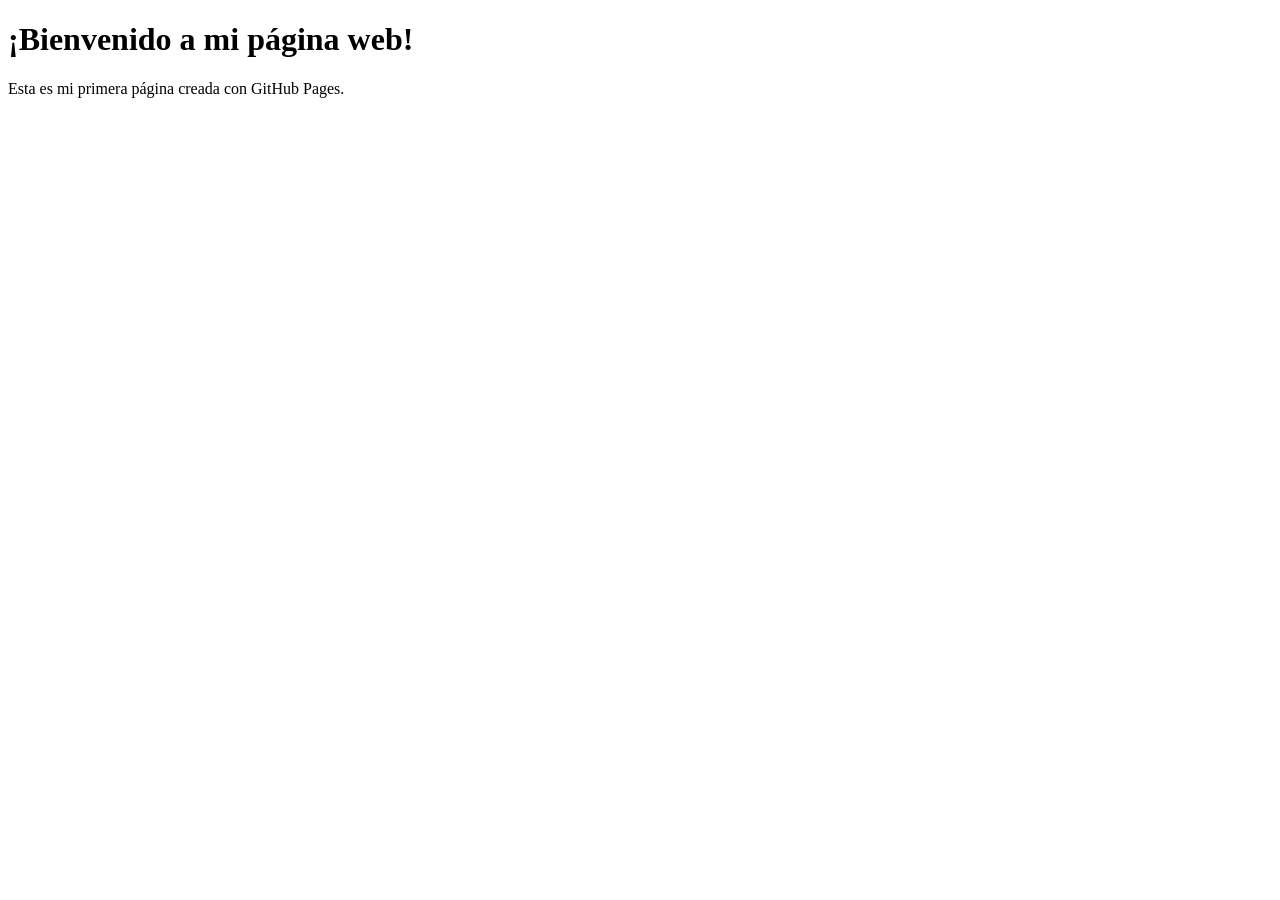
==== index.html @ 668a07fa "Create index.html" ====
<!DOCTYPE html>
<html lang="es">
<head>
    <meta charset="UTF-8">
    <meta name="viewport" content="width=device-width, initial-scale=1.0">
    <title>Mi página web</title>
</head>
<body>
    <h1>¡Bienvenido a mi página web!</h1>
    <p>Esta es mi primera página creada con GitHub Pages.</p>
</body>
</html>
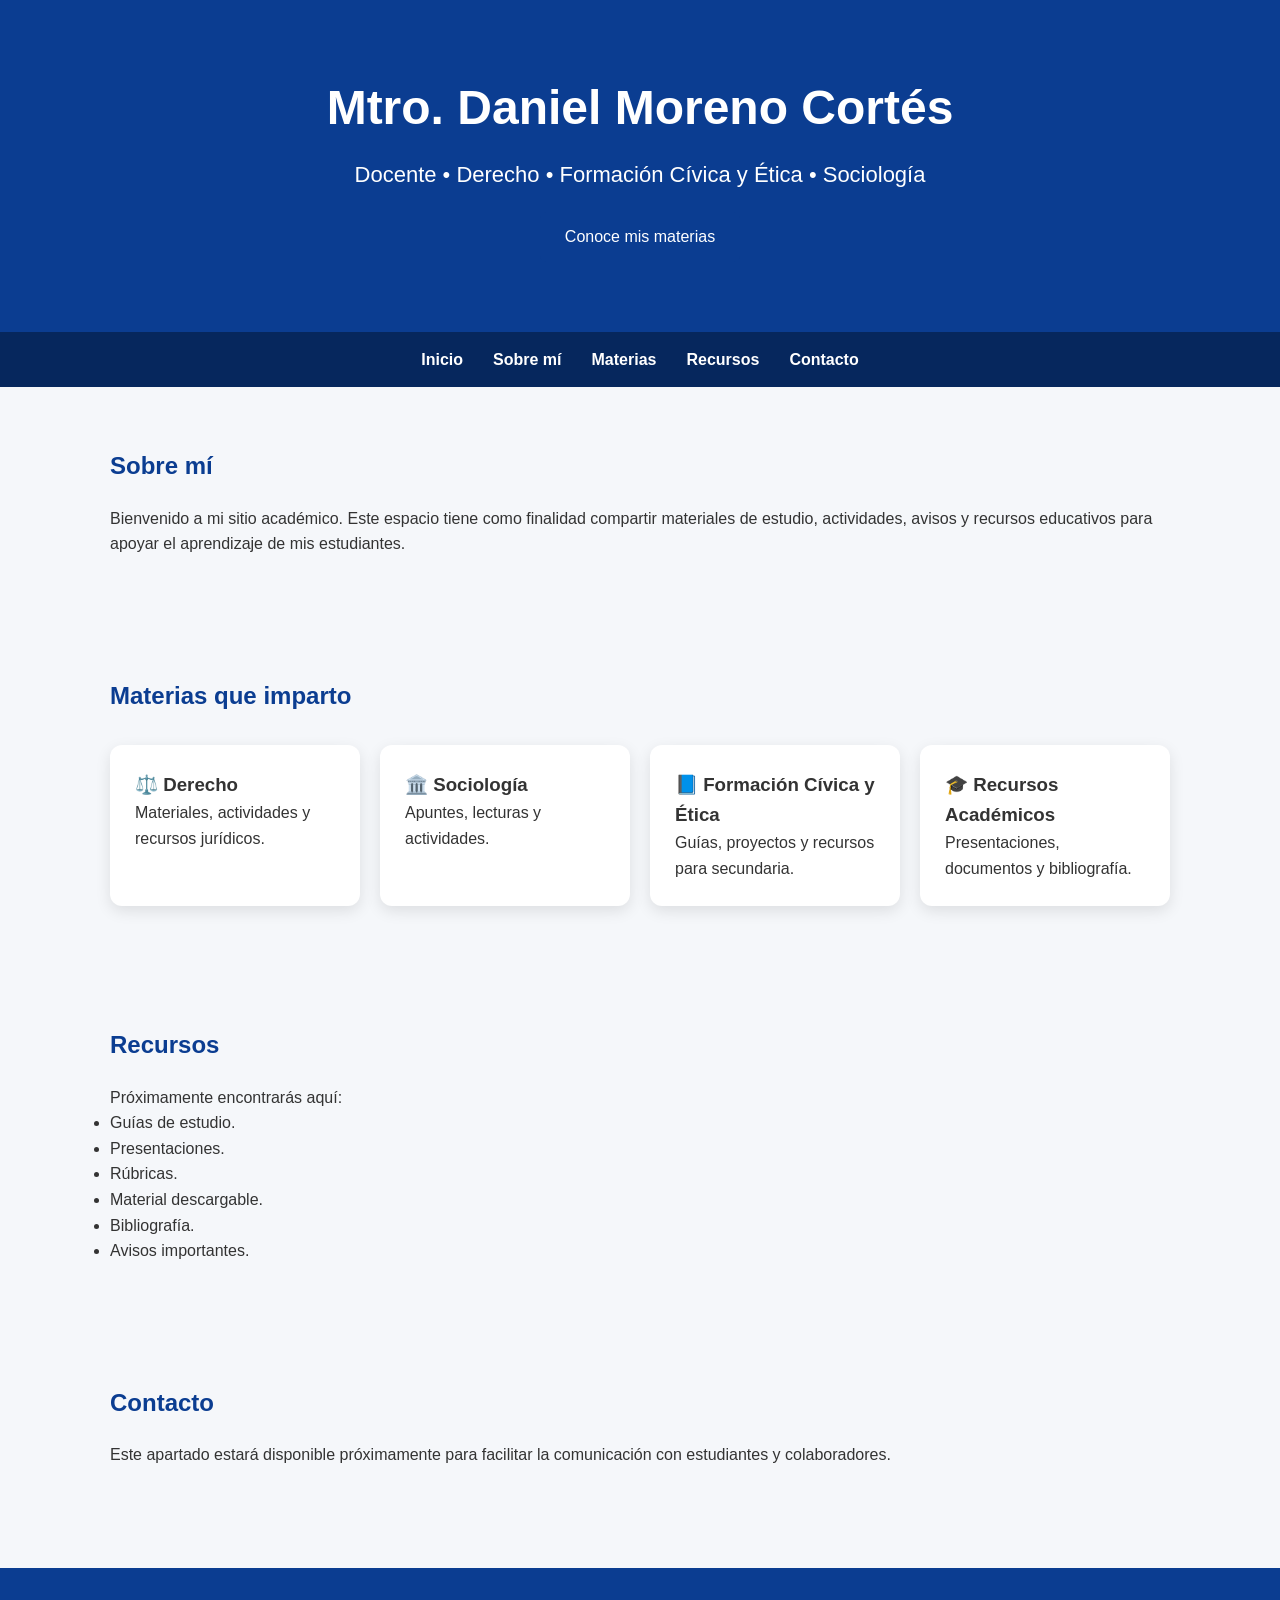
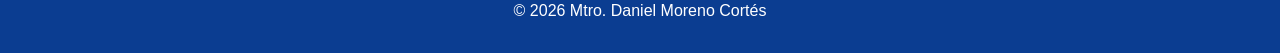
==== commit 9ad8f9f8: "Update index.html" ====
--- a/index.html
+++ b/index.html
@@ -1,12 +1,252 @@
 <!DOCTYPE html>
 <html lang="es">
 <head>
-    <meta charset="UTF-8">
-    <meta name="viewport" content="width=device-width, initial-scale=1.0">
-    <title>Mi página web</title>
+<meta charset="UTF-8">
+<meta name="viewport" content="width=device-width, initial-scale=1.0">
+
+<title>Mtro. Daniel Moreno Cortés</title>
+
+<style>
+
+*{
+margin:0;
+padding:0;
+box-sizing:border-box;
+font-family:Arial,Helvetica,sans-serif;
+}
+
+body{
+background:#f5f7fa;
+color:#333;
+line-height:1.6;
+}
+
+header{
+background:#0b3d91;
+color:white;
+padding:70px 20px;
+text-align:center;
+}
+
+header h1{
+font-size:48px;
+}
+
+header p{
+font-size:22px;
+margin-top:10px;
+}
+
+nav{
+background:#06275d;
+padding:15px;
+position:sticky;
+top:0;
+}
+
+nav ul{
+display:flex;
+justify-content:center;
+list-style:none;
+gap:30px;
+flex-wrap:wrap;
+}
+
+nav a{
+color:white;
+text-decoration:none;
+font-weight:bold;
+}
+
+nav a:hover{
+color:#ffd54f;
+}
+
+section{
+max-width:1100px;
+margin:auto;
+padding:60px 20px;
+}
+
+h2{
+color:#0b3d91;
+margin-bottom:20px;
+}
+
+.tarjetas{
+display:grid;
+grid-template-columns:repeat(auto-fit,minmax(250px,1fr));
+gap:20px;
+margin-top:30px;
+}
+
+.tarjeta{
+background:white;
+padding:25px;
+border-radius:12px;
+box-shadow:0 5px 15px rgba(0,0,0,.1);
+transition:.3s;
+}
+
+.tarjeta:hover{
+transform:translateY(-8px);
+}
+
+footer{
+background:#0b3d91;
+color:white;
+text-align:center;
+padding:30px;
+margin-top:40px;
+}
+
+.boton{
+display:inline-block;
+margin-top:20px;
+background:#0b3d91;
+color:white;
+padding:12px 25px;
+border-radius:6px;
+text-decoration:none;
+}
+
+.boton:hover{
+background:#06275d;
+}
+
+</style>
+
 </head>
+
 <body>
-    <h1>¡Bienvenido a mi página web!</h1>
-    <p>Esta es mi primera página creada con GitHub Pages.</p>
+
+<header>
+
+<h1>Mtro. Daniel Moreno Cortés</h1>
+
+<p>Docente • Derecho • Formación Cívica y Ética • Sociología</p>
+
+<a class="boton" href="#materias">
+Conoce mis materias
+</a>
+
+</header>
+
+<nav>
+
+<ul>
+
+<li><a href="#">Inicio</a></li>
+
+<li><a href="#sobre">Sobre mí</a></li>
+
+<li><a href="#materias">Materias</a></li>
+
+<li><a href="#recursos">Recursos</a></li>
+
+<li><a href="#contacto">Contacto</a></li>
+
+</ul>
+
+</nav>
+
+<section id="sobre">
+
+<h2>Sobre mí</h2>
+
+<p>
+
+Bienvenido a mi sitio académico.
+
+Este espacio tiene como finalidad compartir materiales de estudio, actividades,
+avisos y recursos educativos para apoyar el aprendizaje de mis estudiantes.
+
+</p>
+
+</section>
+
+<section id="materias">
+
+<h2>Materias que imparto</h2>
+
+<div class="tarjetas">
+
+<div class="tarjeta">
+<h3>⚖️ Derecho</h3>
+<p>Materiales, actividades y recursos jurídicos.</p>
+</div>
+
+<div class="tarjeta">
+<h3>🏛️ Sociología</h3>
+<p>Apuntes, lecturas y actividades.</p>
+</div>
+
+<div class="tarjeta">
+<h3>📘 Formación Cívica y Ética</h3>
+<p>Guías, proyectos y recursos para secundaria.</p>
+</div>
+
+<div class="tarjeta">
+<h3>🎓 Recursos Académicos</h3>
+<p>Presentaciones, documentos y bibliografía.</p>
+</div>
+
+</div>
+
+</section>
+
+<section id="recursos">
+
+<h2>Recursos</h2>
+
+<p>
+
+Próximamente encontrarás aquí:
+
+</p>
+
+<ul>
+
+<li>Guías de estudio.</li>
+
+<li>Presentaciones.</li>
+
+<li>Rúbricas.</li>
+
+<li>Material descargable.</li>
+
+<li>Bibliografía.</li>
+
+<li>Avisos importantes.</li>
+
+</ul>
+
+</section>
+
+<section id="contacto">
+
+<h2>Contacto</h2>
+
+<p>
+
+Este apartado estará disponible próximamente para facilitar la comunicación
+con estudiantes y colaboradores.
+
+</p>
+
+</section>
+
+<footer>
+
+<p>
+
+© 2026
+
+Mtro. Daniel Moreno Cortés
+
+</p>
+
+</footer>
+
 </body>
 </html>
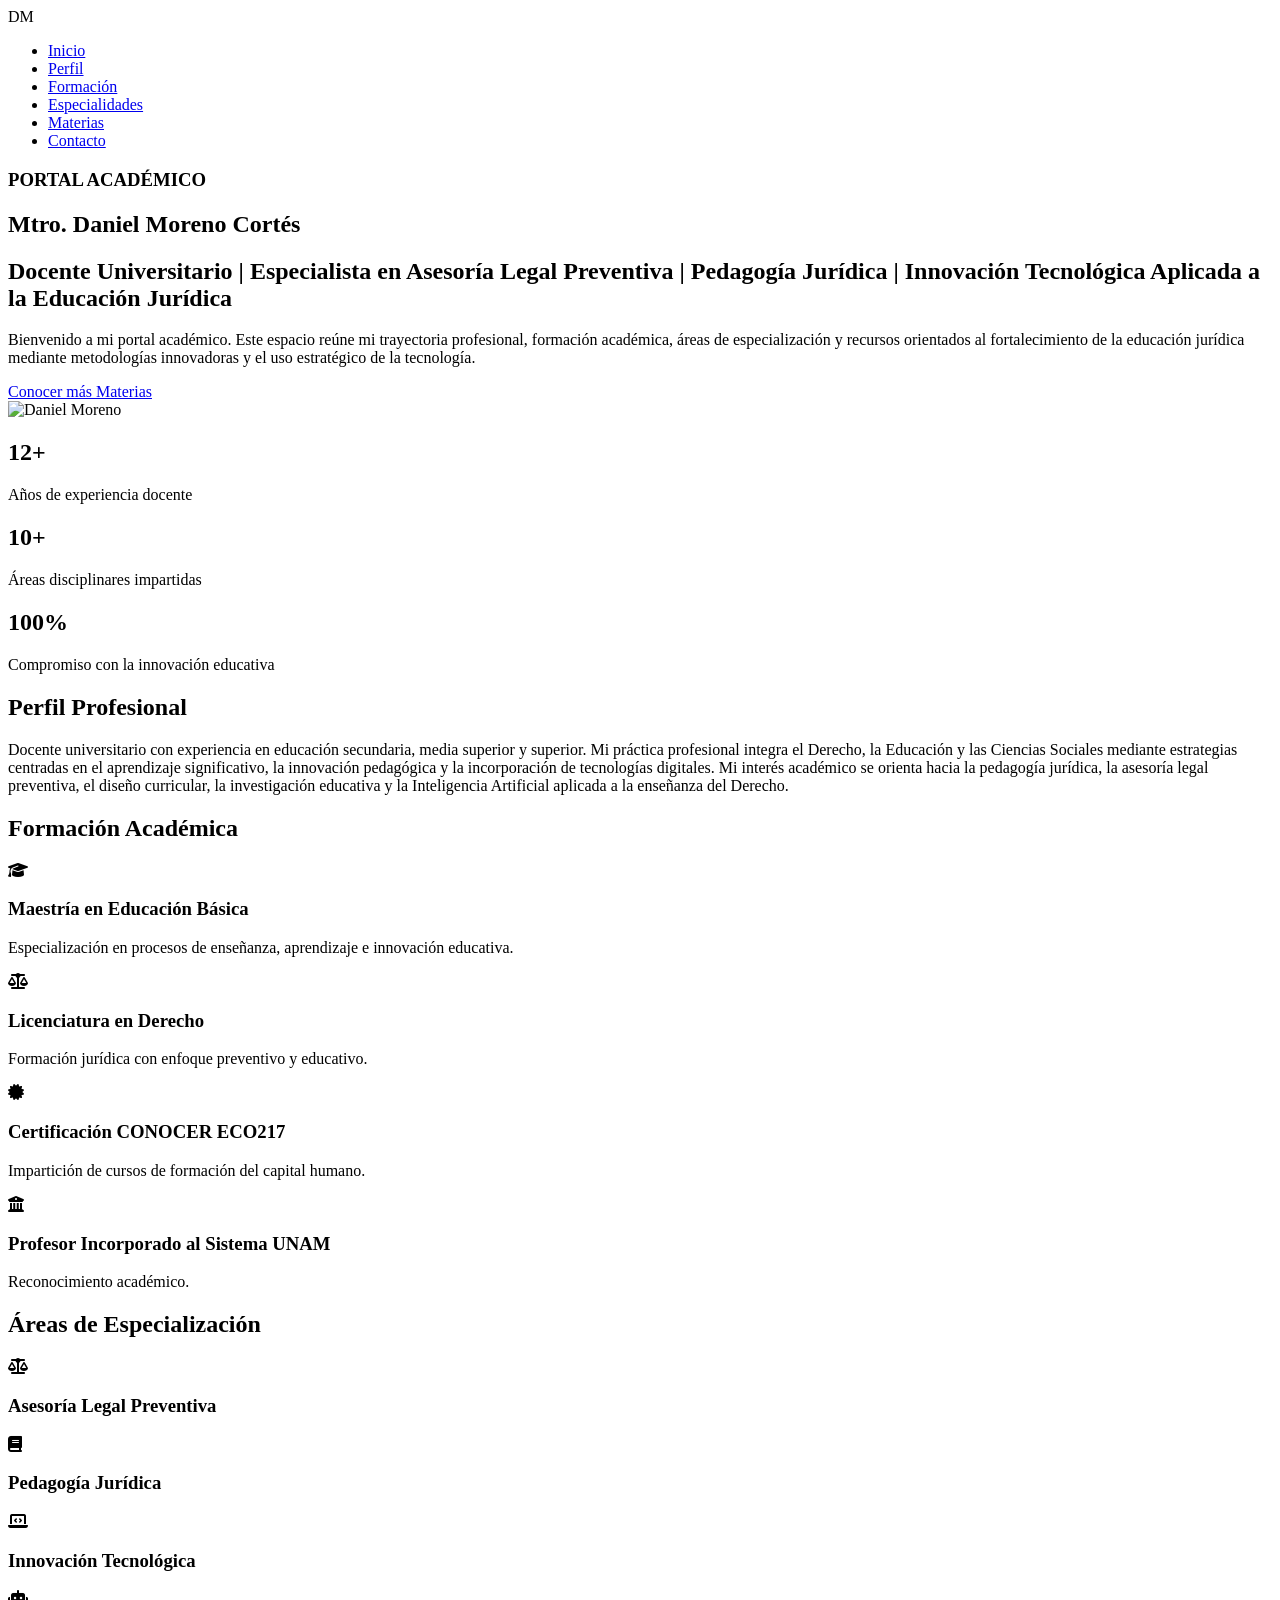
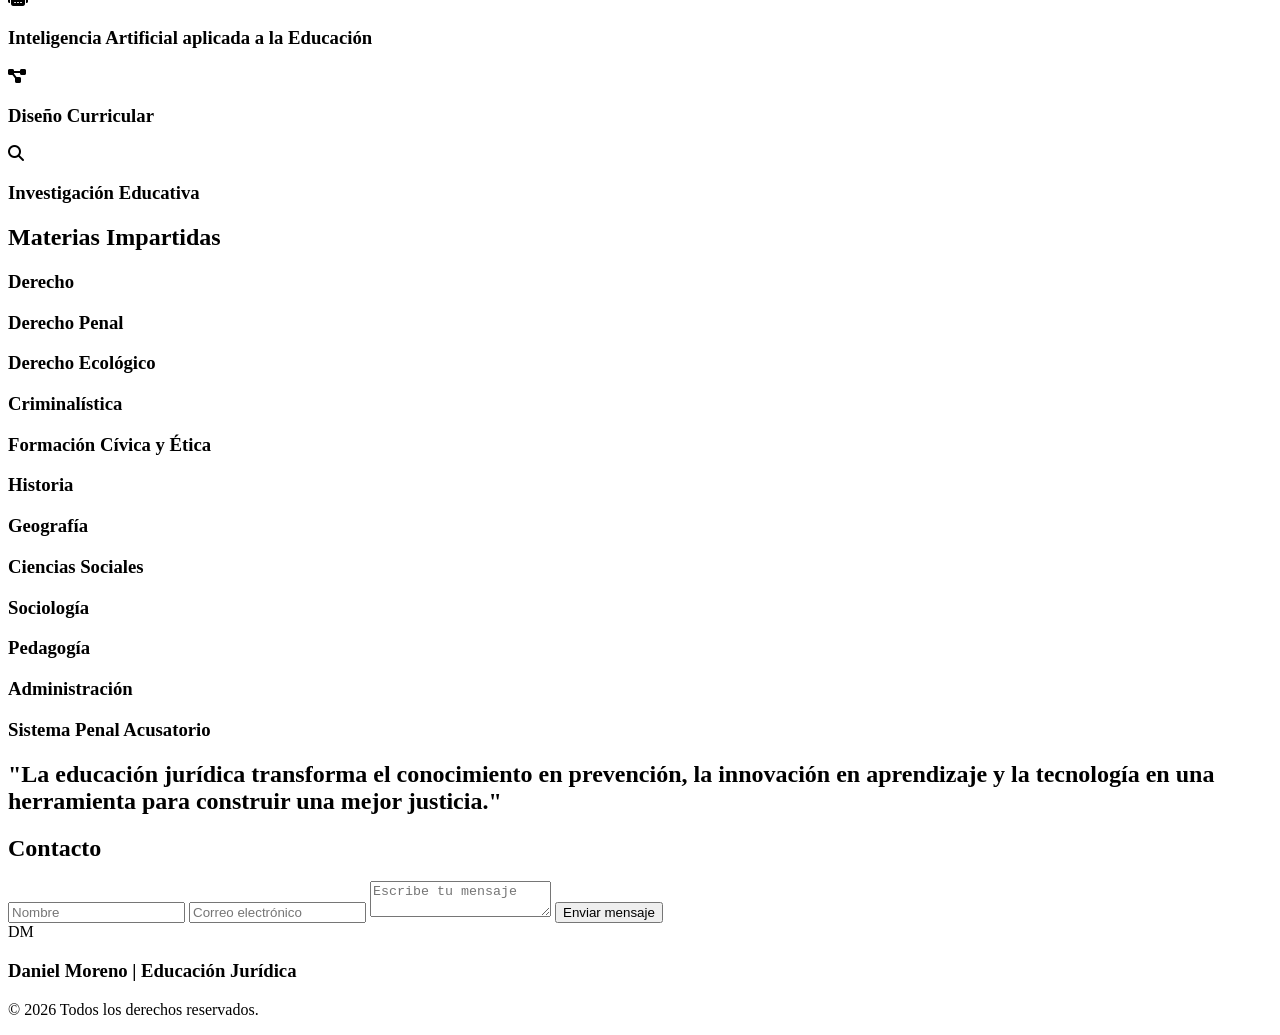
==== commit 67205940: "Update index.html" ====
--- a/index.html
+++ b/index.html
@@ -4,117 +4,17 @@
 <meta charset="UTF-8">
 <meta name="viewport" content="width=device-width, initial-scale=1.0">
 
-<title>Mtro. Daniel Moreno Cortés</title>
-
-<style>
-
-*{
-margin:0;
-padding:0;
-box-sizing:border-box;
-font-family:Arial,Helvetica,sans-serif;
-}
-
-body{
-background:#f5f7fa;
-color:#333;
-line-height:1.6;
-}
-
-header{
-background:#0b3d91;
-color:white;
-padding:70px 20px;
-text-align:center;
-}
-
-header h1{
-font-size:48px;
-}
-
-header p{
-font-size:22px;
-margin-top:10px;
-}
-
-nav{
-background:#06275d;
-padding:15px;
-position:sticky;
-top:0;
-}
-
-nav ul{
-display:flex;
-justify-content:center;
-list-style:none;
-gap:30px;
-flex-wrap:wrap;
-}
-
-nav a{
-color:white;
-text-decoration:none;
-font-weight:bold;
-}
-
-nav a:hover{
-color:#ffd54f;
-}
-
-section{
-max-width:1100px;
-margin:auto;
-padding:60px 20px;
-}
-
-h2{
-color:#0b3d91;
-margin-bottom:20px;
-}
-
-.tarjetas{
-display:grid;
-grid-template-columns:repeat(auto-fit,minmax(250px,1fr));
-gap:20px;
-margin-top:30px;
-}
-
-.tarjeta{
-background:white;
-padding:25px;
-border-radius:12px;
-box-shadow:0 5px 15px rgba(0,0,0,.1);
-transition:.3s;
-}
-
-.tarjeta:hover{
-transform:translateY(-8px);
-}
-
-footer{
-background:#0b3d91;
-color:white;
-text-align:center;
-padding:30px;
-margin-top:40px;
-}
-
-.boton{
-display:inline-block;
-margin-top:20px;
-background:#0b3d91;
-color:white;
-padding:12px 25px;
-border-radius:6px;
-text-decoration:none;
-}
-
-.boton:hover{
-background:#06275d;
-}
-
-</style>
+<title>Mtro. Daniel Moreno Cortés | Educación Jurídica</title>
+
+<link rel="preconnect" href="https://fonts.googleapis.com">
+<link rel="preconnect" href="https://fonts.gstatic.com" crossorigin>
+
+<link href="https://fonts.googleapis.com/css2?family=Cinzel:wght@500;700&family=Poppins:wght@300;400;500;600;700&display=swap" rel="stylesheet">
+
+<link rel="stylesheet"
+href="https://cdnjs.cloudflare.com/ajax/libs/font-awesome/6.5.2/css/all.min.css"/>
+
+<link rel="stylesheet" href="css/style.css">
 
 </head>
 
@@ -122,131 +22,427 @@
 
 <header>
 
+<nav class="navbar">
+
+<div class="logo">
+
+<span>DM</span>
+
+</div>
+
+<ul>
+
+<li><a href="#inicio">Inicio</a></li>
+
+<li><a href="#perfil">Perfil</a></li>
+
+<li><a href="#formacion">Formación</a></li>
+
+<li><a href="#especialidades">Especialidades</a></li>
+
+<li><a href="#materias">Materias</a></li>
+
+<li><a href="#contacto">Contacto</a></li>
+
+</ul>
+
+</nav>
+
+<section class="hero" id="inicio">
+
+<div class="hero-texto">
+
+<h3>PORTAL ACADÉMICO</h3>
+
 <h1>Mtro. Daniel Moreno Cortés</h1>
 
-<p>Docente • Derecho • Formación Cívica y Ética • Sociología</p>
-
-<a class="boton" href="#materias">
-Conoce mis materias
+<h2>
+
+Docente Universitario
+
+<span>|</span>
+
+Especialista en Asesoría Legal Preventiva
+
+<span>|</span>
+
+Pedagogía Jurídica
+
+<span>|</span>
+
+Innovación Tecnológica Aplicada a la Educación Jurídica
+
+</h2>
+
+<p>
+
+Bienvenido a mi portal académico.
+
+Este espacio reúne mi trayectoria profesional, formación académica,
+áreas de especialización y recursos orientados al fortalecimiento de la
+educación jurídica mediante metodologías innovadoras y el uso estratégico
+de la tecnología.
+
+</p>
+
+<div class="botones">
+
+<a href="#perfil" class="btn1">
+
+Conocer más
+
 </a>
 
+<a href="#materias" class="btn2">
+
+Materias
+
+</a>
+
+</div>
+
+</div>
+
+<div class="hero-foto">
+
+<img src="img/daniel.jpg" alt="Daniel Moreno">
+
+</div>
+
+</section>
+
 </header>
 
-<nav>
-
-<ul>
-
-<li><a href="#">Inicio</a></li>
-
-<li><a href="#sobre">Sobre mí</a></li>
-
-<li><a href="#materias">Materias</a></li>
-
-<li><a href="#recursos">Recursos</a></li>
-
-<li><a href="#contacto">Contacto</a></li>
-
-</ul>
-
-</nav>
-
-<section id="sobre">
-
-<h2>Sobre mí</h2>
-
-<p>
-
-Bienvenido a mi sitio académico.
-
-Este espacio tiene como finalidad compartir materiales de estudio, actividades,
-avisos y recursos educativos para apoyar el aprendizaje de mis estudiantes.
-
-</p>
+<section class="estadisticas">
+
+<div>
+
+<h2>12+</h2>
+
+<p>Años de experiencia docente</p>
+
+</div>
+
+<div>
+
+<h2>10+</h2>
+
+<p>Áreas disciplinares impartidas</p>
+
+</div>
+
+<div>
+
+<h2>100%</h2>
+
+<p>Compromiso con la innovación educativa</p>
+
+</div>
+
+</section>
+
+<section class="perfil" id="perfil">
+
+<h2>
+
+Perfil Profesional
+
+</h2>
+
+<p>
+
+Docente universitario con experiencia en educación secundaria,
+media superior y superior.
+
+Mi práctica profesional integra el Derecho, la Educación y las Ciencias
+Sociales mediante estrategias centradas en el aprendizaje significativo,
+la innovación pedagógica y la incorporación de tecnologías digitales.
+
+Mi interés académico se orienta hacia la pedagogía jurídica, la asesoría
+legal preventiva, el diseño curricular, la investigación educativa y la
+Inteligencia Artificial aplicada a la enseñanza del Derecho.
+
+</p>
+
+</section>
+
+<section id="formacion">
+
+<h2>
+
+Formación Académica
+
+</h2>
+
+<div class="cards">
+
+<div class="card">
+
+<i class="fa-solid fa-graduation-cap"></i>
+
+<h3>
+
+Maestría en Educación Básica
+
+</h3>
+
+<p>
+
+Especialización en procesos de enseñanza,
+aprendizaje e innovación educativa.
+
+</p>
+
+</div>
+
+<div class="card">
+
+<i class="fa-solid fa-scale-balanced"></i>
+
+<h3>
+
+Licenciatura en Derecho
+
+</h3>
+
+<p>
+
+Formación jurídica con enfoque
+preventivo y educativo.
+
+</p>
+
+</div>
+
+<div class="card">
+
+<i class="fa-solid fa-certificate"></i>
+
+<h3>
+
+Certificación CONOCER ECO217
+
+</h3>
+
+<p>
+
+Impartición de cursos
+de formación del capital humano.
+
+</p>
+
+</div>
+
+<div class="card">
+
+<i class="fa-solid fa-building-columns"></i>
+
+<h3>
+
+Profesor Incorporado al Sistema UNAM
+
+</h3>
+
+<p>
+
+Reconocimiento académico.
+
+</p>
+
+</div>
+
+</div>
+
+</section>
+
+<section id="especialidades">
+
+<h2>
+
+Áreas de Especialización
+
+</h2>
+
+<div class="cards">
+
+<div class="card">
+
+<i class="fa-solid fa-scale-balanced"></i>
+
+<h3>
+
+Asesoría Legal Preventiva
+
+</h3>
+
+</div>
+
+<div class="card">
+
+<i class="fa-solid fa-book"></i>
+
+<h3>
+
+Pedagogía Jurídica
+
+</h3>
+
+</div>
+
+<div class="card">
+
+<i class="fa-solid fa-laptop-code"></i>
+
+<h3>
+
+Innovación Tecnológica
+
+</h3>
+
+</div>
+
+<div class="card">
+
+<i class="fa-solid fa-robot"></i>
+
+<h3>
+
+Inteligencia Artificial aplicada a la Educación
+
+</h3>
+
+</div>
+
+<div class="card">
+
+<i class="fa-solid fa-diagram-project"></i>
+
+<h3>
+
+Diseño Curricular
+
+</h3>
+
+</div>
+
+<div class="card">
+
+<i class="fa-solid fa-magnifying-glass"></i>
+
+<h3>
+
+Investigación Educativa
+
+</h3>
+
+</div>
+
+</div>
 
 </section>
 
 <section id="materias">
 
-<h2>Materias que imparto</h2>
-
-<div class="tarjetas">
-
-<div class="tarjeta">
-<h3>⚖️ Derecho</h3>
-<p>Materiales, actividades y recursos jurídicos.</p>
-</div>
-
-<div class="tarjeta">
-<h3>🏛️ Sociología</h3>
-<p>Apuntes, lecturas y actividades.</p>
-</div>
-
-<div class="tarjeta">
-<h3>📘 Formación Cívica y Ética</h3>
-<p>Guías, proyectos y recursos para secundaria.</p>
-</div>
-
-<div class="tarjeta">
-<h3>🎓 Recursos Académicos</h3>
-<p>Presentaciones, documentos y bibliografía.</p>
-</div>
-
-</div>
-
-</section>
-
-<section id="recursos">
-
-<h2>Recursos</h2>
-
-<p>
-
-Próximamente encontrarás aquí:
-
-</p>
-
-<ul>
-
-<li>Guías de estudio.</li>
-
-<li>Presentaciones.</li>
-
-<li>Rúbricas.</li>
-
-<li>Material descargable.</li>
-
-<li>Bibliografía.</li>
-
-<li>Avisos importantes.</li>
-
-</ul>
+<h2>
+
+Materias Impartidas
+
+</h2>
+
+<div class="cards">
+
+<div class="card"><h3>Derecho</h3></div>
+
+<div class="card"><h3>Derecho Penal</h3></div>
+
+<div class="card"><h3>Derecho Ecológico</h3></div>
+
+<div class="card"><h3>Criminalística</h3></div>
+
+<div class="card"><h3>Formación Cívica y Ética</h3></div>
+
+<div class="card"><h3>Historia</h3></div>
+
+<div class="card"><h3>Geografía</h3></div>
+
+<div class="card"><h3>Ciencias Sociales</h3></div>
+
+<div class="card"><h3>Sociología</h3></div>
+
+<div class="card"><h3>Pedagogía</h3></div>
+
+<div class="card"><h3>Administración</h3></div>
+
+<div class="card"><h3>Sistema Penal Acusatorio</h3></div>
+
+</div>
+
+</section>
+
+<section class="frase">
+
+<h2>
+
+"La educación jurídica transforma el conocimiento en prevención, la innovación en aprendizaje y la tecnología en una herramienta para construir una mejor justicia."
+
+</h2>
 
 </section>
 
 <section id="contacto">
 
-<h2>Contacto</h2>
-
-<p>
-
-Este apartado estará disponible próximamente para facilitar la comunicación
-con estudiantes y colaboradores.
-
-</p>
+<h2>
+
+Contacto
+
+</h2>
+
+<form>
+
+<input
+type="text"
+placeholder="Nombre">
+
+<input
+type="email"
+placeholder="Correo electrónico">
+
+<textarea
+placeholder="Escribe tu mensaje"></textarea>
+
+<button>
+
+Enviar mensaje
+
+</button>
+
+</form>
 
 </section>
 
 <footer>
 
-<p>
-
-© 2026
-
-Mtro. Daniel Moreno Cortés
+<div class="footer-logo">
+
+DM
+
+</div>
+
+<h3>
+
+Daniel Moreno | Educación Jurídica
+
+</h3>
+
+<p>
+
+© 2026 Todos los derechos reservados.
 
 </p>
 
 </footer>
+
+<script src="js/script.js"></script>
 
 </body>
 </html>
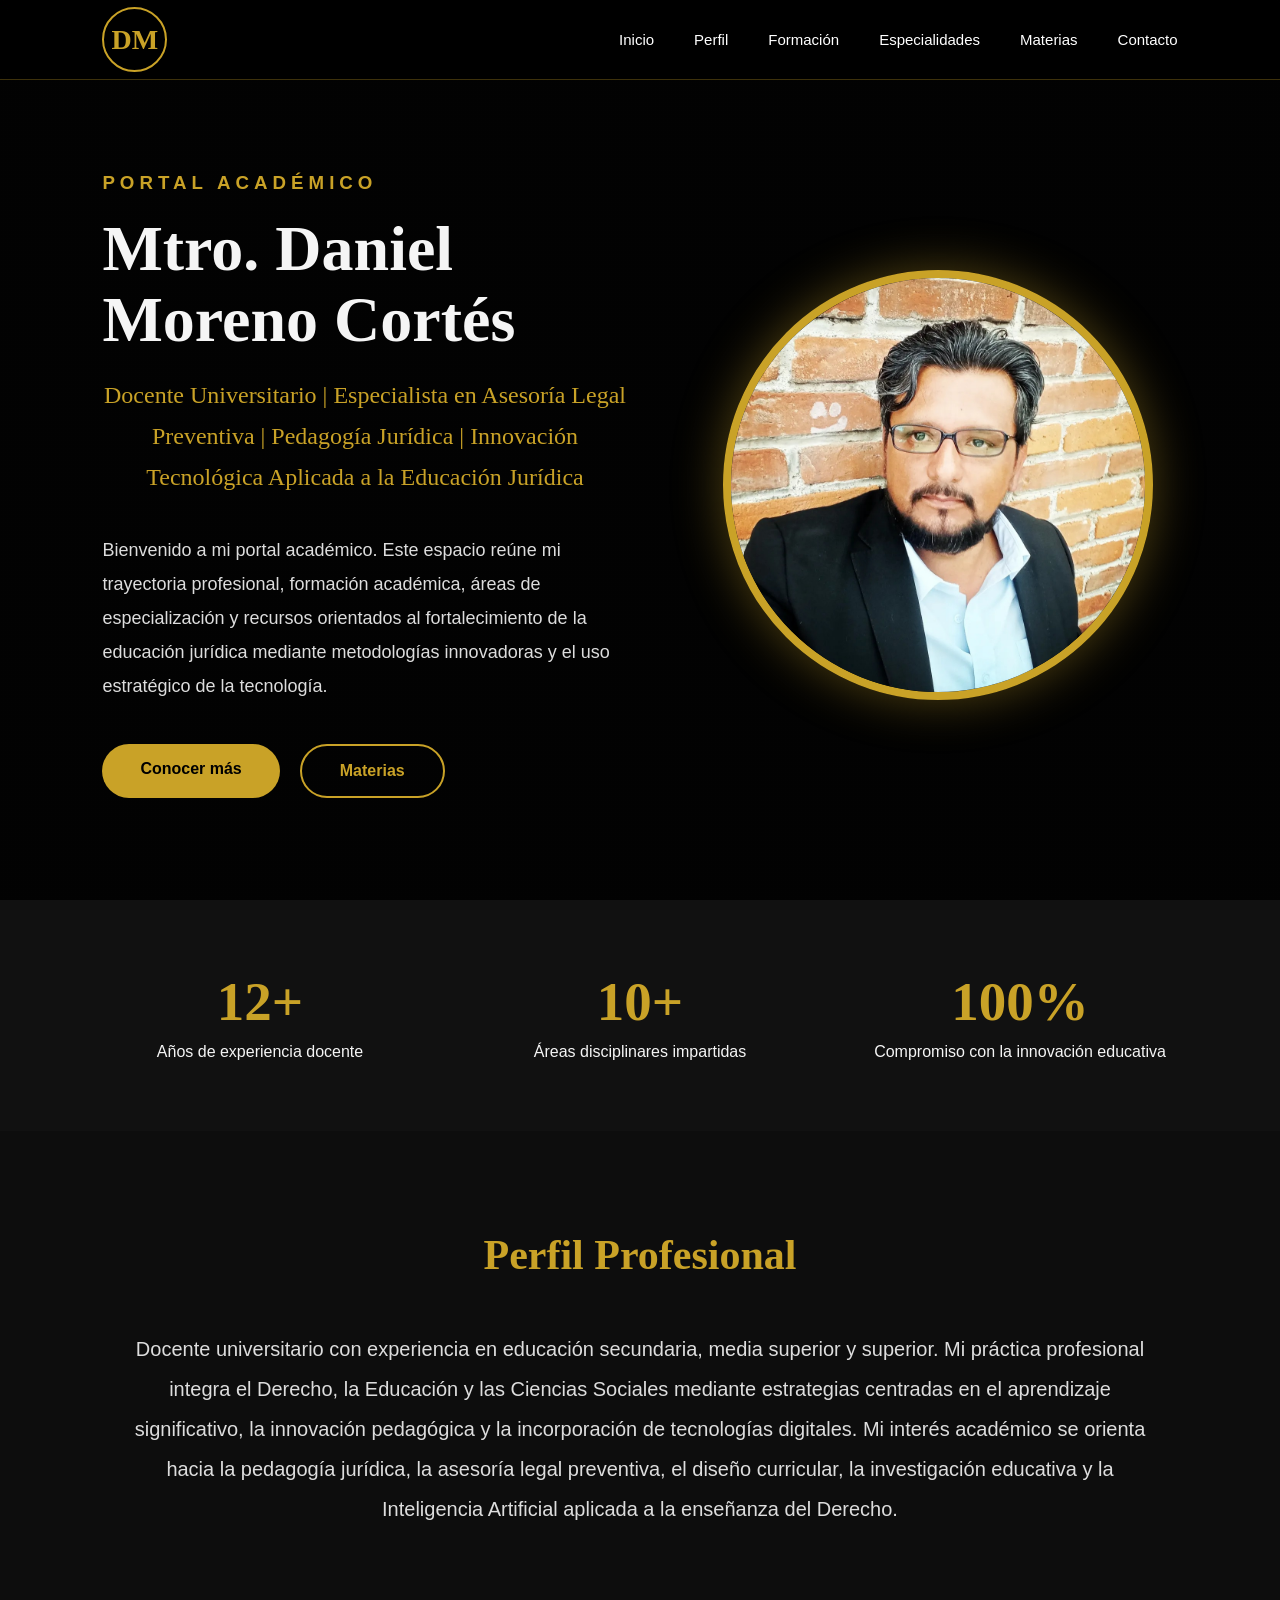
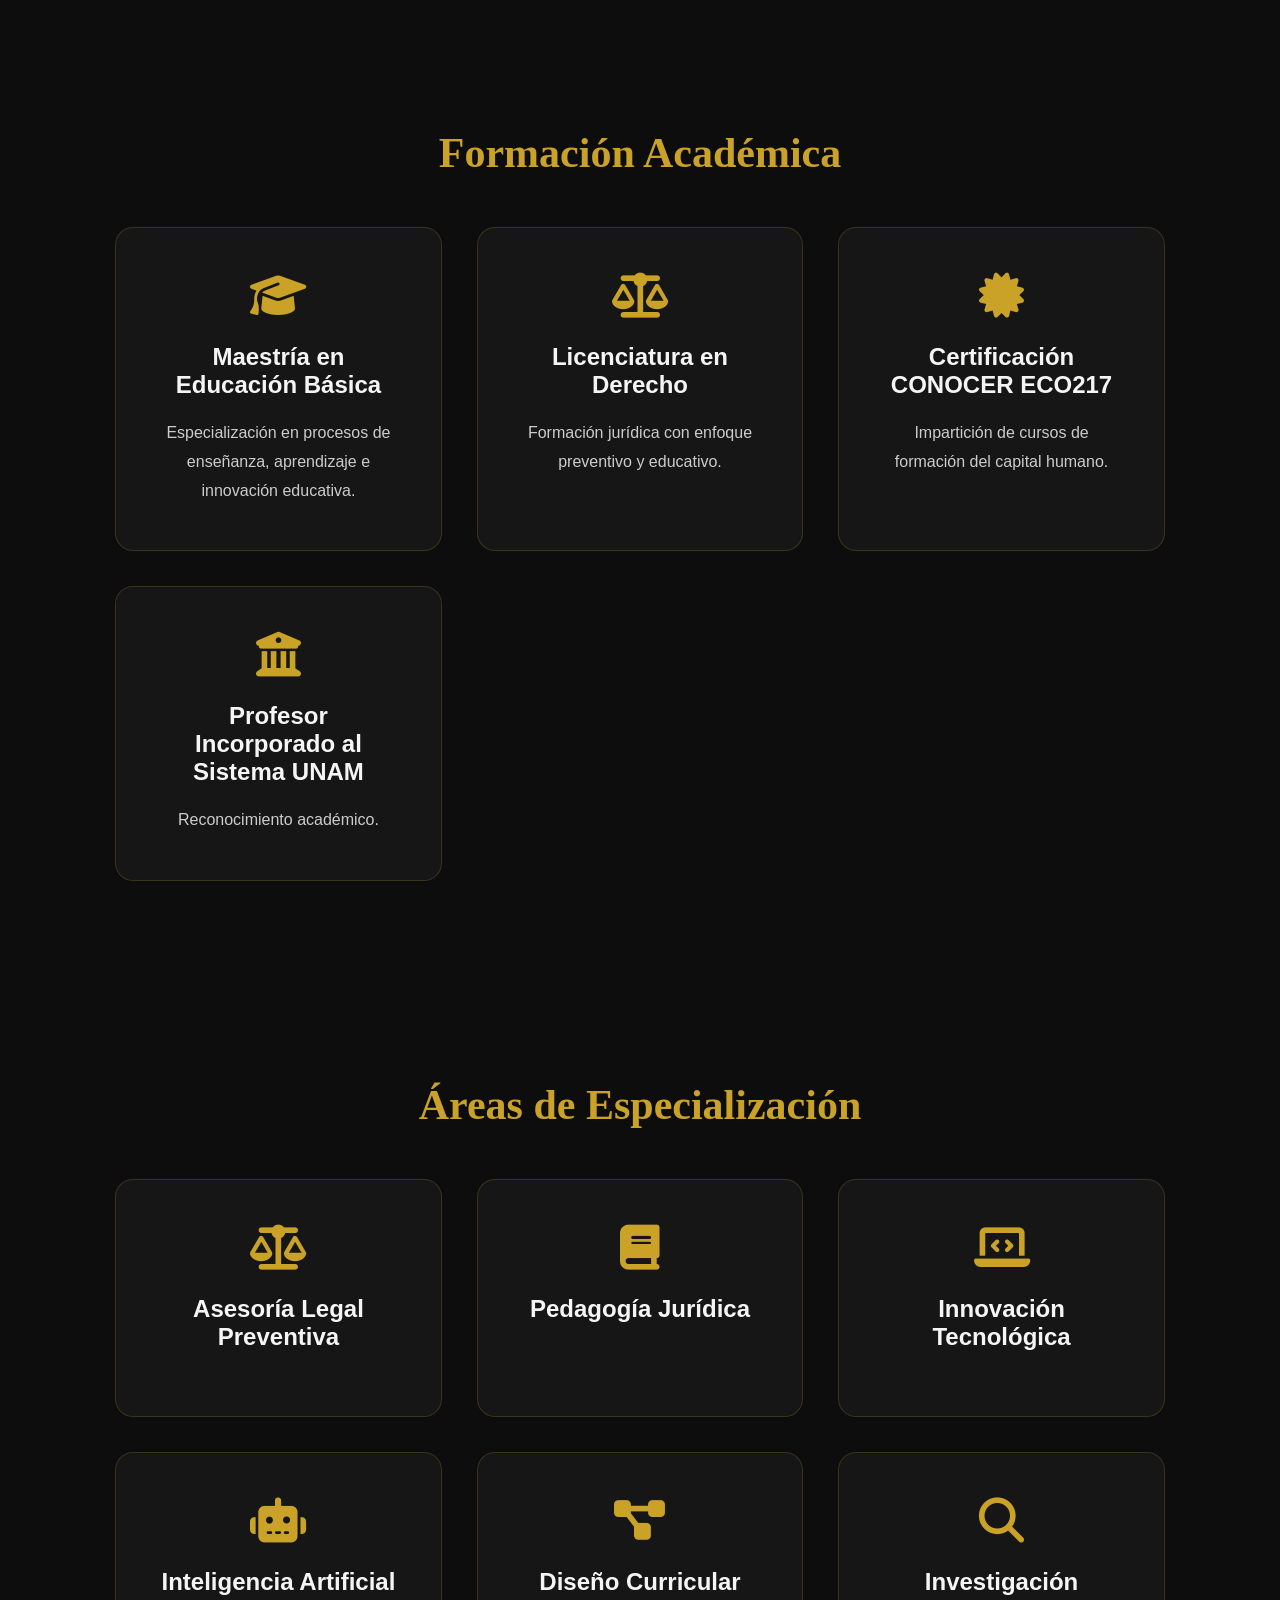
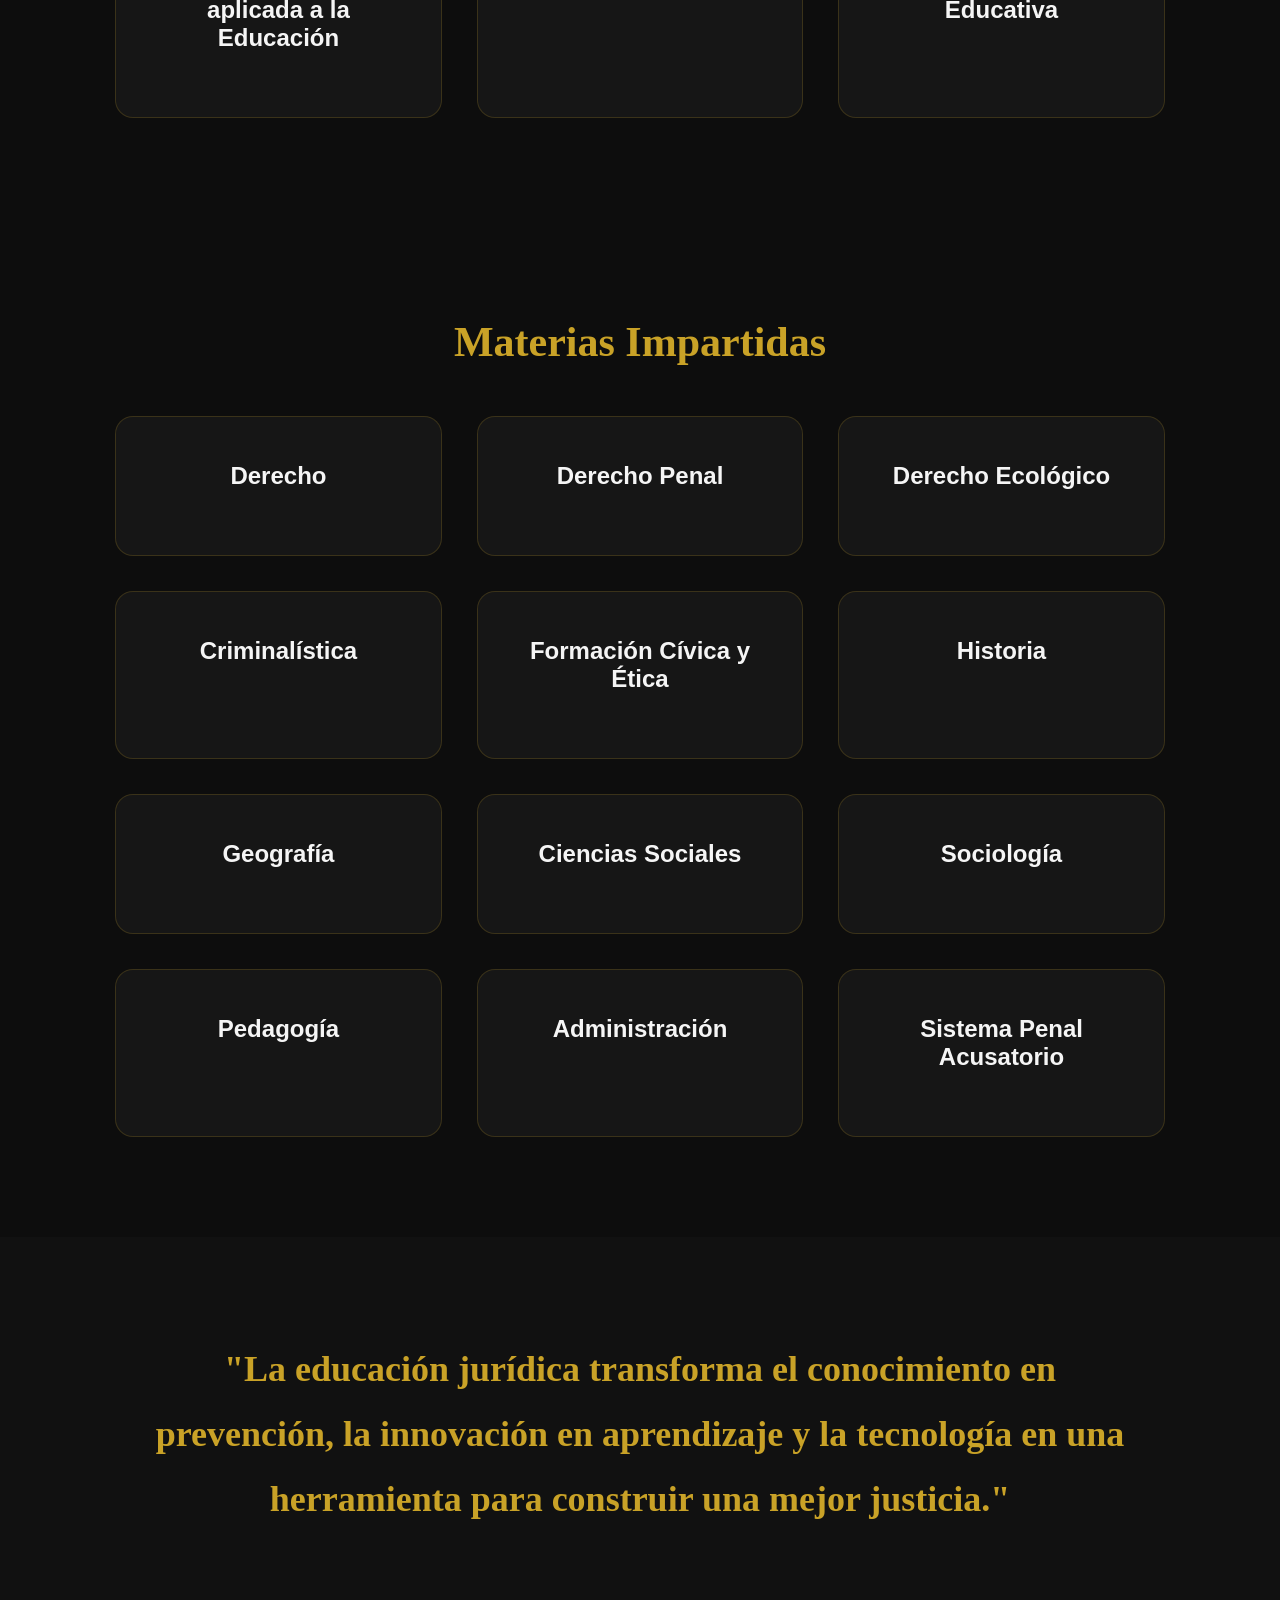
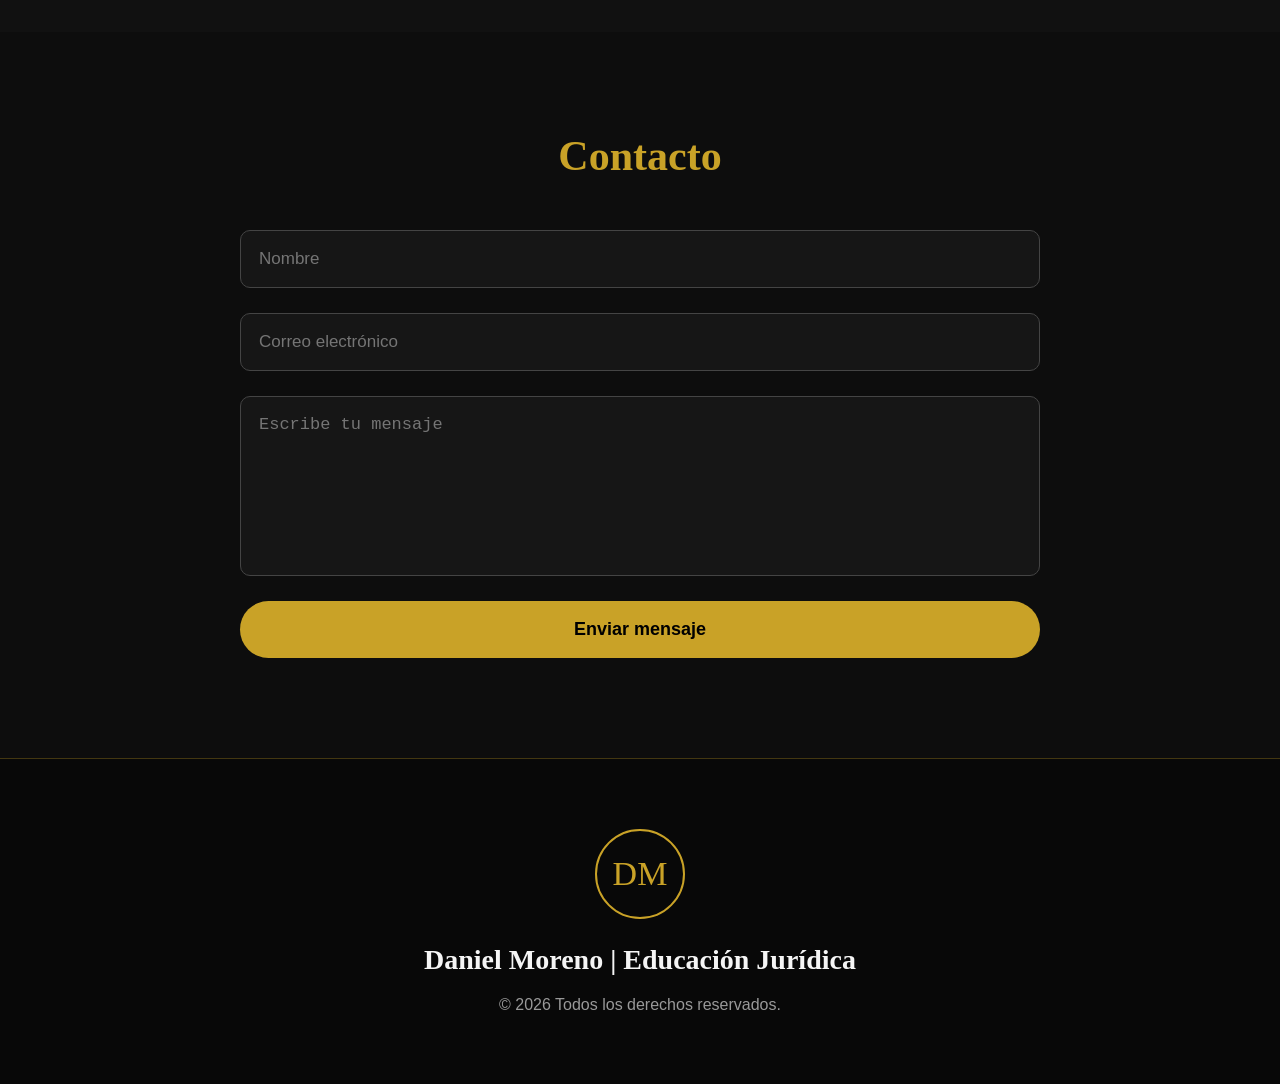
==== commit 275c7caa: "Update index.html" ====
--- a/index.html
+++ b/index.html
@@ -105,7 +105,8 @@
 
 <div class="hero-foto">
 
-<img src="img/daniel.jpg" alt="Daniel Moreno">
+<!-- ESTA ES LA ÚNICA LÍNEA QUE CAMBIÓ -->
+<img src="daniel.jpg" alt="Daniel Moreno">
 
 </div>
 
--- a/css/style.css
+++ b/css/style.css
@@ -0,0 +1,545 @@
+*{
+margin:0;
+padding:0;
+box-sizing:border-box;
+}
+
+html{
+scroll-behavior:smooth;
+}
+
+body{
+font-family:'Poppins',sans-serif;
+background:#0d0d0d;
+color:#f5f5f5;
+overflow-x:hidden;
+}
+
+a{
+text-decoration:none;
+}
+
+ul{
+list-style:none;
+}
+
+img{
+max-width:100%;
+display:block;
+}
+
+.navbar{
+position:fixed;
+top:0;
+left:0;
+width:100%;
+height:80px;
+display:flex;
+justify-content:space-between;
+align-items:center;
+padding:0 8%;
+background:rgba(0,0,0,.55);
+backdrop-filter:blur(10px);
+z-index:9999;
+border-bottom:1px solid rgba(201,162,39,.3);
+}
+
+.logo{
+width:65px;
+height:65px;
+border:2px solid #c9a227;
+border-radius:50%;
+display:flex;
+justify-content:center;
+align-items:center;
+font-size:28px;
+font-family:'Cinzel',serif;
+font-weight:bold;
+color:#c9a227;
+}
+
+.navbar ul{
+display:flex;
+gap:40px;
+}
+
+.navbar ul li a{
+color:white;
+font-size:15px;
+font-weight:500;
+transition:.35s;
+}
+
+.navbar ul li a:hover{
+color:#c9a227;
+}
+
+.hero{
+
+min-height:100vh;
+
+display:grid;
+
+grid-template-columns:1fr 480px;
+
+align-items:center;
+
+padding:150px 8% 80px;
+
+background:
+
+linear-gradient(rgba(0,0,0,.83),rgba(0,0,0,.83)),
+
+url("https://images.unsplash.com/photo-1521587760476-6c12a4b040da?auto=format&fit=crop&w=1600&q=80");
+
+background-size:cover;
+
+background-position:center;
+
+gap:70px;
+
+}
+
+.hero h3{
+
+letter-spacing:5px;
+
+color:#c9a227;
+
+margin-bottom:20px;
+
+}
+
+.hero h1{
+
+font-size:64px;
+
+font-family:'Cinzel',serif;
+
+margin-bottom:20px;
+
+line-height:1.1;
+
+}
+
+.hero h2{
+
+font-size:24px;
+
+font-weight:300;
+
+line-height:1.7;
+
+margin-bottom:35px;
+
+}
+
+.hero p{
+
+font-size:18px;
+
+color:#dddddd;
+
+line-height:1.9;
+
+margin-bottom:40px;
+
+max-width:750px;
+
+}
+
+.botones{
+
+display:flex;
+
+gap:20px;
+
+}
+
+.btn1,
+
+.btn2{
+
+padding:16px 38px;
+
+border-radius:40px;
+
+font-weight:bold;
+
+transition:.35s;
+
+}
+
+.btn1{
+
+background:#c9a227;
+
+color:#000;
+
+}
+
+.btn1:hover{
+
+transform:translateY(-5px);
+
+}
+
+.btn2{
+
+border:2px solid #c9a227;
+
+color:#c9a227;
+
+}
+
+.btn2:hover{
+
+background:#c9a227;
+
+color:black;
+
+}
+
+.hero-foto{
+
+display:flex;
+
+justify-content:center;
+
+}
+
+.hero-foto img{
+
+width:430px;
+
+height:430px;
+
+border-radius:50%;
+
+object-fit:cover;
+
+border:8px solid #c9a227;
+
+box-shadow:
+
+0 0 50px rgba(201,162,39,.4);
+
+}
+
+.estadisticas{
+
+display:grid;
+
+grid-template-columns:repeat(3,1fr);
+
+background:#111;
+
+padding:70px;
+
+text-align:center;
+
+}
+
+.estadisticas h2{
+
+font-size:55px;
+
+color:#c9a227;
+
+margin-bottom:10px;
+
+}
+
+section{
+
+padding:100px 9%;
+
+}
+
+section h2{
+
+font-size:42px;
+
+margin-bottom:50px;
+
+font-family:'Cinzel',serif;
+
+color:#c9a227;
+
+text-align:center;
+
+}
+
+.perfil p{
+
+max-width:1100px;
+
+margin:auto;
+
+font-size:20px;
+
+line-height:2;
+
+text-align:center;
+
+color:#dddddd;
+
+}
+
+.cards{
+
+display:grid;
+
+grid-template-columns:repeat(auto-fit,minmax(300px,1fr));
+
+gap:35px;
+
+}
+
+.card{
+
+background:#161616;
+
+padding:45px;
+
+border-radius:18px;
+
+border:1px solid rgba(201,162,39,.2);
+
+transition:.4s;
+
+text-align:center;
+
+}
+
+.card:hover{
+
+transform:translateY(-12px);
+
+border-color:#c9a227;
+
+box-shadow:0 0 30px rgba(201,162,39,.2);
+
+}
+
+.card i{
+
+font-size:45px;
+
+color:#c9a227;
+
+margin-bottom:25px;
+
+}
+
+.card h3{
+
+margin-bottom:20px;
+
+font-size:24px;
+
+}
+
+.card p{
+
+color:#cccccc;
+
+line-height:1.8;
+
+}
+
+.frase{
+
+background:#111;
+
+text-align:center;
+
+}
+
+.frase h2{
+
+max-width:1000px;
+
+margin:auto;
+
+font-size:36px;
+
+line-height:1.8;
+
+}
+
+form{
+
+max-width:800px;
+
+margin:auto;
+
+display:flex;
+
+flex-direction:column;
+
+gap:25px;
+
+}
+
+input,
+
+textarea{
+
+background:#161616;
+
+border:1px solid #444;
+
+padding:18px;
+
+color:white;
+
+font-size:17px;
+
+border-radius:10px;
+
+}
+
+textarea{
+
+height:180px;
+
+resize:none;
+
+}
+
+button{
+
+background:#c9a227;
+
+border:none;
+
+padding:18px;
+
+font-size:18px;
+
+font-weight:bold;
+
+border-radius:40px;
+
+cursor:pointer;
+
+transition:.35s;
+
+}
+
+button:hover{
+
+transform:translateY(-4px);
+
+}
+
+footer{
+
+padding:70px;
+
+text-align:center;
+
+background:#080808;
+
+border-top:1px solid rgba(201,162,39,.3);
+
+}
+
+.footer-logo{
+
+width:90px;
+
+height:90px;
+
+border-radius:50%;
+
+border:2px solid #c9a227;
+
+margin:auto;
+
+display:flex;
+
+justify-content:center;
+
+align-items:center;
+
+font-family:'Cinzel',serif;
+
+font-size:34px;
+
+margin-bottom:25px;
+
+color:#c9a227;
+
+}
+
+footer h3{
+
+margin-bottom:20px;
+
+font-size:28px;
+
+font-family:'Cinzel',serif;
+
+}
+
+footer p{
+
+color:#999;
+
+}
+
+@media(max-width:1000px){
+
+.hero{
+
+grid-template-columns:1fr;
+
+text-align:center;
+
+}
+
+.hero-foto{
+
+order:-1;
+
+margin-bottom:50px;
+
+}
+
+.hero h1{
+
+font-size:48px;
+
+}
+
+.hero-foto img{
+
+width:300px;
+
+height:300px;
+
+}
+
+.estadisticas{
+
+grid-template-columns:1fr;
+
+gap:50px;
+
+}
+
+.navbar{
+
+padding:0 25px;
+
+}
+
+.navbar ul{
+
+display:none;
+
+}
+
+}
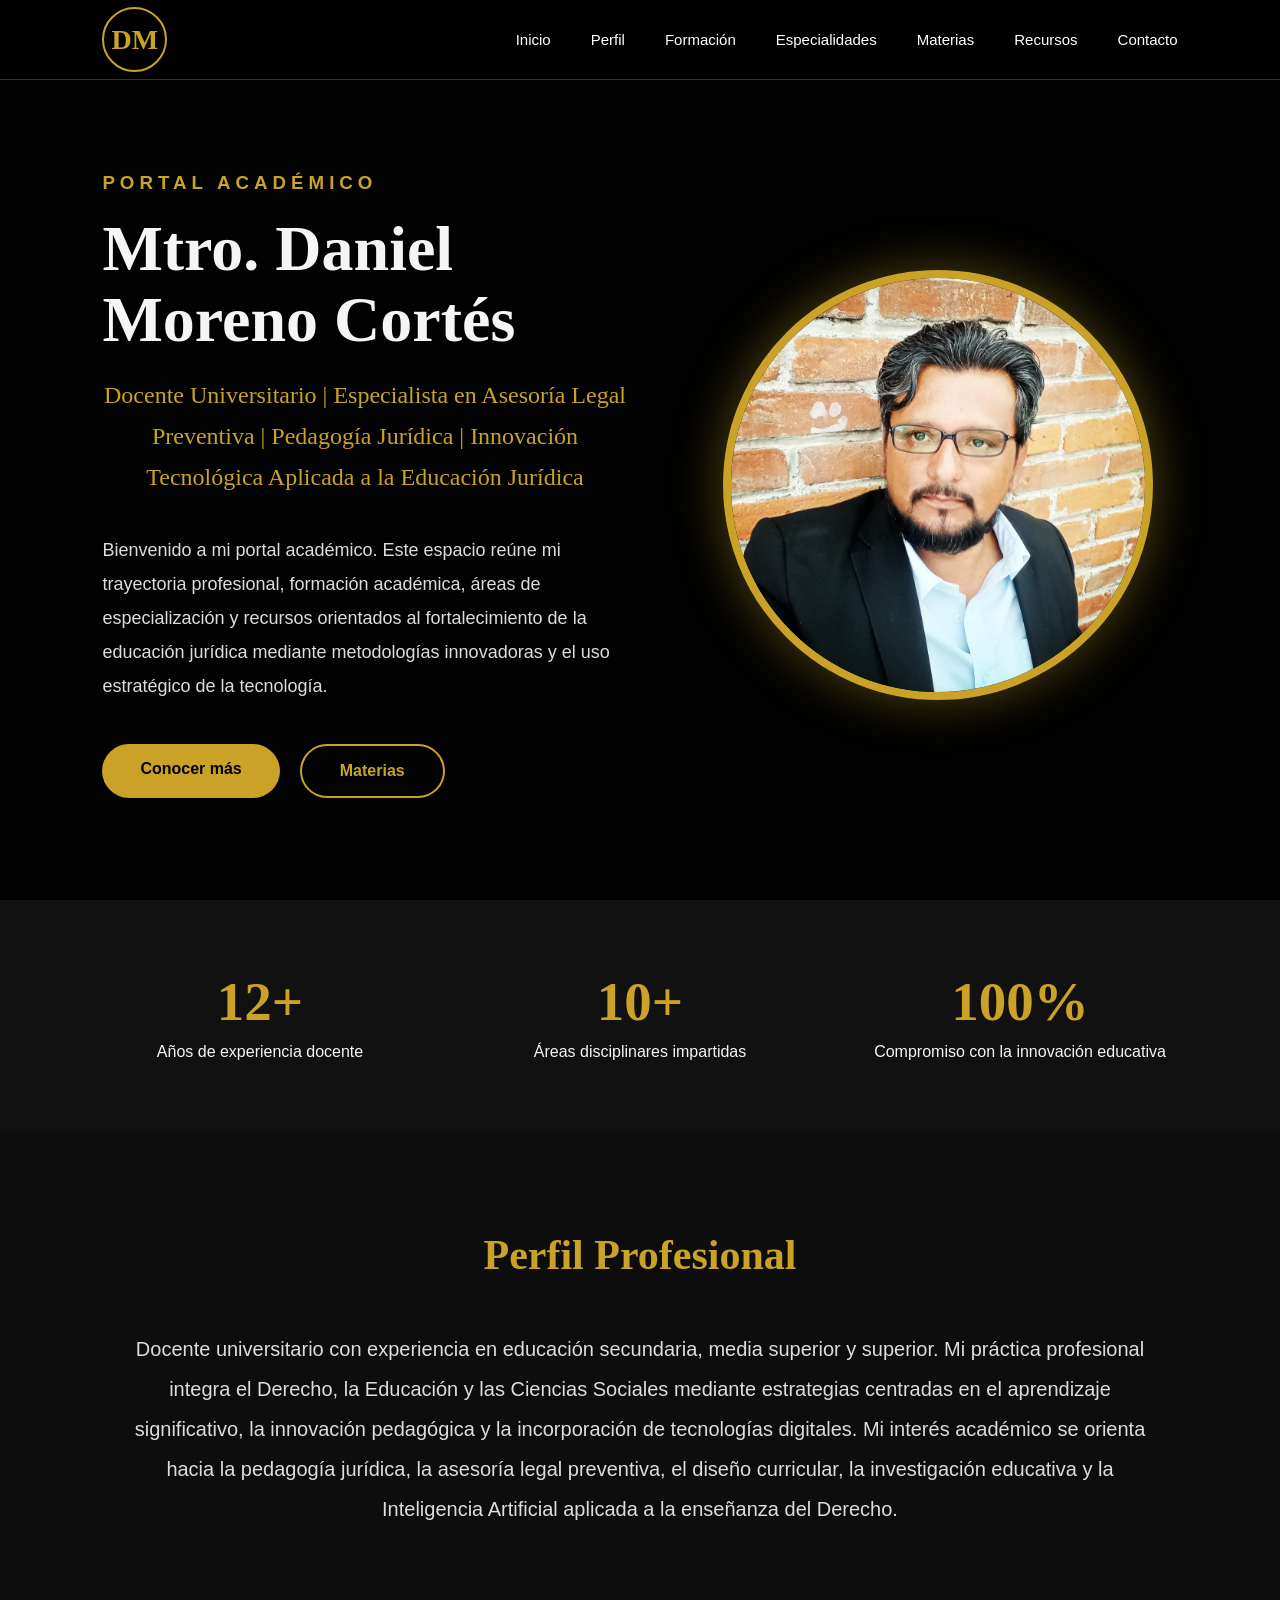
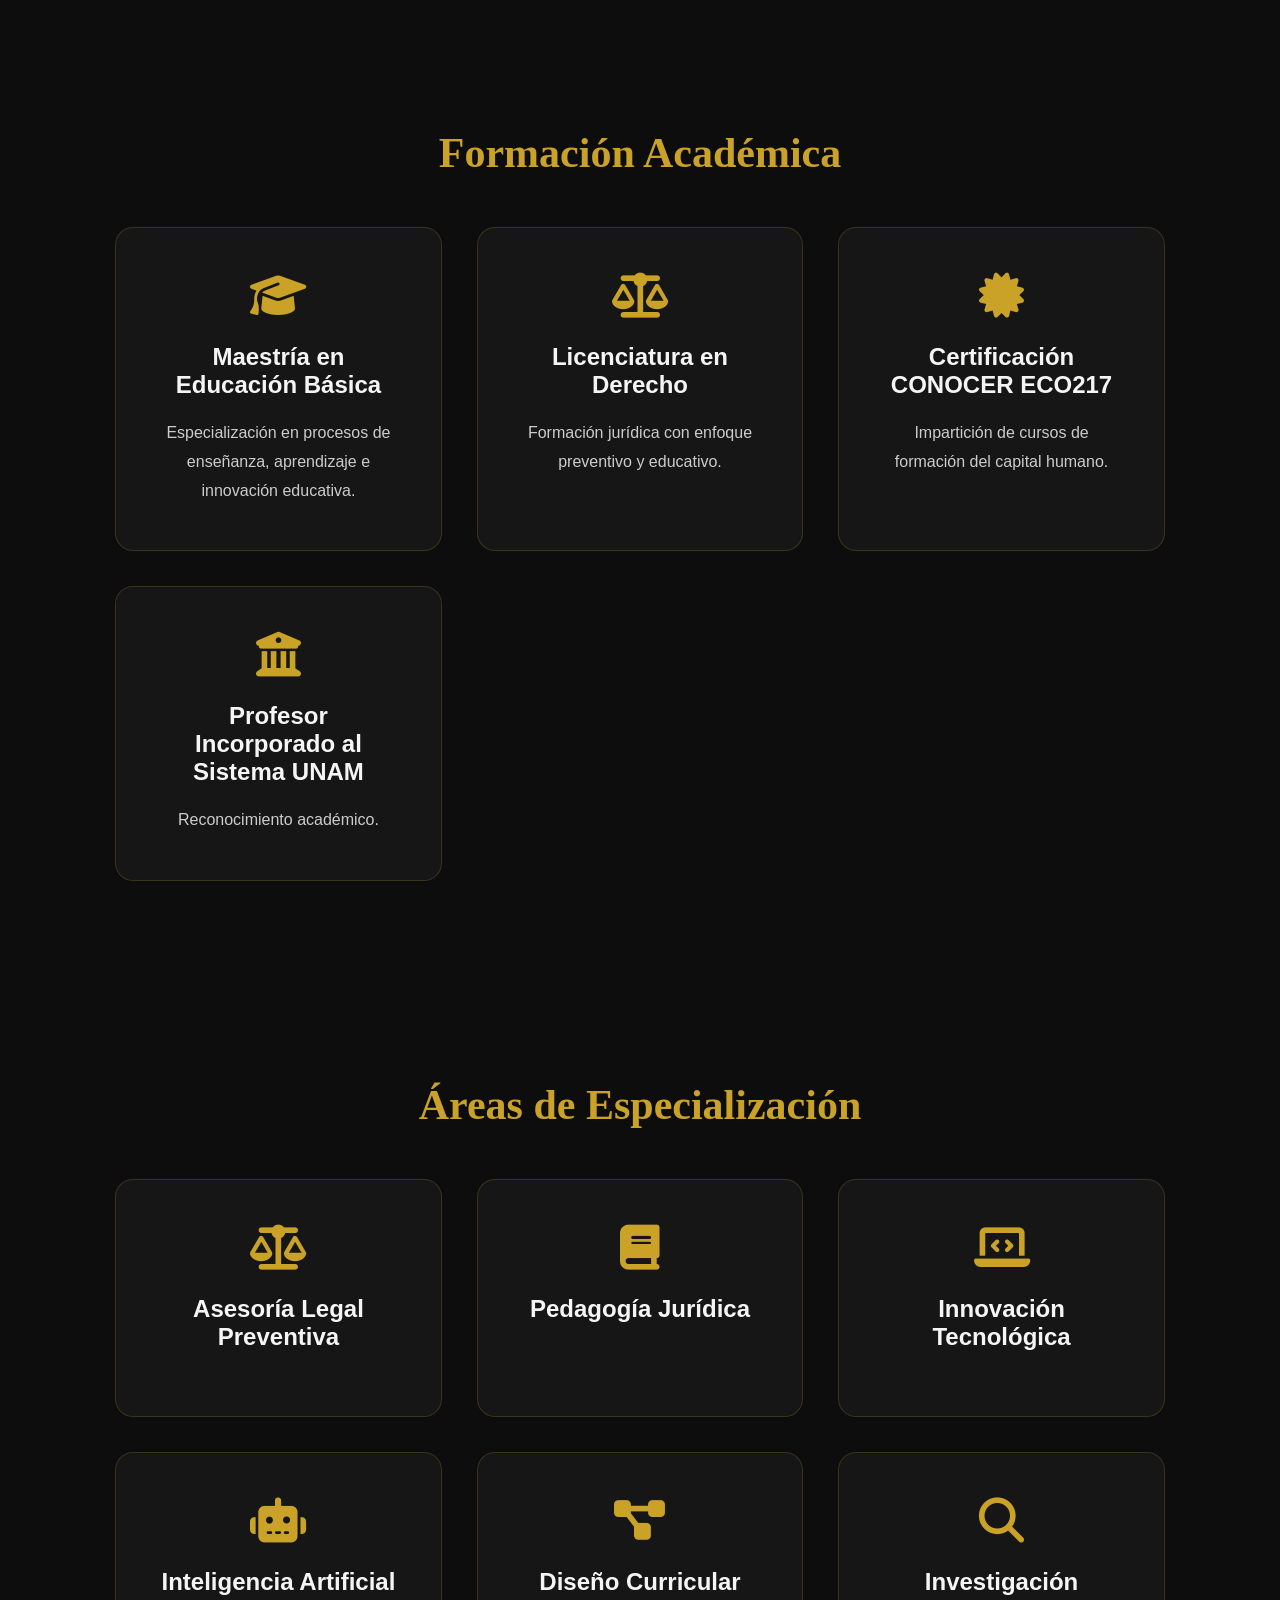
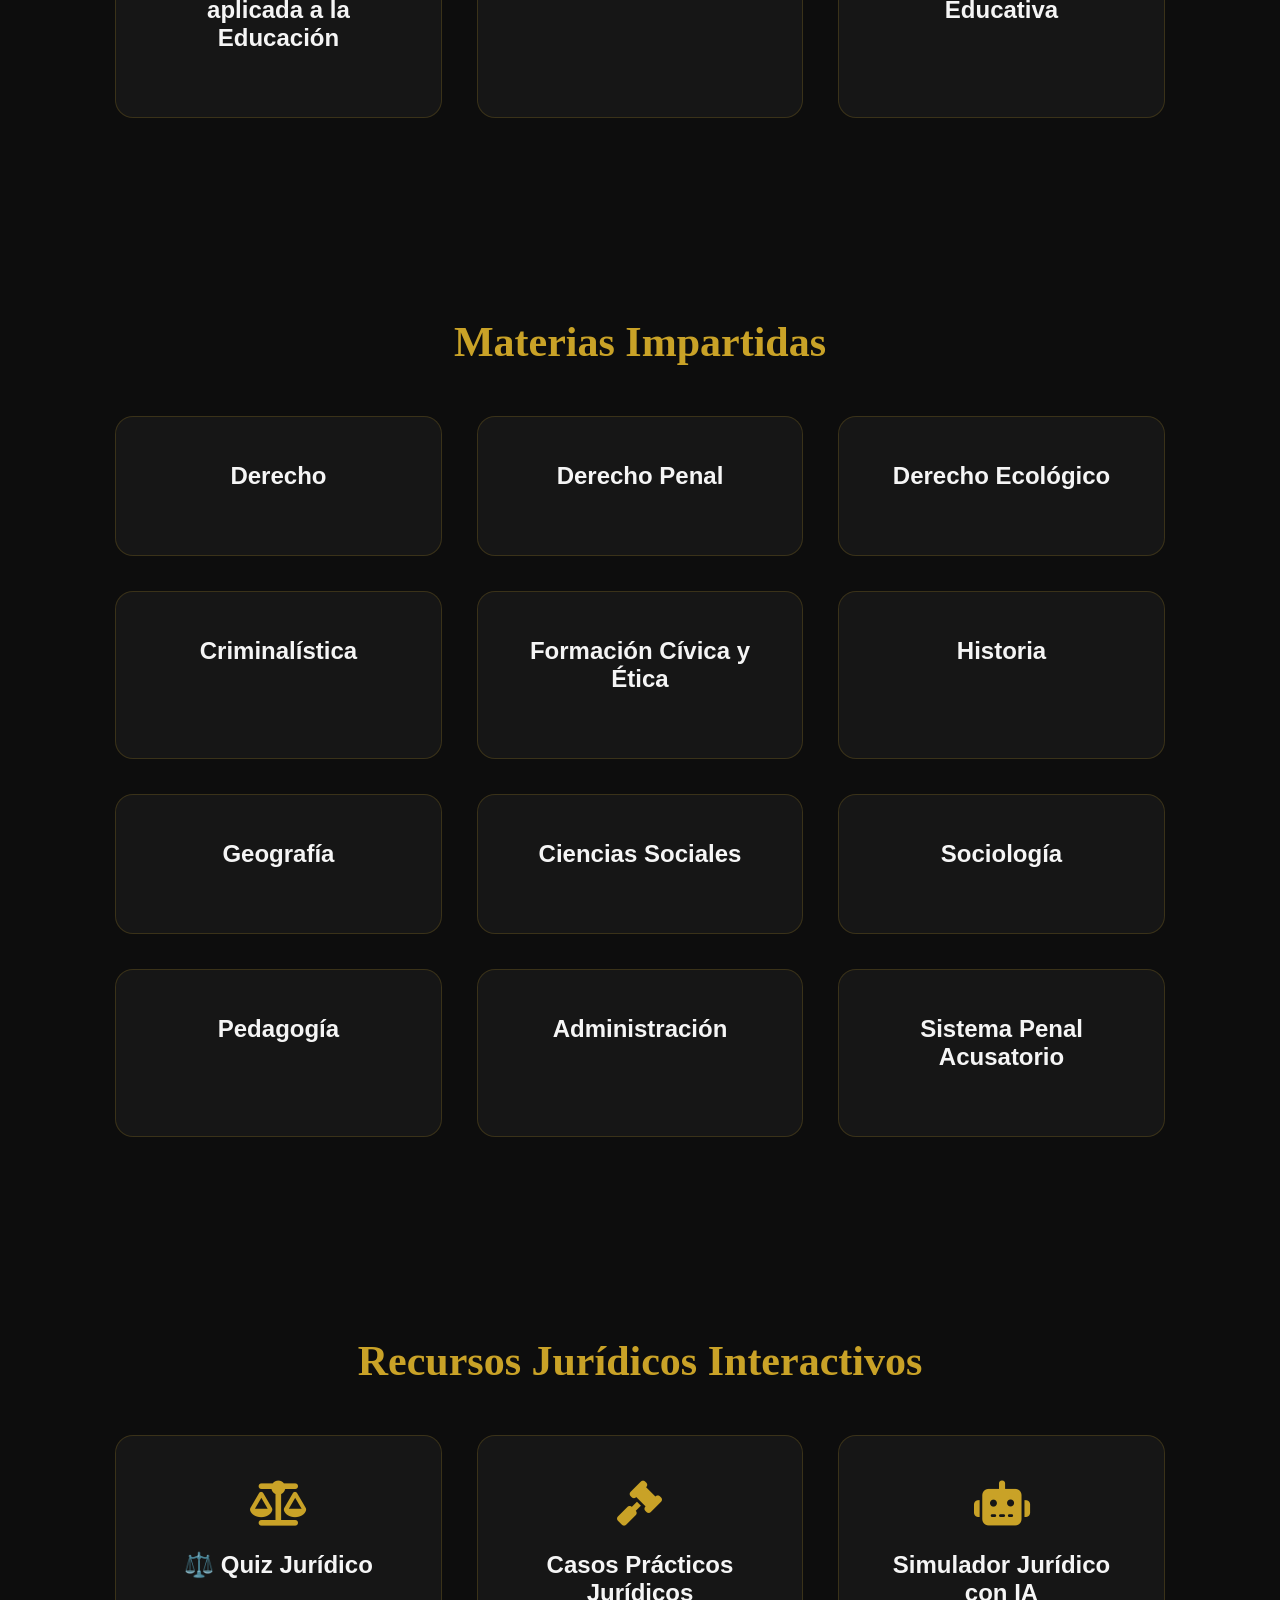
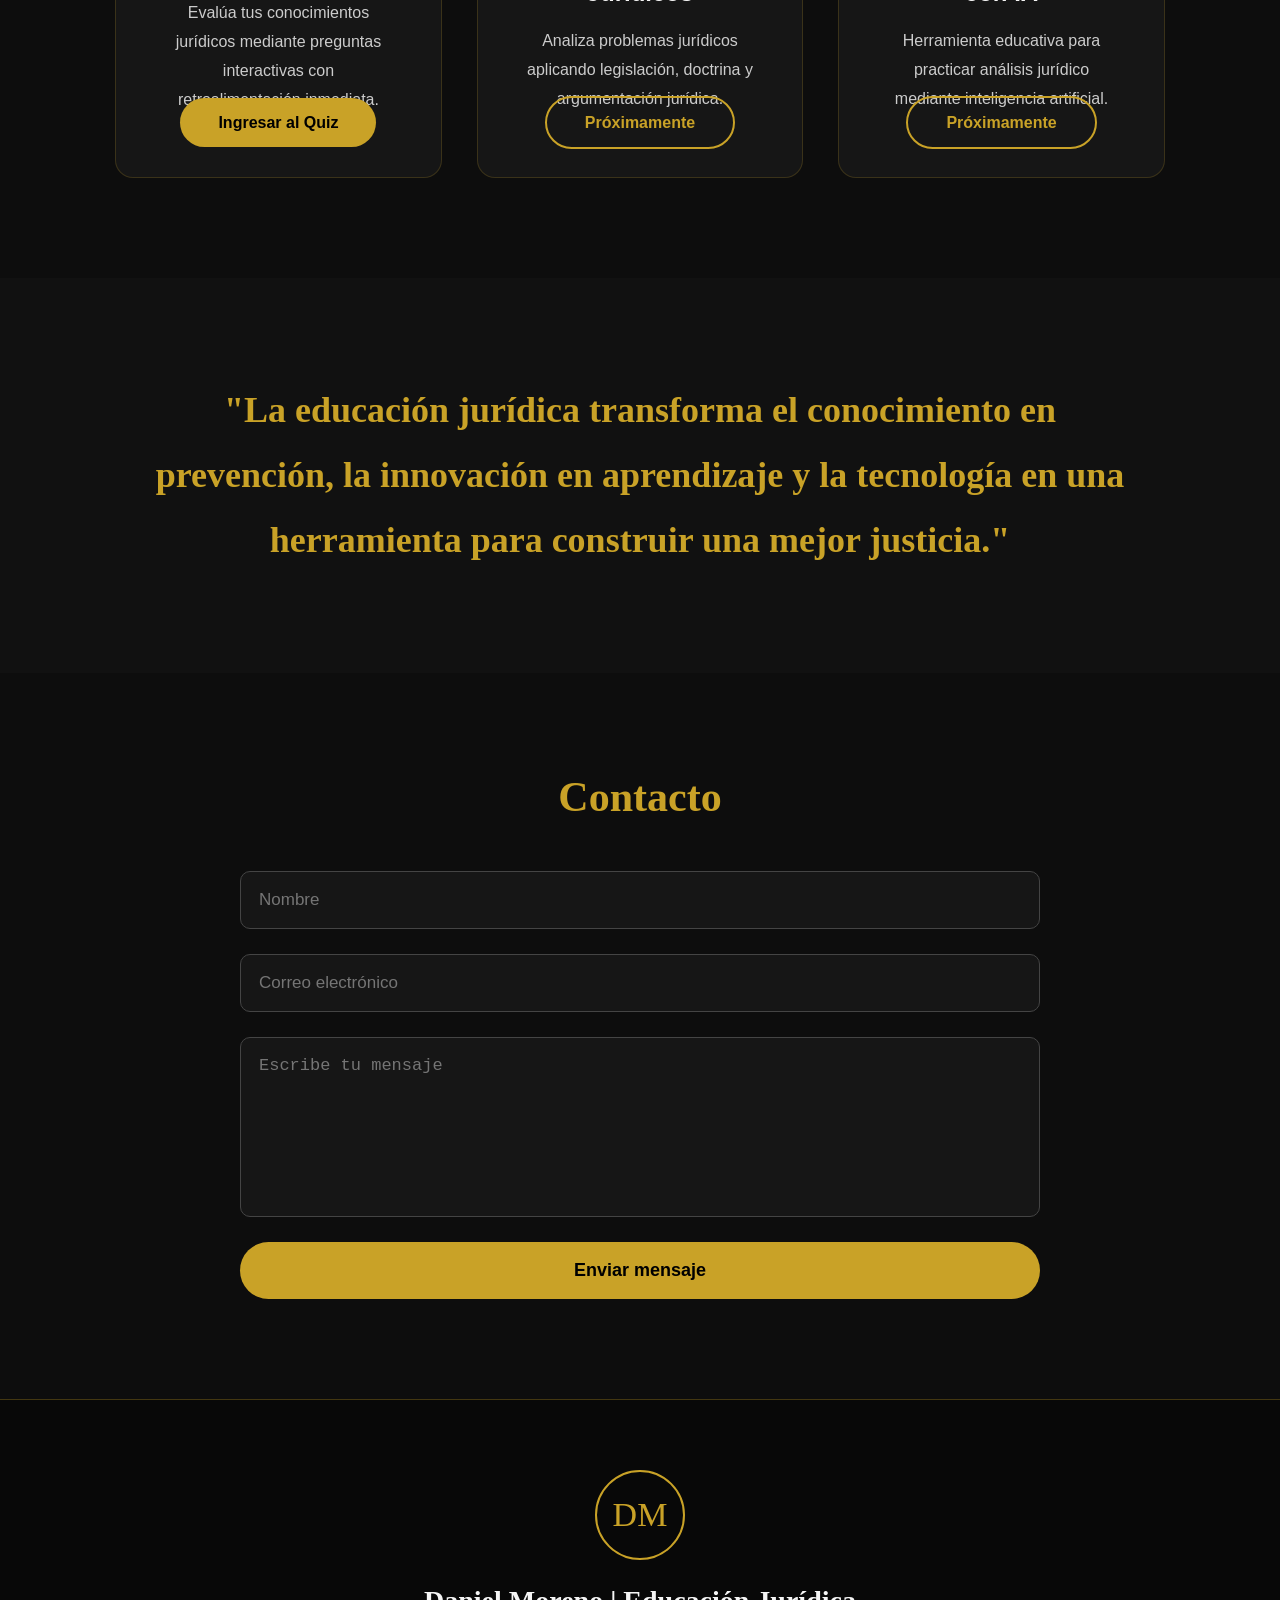
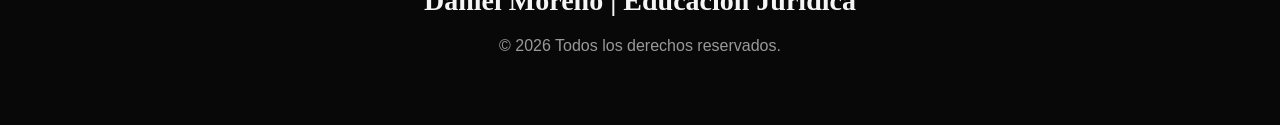
==== commit 1e569512: "Update index.html Sitio web oficial de educación jurídica del Mtro. Daniel Moreno Cortés. Recursos i" ====
--- a/index.html
+++ b/index.html
@@ -42,6 +42,8 @@
 
 <li><a href="#materias">Materias</a></li>
 
+<li><a href="#recursos">Recursos</a></li>
+
 <li><a href="#contacto">Contacto</a></li>
 
 </ul>
@@ -380,6 +382,56 @@
 
 </section>
 
+<section id="recursos">
+
+<h2>
+
+Recursos Jurídicos Interactivos
+
+</h2>
+
+<div class="cards">
+
+<div class="card">
+
+<i class="fa-solid fa-scale-balanced"></i>
+
+<h3>⚖️ Quiz Jurídico</h3>
+
+<p>Evalúa tus conocimientos jurídicos mediante preguntas interactivas con retroalimentación inmediata.</p>
+
+<a href="quiz.html" class="btn1">Ingresar al Quiz</a>
+
+</div>
+
+<div class="card">
+
+<i class="fa-solid fa-gavel"></i>
+
+<h3>Casos Prácticos Jurídicos</h3>
+
+<p>Analiza problemas jurídicos aplicando legislación, doctrina y argumentación jurídica.</p>
+
+<a href="#" class="btn2">Próximamente</a>
+
+</div>
+
+<div class="card">
+
+<i class="fa-solid fa-robot"></i>
+
+<h3>Simulador Jurídico con IA</h3>
+
+<p>Herramienta educativa para practicar análisis jurídico mediante inteligencia artificial.</p>
+
+<a href="#" class="btn2">Próximamente</a>
+
+</div>
+
+</div>
+
+</section>
+
 <section class="frase">
 
 <h2>
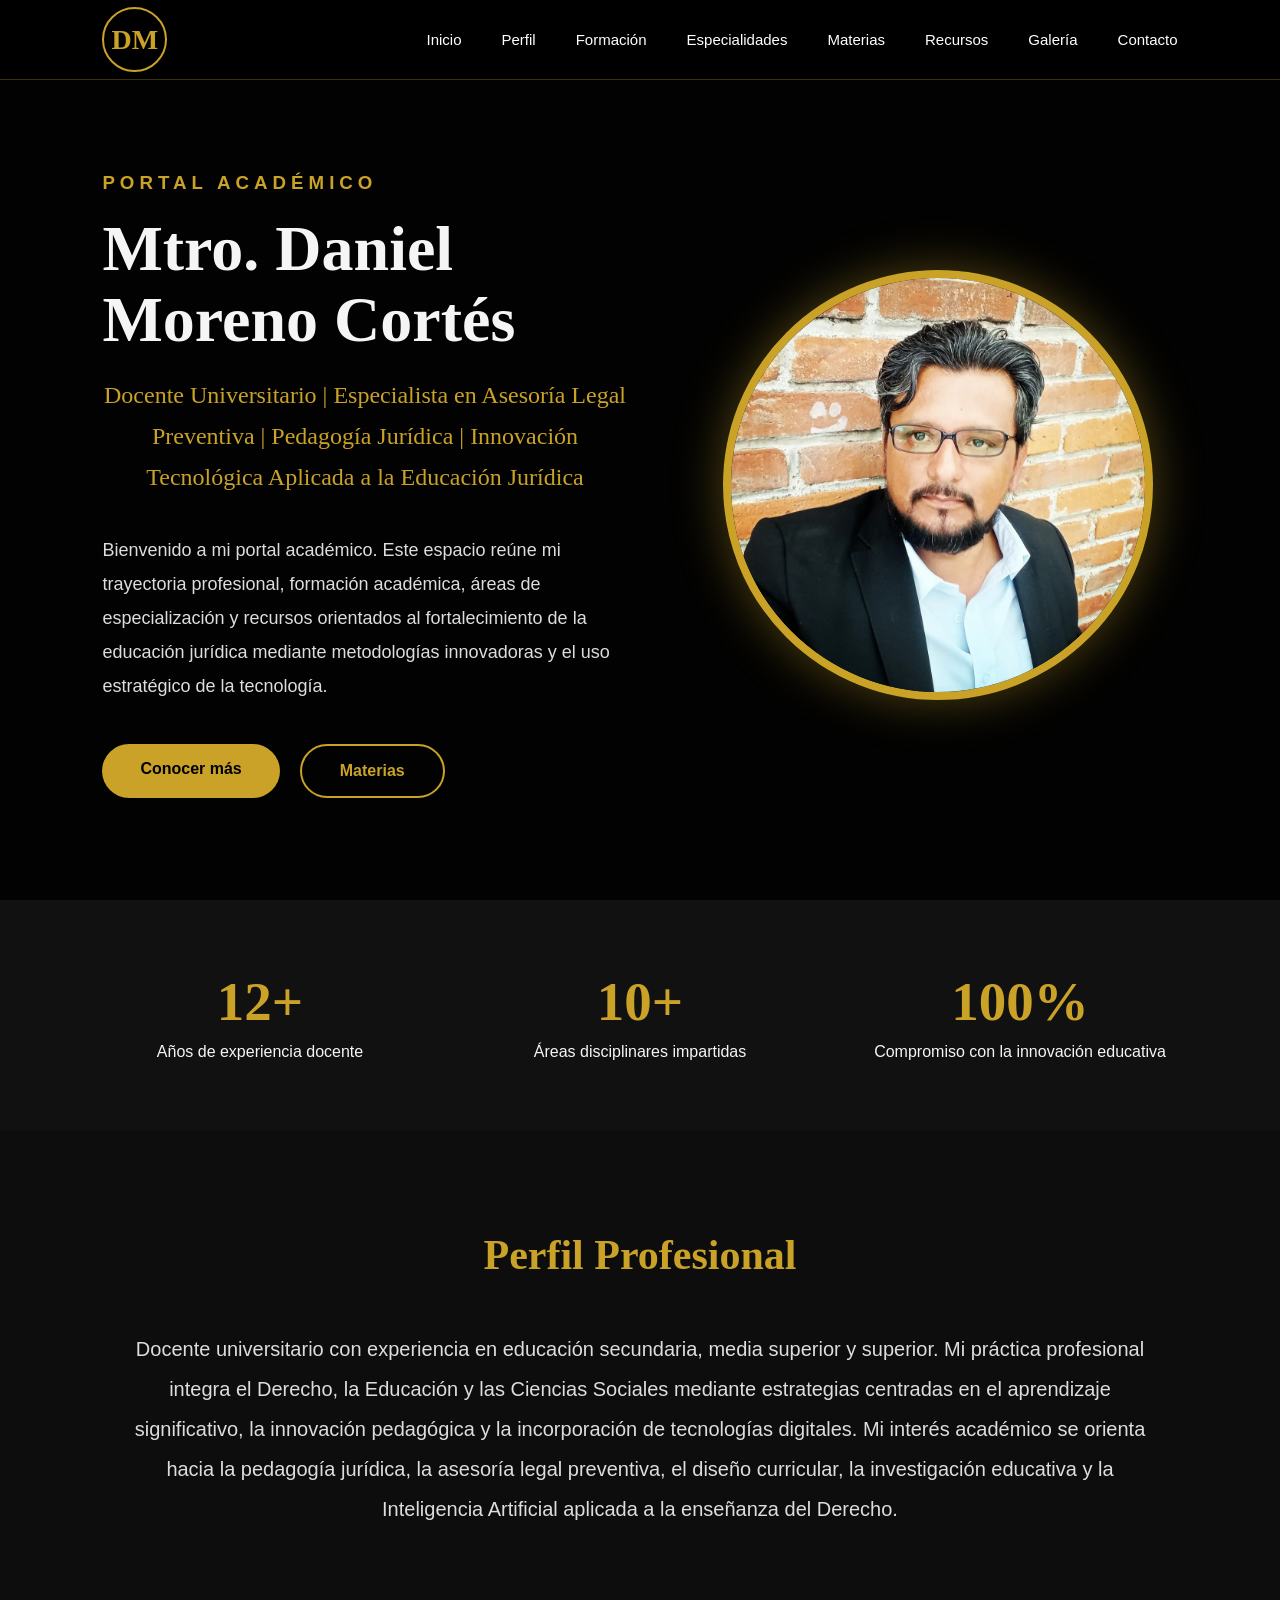
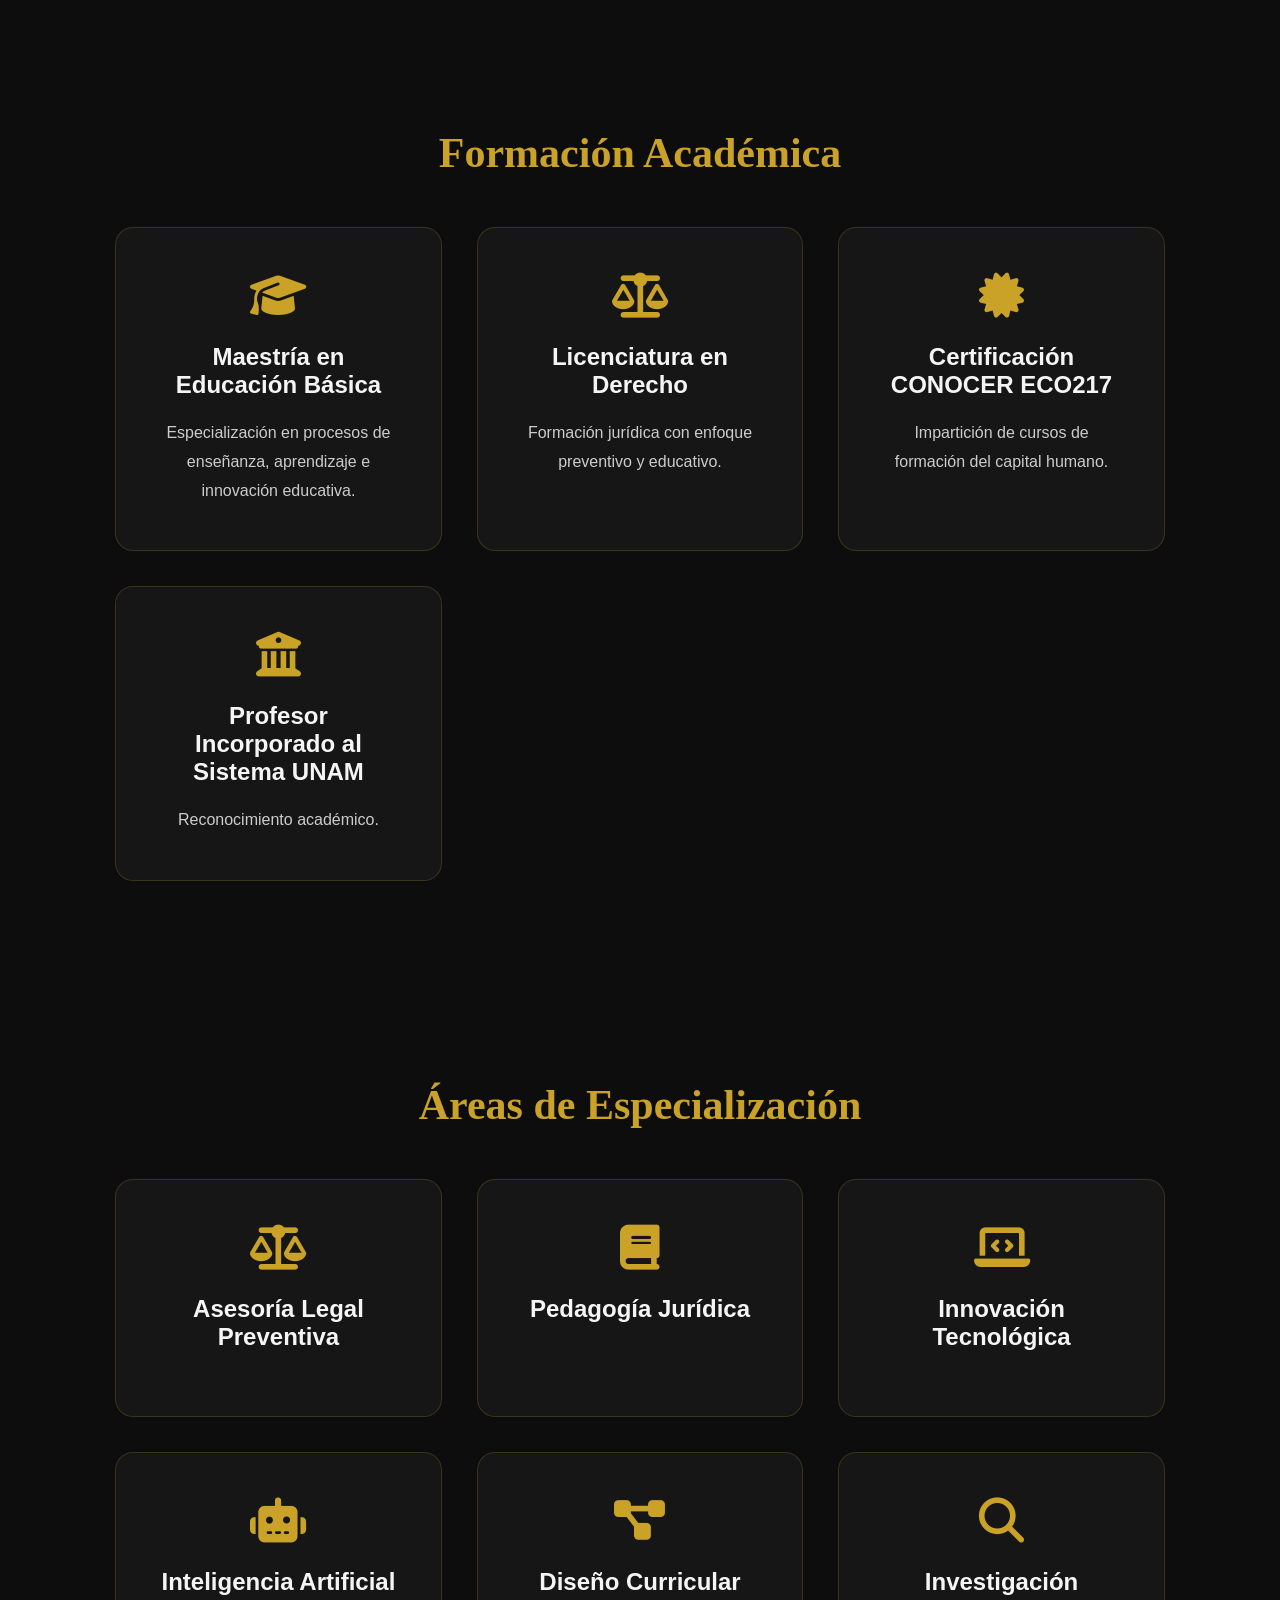
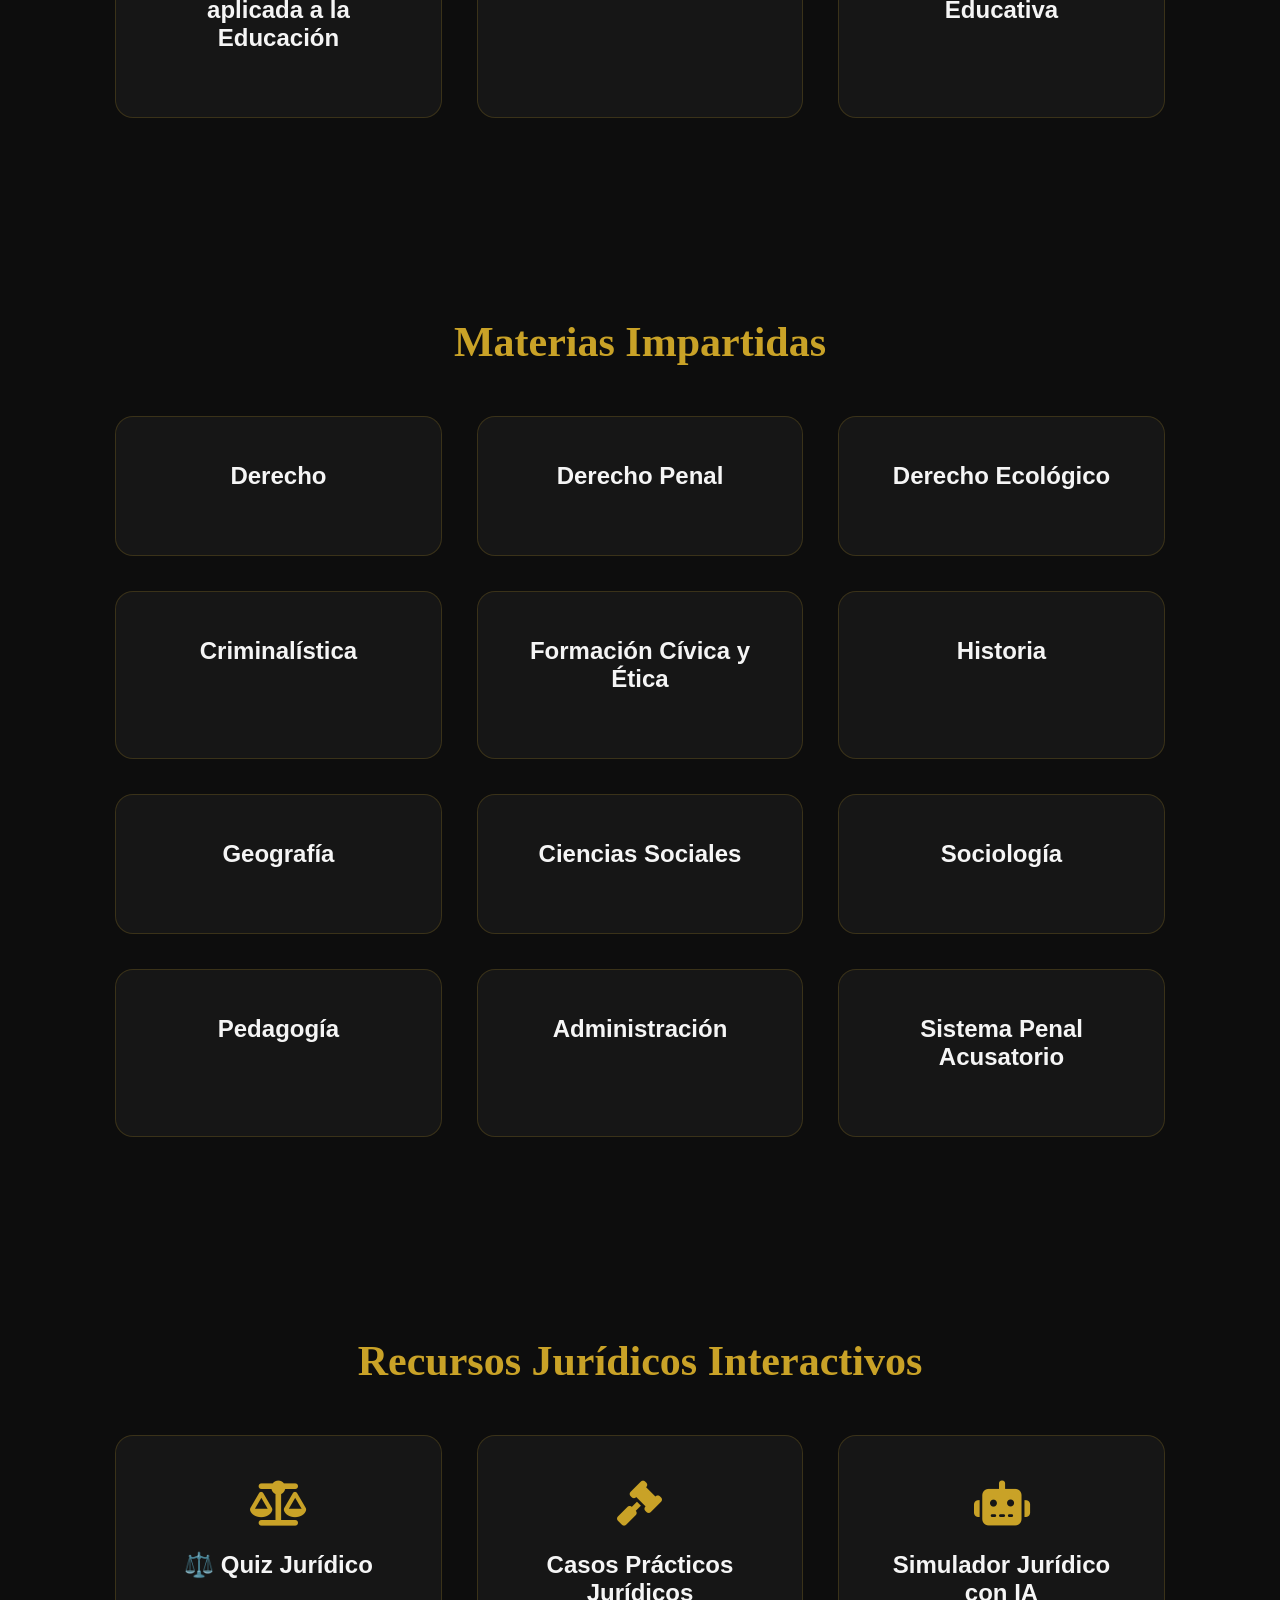
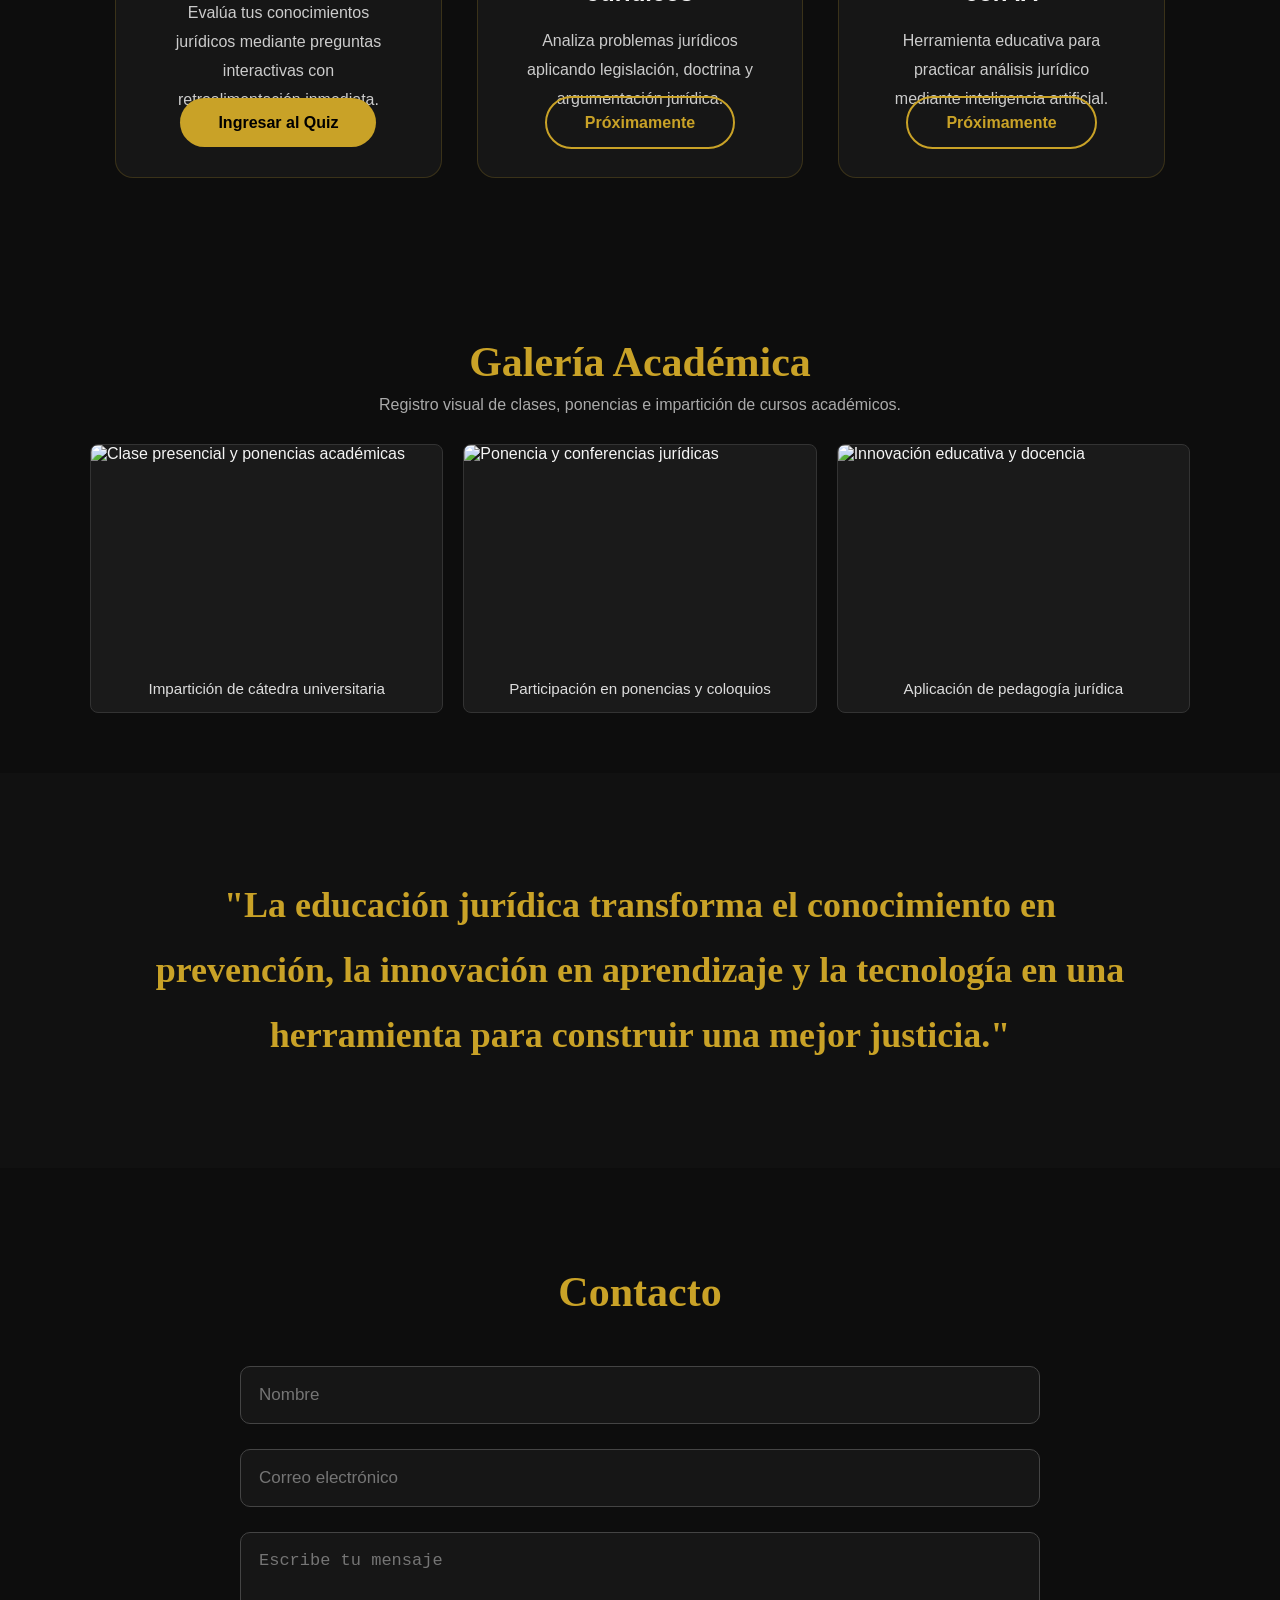
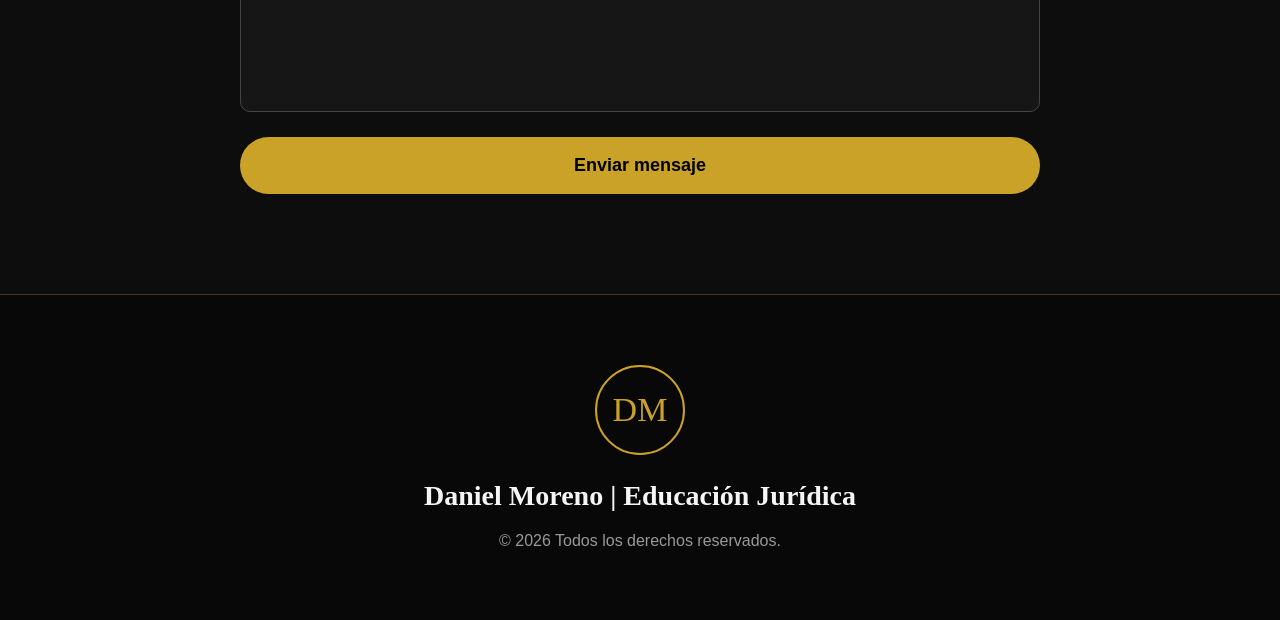
==== commit 0d4b3d09: "Update index.html" ====
--- a/index.html
+++ b/index.html
@@ -16,6 +16,54 @@
 
 <link rel="stylesheet" href="css/style.css">
 
+<style>
+/* Estilos integrados para la Galería Académica */
+#galeria {
+  padding: 60px 20px;
+}
+
+#galeria h2 {
+  text-align: center;
+  margin-bottom: 10px;
+}
+
+.galeria-grid {
+  display: grid;
+  grid-template-columns: repeat(auto-fit, minmax(280px, 1fr));
+  gap: 20px;
+  max-width: 1100px;
+  margin: 0 auto;
+}
+
+.galeria-item {
+  background: #1a1a1a;
+  border: 1px solid #333;
+  border-radius: 8px;
+  overflow: hidden;
+  transition: transform 0.3s ease, border-color 0.3s ease;
+}
+
+.galeria-item:hover {
+  transform: translateY(-5px);
+  border-color: #c5a059;
+}
+
+.galeria-item img {
+  width: 100%;
+  height: 220px;
+  object-fit: cover;
+  display: block;
+}
+
+.galeria-item p {
+  padding: 15px;
+  text-align: center;
+  font-size: 0.95rem;
+  color: #ddd;
+  margin: 0;
+}
+</style>
+
 </head>
 
 <body>
@@ -43,6 +91,8 @@
 <li><a href="#materias">Materias</a></li>
 
 <li><a href="#recursos">Recursos</a></li>
+
+<li><a href="#galeria">Galería</a></li>
 
 <li><a href="#contacto">Contacto</a></li>
 
@@ -432,6 +482,41 @@
 
 </section>
 
+<section id="galeria">
+
+<h2>
+
+Galería Académica
+
+</h2>
+
+<p style="text-align: center; color: #aaa; margin-bottom: 30px;">
+
+Registro visual de clases, ponencias e impartición de cursos académicos.
+
+</p>
+
+<div class="galeria-grid">
+
+<div class="galeria-item">
+<img src="img1.jpg" alt="Clase presencial y ponencias académicas">
+<p>Impartición de cátedra universitaria</p>
+</div>
+
+<div class="galeria-item">
+<img src="img2.jpg" alt="Ponencia y conferencias jurídicas">
+<p>Participación en ponencias y coloquios</p>
+</div>
+
+<div class="galeria-item">
+<img src="img3.jpg" alt="Innovación educativa y docencia">
+<p>Aplicación de pedagogía jurídica</p>
+</div>
+
+</div>
+
+</section>
+
 <section class="frase">
 
 <h2>
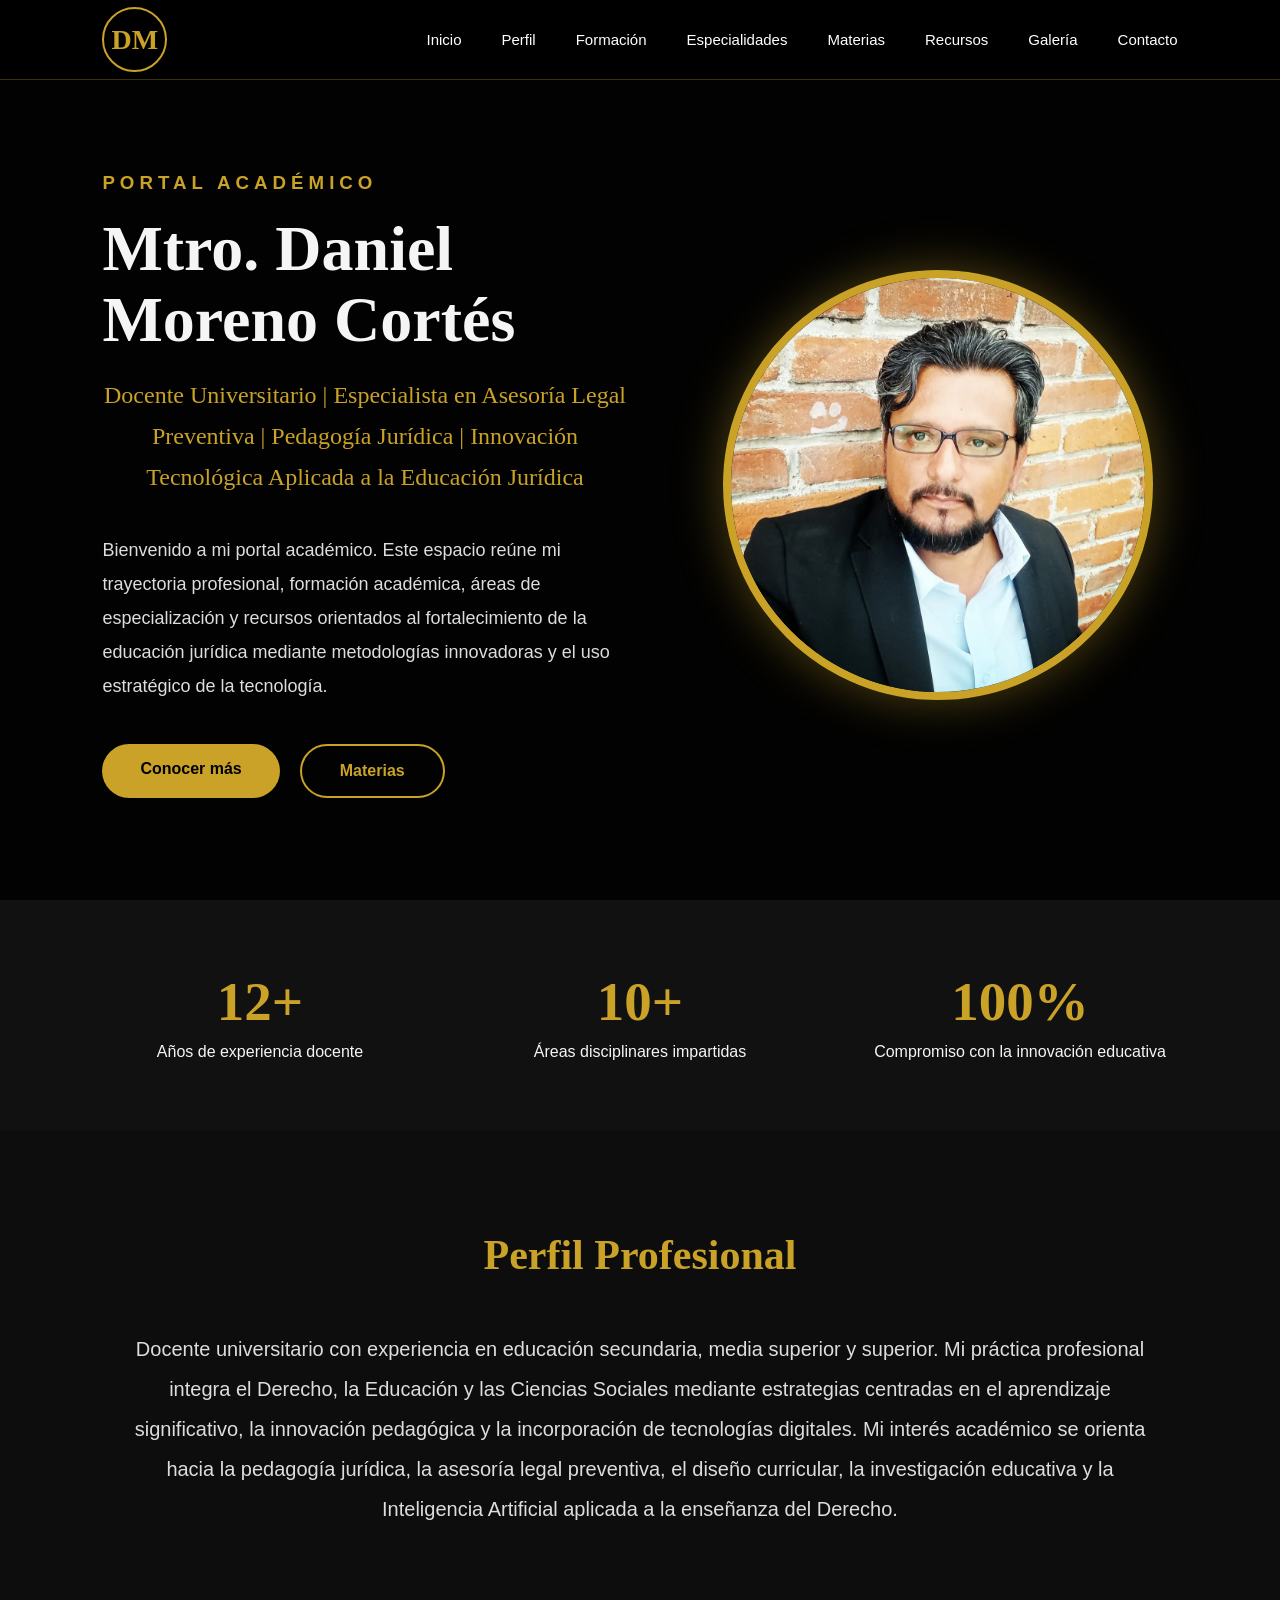
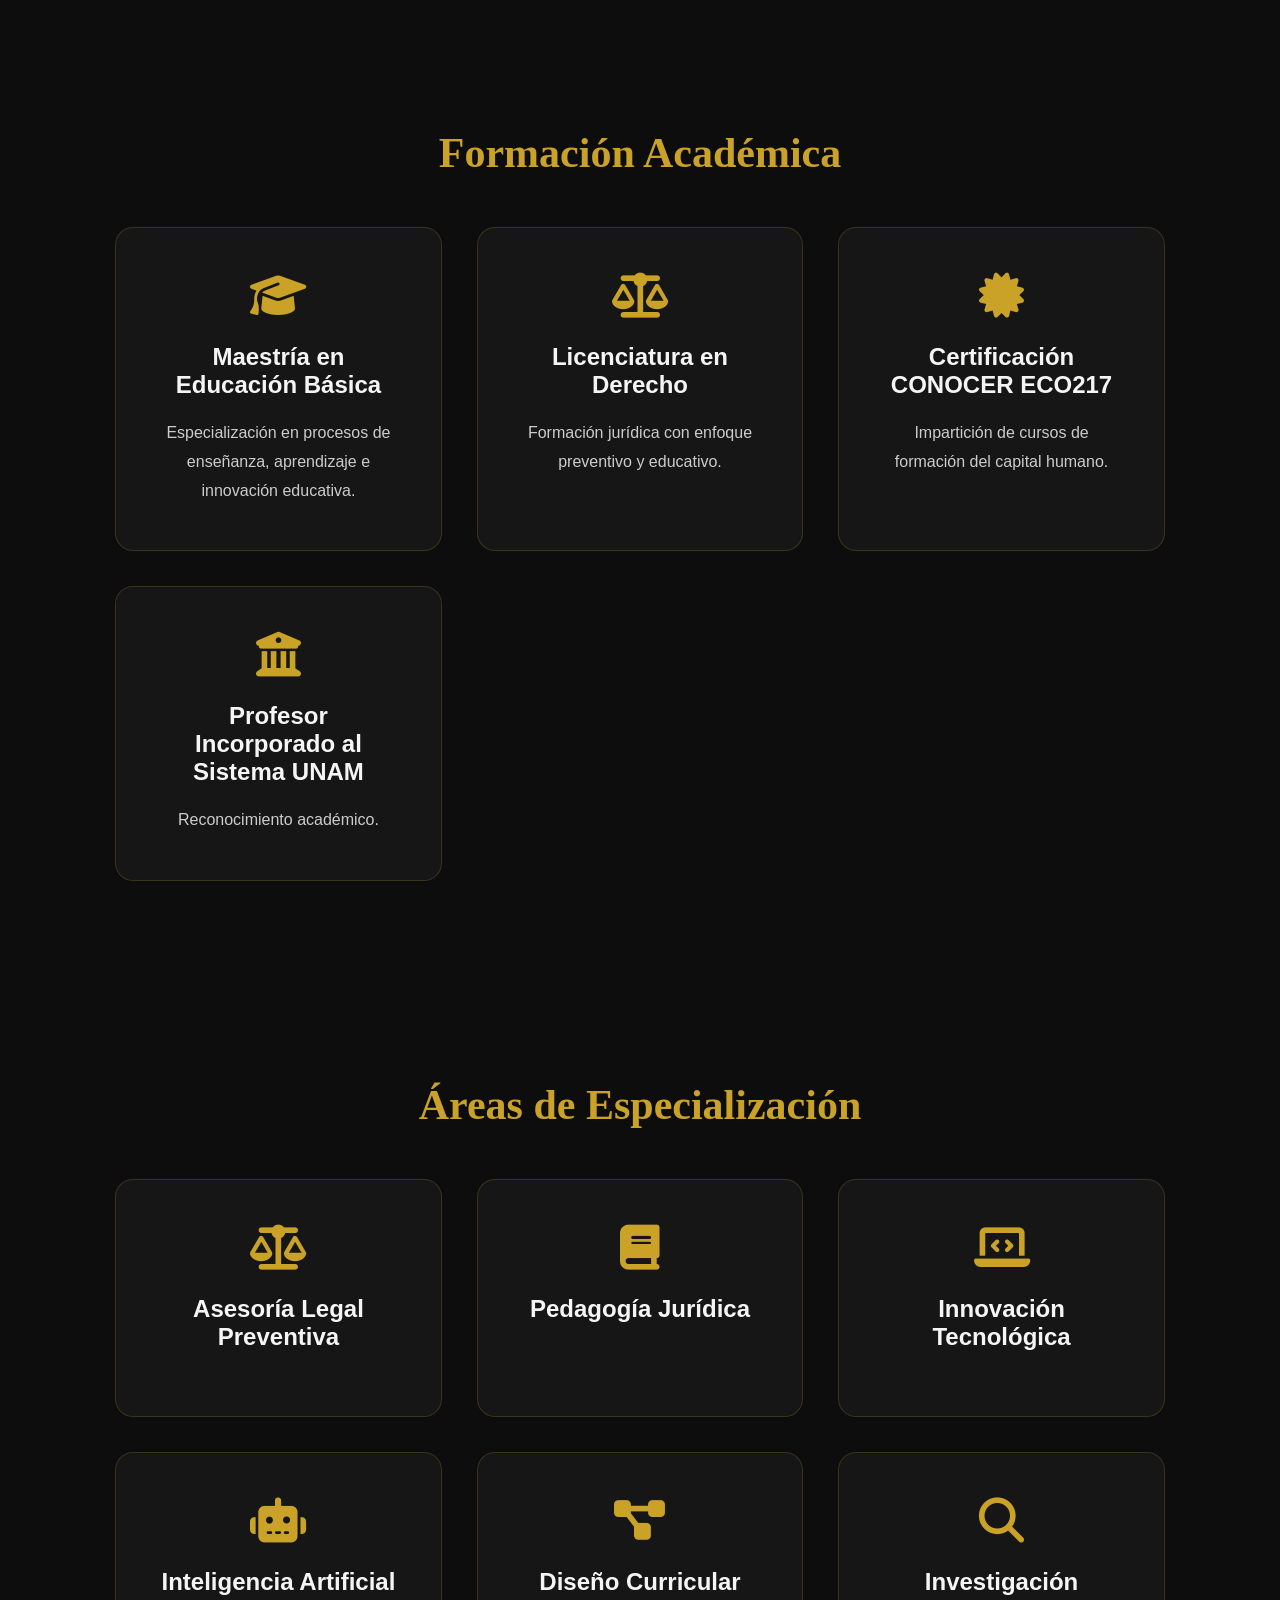
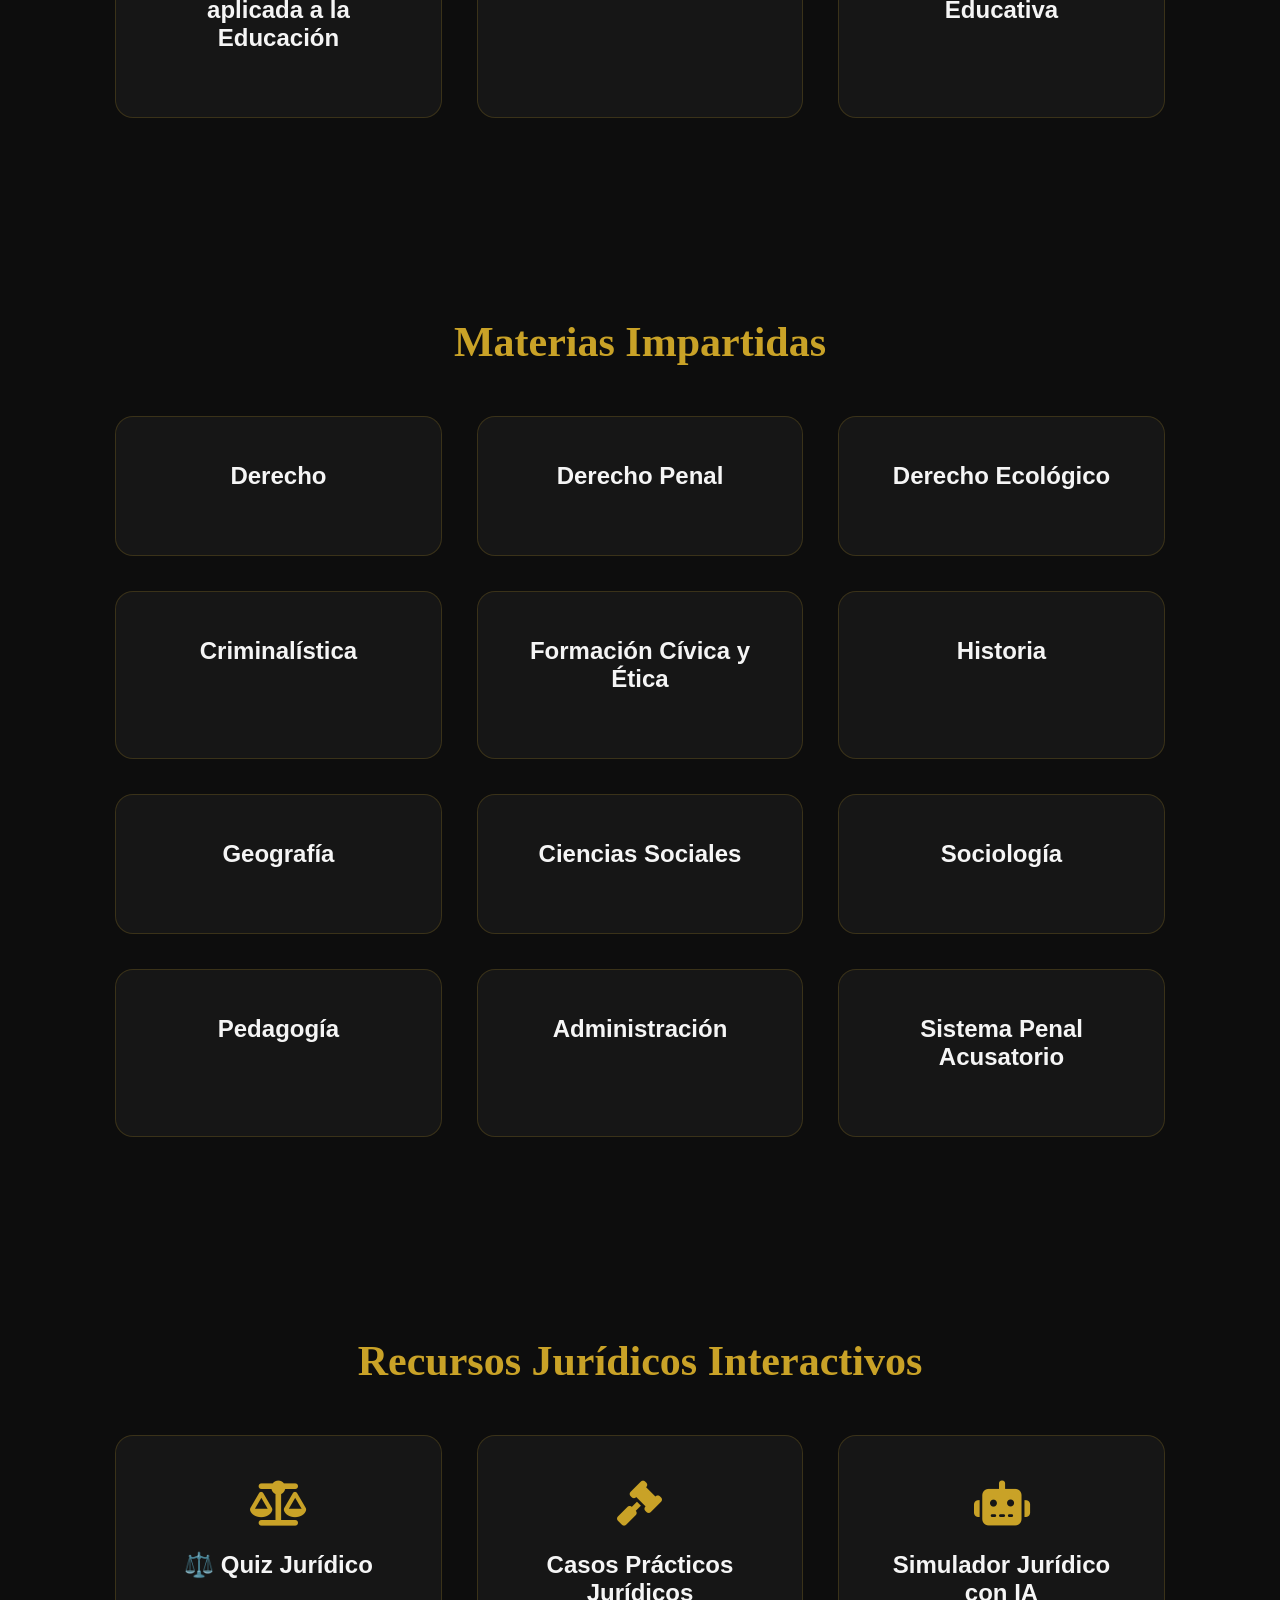
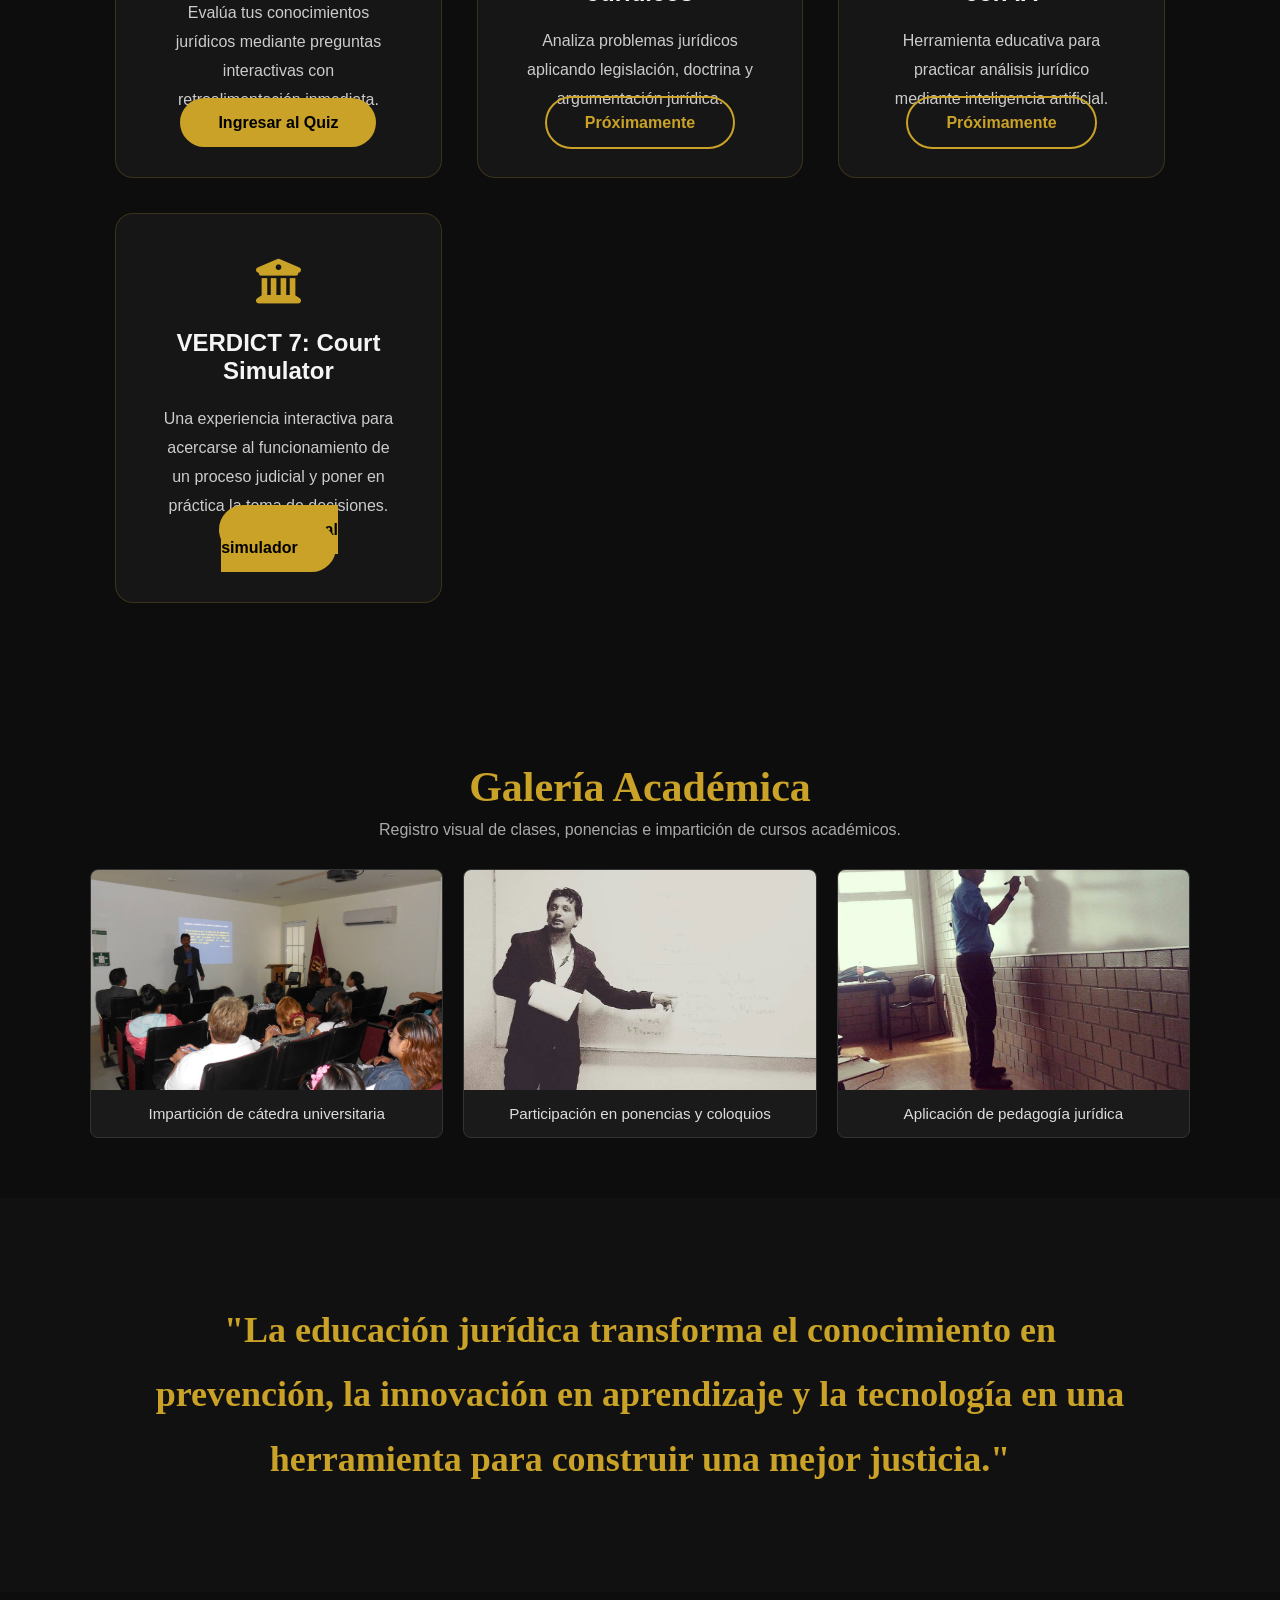
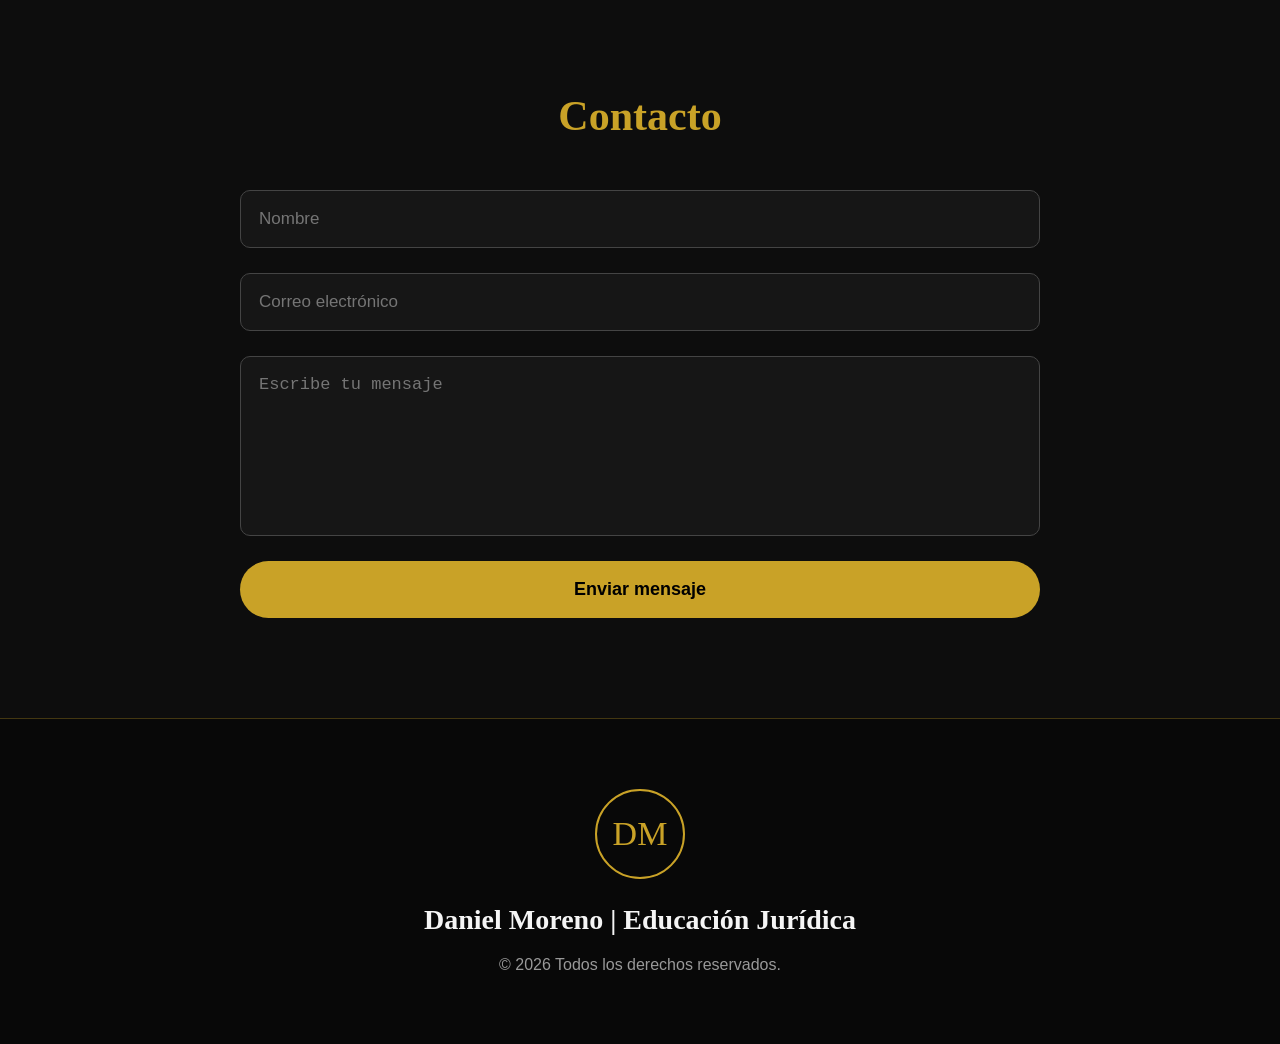
==== commit 7425091c: "Update index.html" ====
--- a/index.html
+++ b/index.html
@@ -1,6 +1,8 @@
 <!DOCTYPE html>
 <html lang="es">
+
 <head>
+
 <meta charset="UTF-8">
 <meta name="viewport" content="width=device-width, initial-scale=1.0">
 
@@ -12,56 +14,59 @@
 <link href="https://fonts.googleapis.com/css2?family=Cinzel:wght@500;700&family=Poppins:wght@300;400;500;600;700&display=swap" rel="stylesheet">
 
 <link rel="stylesheet"
-href="https://cdnjs.cloudflare.com/ajax/libs/font-awesome/6.5.2/css/all.min.css"/>
+href="https://cdnjs.cloudflare.com/ajax/libs/font-awesome/6.5.2/css/all.min.css">
 
 <link rel="stylesheet" href="css/style.css">
 
 <style>
+
 /* Estilos integrados para la Galería Académica */
+
 #galeria {
-  padding: 60px 20px;
+    padding: 60px 20px;
 }
 
 #galeria h2 {
-  text-align: center;
-  margin-bottom: 10px;
+    text-align: center;
+    margin-bottom: 10px;
 }
 
 .galeria-grid {
-  display: grid;
-  grid-template-columns: repeat(auto-fit, minmax(280px, 1fr));
-  gap: 20px;
-  max-width: 1100px;
-  margin: 0 auto;
+    display: grid;
+    grid-template-columns: repeat(auto-fit, minmax(280px, 1fr));
+    gap: 20px;
+    max-width: 1100px;
+    margin: 0 auto;
 }
 
 .galeria-item {
-  background: #1a1a1a;
-  border: 1px solid #333;
-  border-radius: 8px;
-  overflow: hidden;
-  transition: transform 0.3s ease, border-color 0.3s ease;
+    background: #1a1a1a;
+    border: 1px solid #333;
+    border-radius: 8px;
+    overflow: hidden;
+    transition: transform 0.3s ease, border-color 0.3s ease;
 }
 
 .galeria-item:hover {
-  transform: translateY(-5px);
-  border-color: #c5a059;
+    transform: translateY(-5px);
+    border-color: #c5a059;
 }
 
 .galeria-item img {
-  width: 100%;
-  height: 220px;
-  object-fit: cover;
-  display: block;
+    width: 100%;
+    height: 220px;
+    object-fit: cover;
+    display: block;
 }
 
 .galeria-item p {
-  padding: 15px;
-  text-align: center;
-  font-size: 0.95rem;
-  color: #ddd;
-  margin: 0;
+    padding: 15px;
+    text-align: center;
+    font-size: 0.95rem;
+    color: #ddd;
+    margin: 0;
 }
+
 </style>
 
 </head>
@@ -73,9 +78,7 @@
 <nav class="navbar">
 
 <div class="logo">
-
-<span>DM</span>
-
+    <span>DM</span>
 </div>
 
 <ul>
@@ -99,6 +102,7 @@
 </ul>
 
 </nav>
+
 
 <section class="hero" id="inicio">
 
@@ -140,24 +144,20 @@
 <div class="botones">
 
 <a href="#perfil" class="btn1">
-
 Conocer más
-
 </a>
 
 <a href="#materias" class="btn2">
-
 Materias
-
 </a>
 
 </div>
 
 </div>
 
+
 <div class="hero-foto">
 
-<!-- ESTA ES LA ÚNICA LÍNEA QUE CAMBIÓ -->
 <img src="daniel.jpg" alt="Daniel Moreno">
 
 </div>
@@ -166,6 +166,7 @@
 
 </header>
 
+
 <section class="estadisticas">
 
 <div>
@@ -176,6 +177,7 @@
 
 </div>
 
+
 <div>
 
 <h2>10+</h2>
@@ -184,6 +186,7 @@
 
 </div>
 
+
 <div>
 
 <h2>100%</h2>
@@ -194,12 +197,11 @@
 
 </section>
 
+
 <section class="perfil" id="perfil">
 
 <h2>
-
 Perfil Profesional
-
 </h2>
 
 <p>
@@ -219,24 +221,23 @@
 
 </section>
 
+
 <section id="formacion">
 
 <h2>
-
 Formación Académica
-
-</h2>
+</h2>
+
 
 <div class="cards">
 
+
 <div class="card">
 
 <i class="fa-solid fa-graduation-cap"></i>
 
 <h3>
-
 Maestría en Educación Básica
-
 </h3>
 
 <p>
@@ -248,14 +249,13 @@
 
 </div>
 
+
 <div class="card">
 
 <i class="fa-solid fa-scale-balanced"></i>
 
 <h3>
-
 Licenciatura en Derecho
-
 </h3>
 
 <p>
@@ -267,14 +267,13 @@
 
 </div>
 
+
 <div class="card">
 
 <i class="fa-solid fa-certificate"></i>
 
 <h3>
-
 Certificación CONOCER ECO217
-
 </h3>
 
 <p>
@@ -286,208 +285,287 @@
 
 </div>
 
+
 <div class="card">
 
 <i class="fa-solid fa-building-columns"></i>
 
 <h3>
-
 Profesor Incorporado al Sistema UNAM
-
-</h3>
-
-<p>
-
+</h3>
+
+<p>
 Reconocimiento académico.
-
-</p>
-
-</div>
-
-</div>
-
-</section>
+</p>
+
+</div>
+
+
+</div>
+
+</section>
+
 
 <section id="especialidades">
 
 <h2>
-
 Áreas de Especialización
-
-</h2>
+</h2>
+
 
 <div class="cards">
 
+
 <div class="card">
 
 <i class="fa-solid fa-scale-balanced"></i>
 
 <h3>
-
 Asesoría Legal Preventiva
-
-</h3>
-
-</div>
+</h3>
+
+</div>
+
 
 <div class="card">
 
 <i class="fa-solid fa-book"></i>
 
 <h3>
-
 Pedagogía Jurídica
-
-</h3>
-
-</div>
+</h3>
+
+</div>
+
 
 <div class="card">
 
 <i class="fa-solid fa-laptop-code"></i>
 
 <h3>
-
 Innovación Tecnológica
-
-</h3>
-
-</div>
+</h3>
+
+</div>
+
 
 <div class="card">
 
 <i class="fa-solid fa-robot"></i>
 
 <h3>
-
 Inteligencia Artificial aplicada a la Educación
-
-</h3>
-
-</div>
+</h3>
+
+</div>
+
 
 <div class="card">
 
 <i class="fa-solid fa-diagram-project"></i>
 
 <h3>
-
 Diseño Curricular
-
-</h3>
-
-</div>
+</h3>
+
+</div>
+
 
 <div class="card">
 
 <i class="fa-solid fa-magnifying-glass"></i>
 
 <h3>
-
 Investigación Educativa
-
-</h3>
-
-</div>
-
-</div>
-
-</section>
+</h3>
+
+</div>
+
+
+</div>
+
+</section>
+
 
 <section id="materias">
 
 <h2>
-
 Materias Impartidas
-
-</h2>
+</h2>
+
 
 <div class="cards">
 
-<div class="card"><h3>Derecho</h3></div>
-
-<div class="card"><h3>Derecho Penal</h3></div>
-
-<div class="card"><h3>Derecho Ecológico</h3></div>
-
-<div class="card"><h3>Criminalística</h3></div>
-
-<div class="card"><h3>Formación Cívica y Ética</h3></div>
-
-<div class="card"><h3>Historia</h3></div>
-
-<div class="card"><h3>Geografía</h3></div>
-
-<div class="card"><h3>Ciencias Sociales</h3></div>
-
-<div class="card"><h3>Sociología</h3></div>
-
-<div class="card"><h3>Pedagogía</h3></div>
-
-<div class="card"><h3>Administración</h3></div>
-
-<div class="card"><h3>Sistema Penal Acusatorio</h3></div>
-
-</div>
-
-</section>
+<div class="card">
+<h3>Derecho</h3>
+</div>
+
+<div class="card">
+<h3>Derecho Penal</h3>
+</div>
+
+<div class="card">
+<h3>Derecho Ecológico</h3>
+</div>
+
+<div class="card">
+<h3>Criminalística</h3>
+</div>
+
+<div class="card">
+<h3>Formación Cívica y Ética</h3>
+</div>
+
+<div class="card">
+<h3>Historia</h3>
+</div>
+
+<div class="card">
+<h3>Geografía</h3>
+</div>
+
+<div class="card">
+<h3>Ciencias Sociales</h3>
+</div>
+
+<div class="card">
+<h3>Sociología</h3>
+</div>
+
+<div class="card">
+<h3>Pedagogía</h3>
+</div>
+
+<div class="card">
+<h3>Administración</h3>
+</div>
+
+<div class="card">
+<h3>Sistema Penal Acusatorio</h3>
+</div>
+
+</div>
+
+</section>
+
+
+<!-- RECURSOS -->
 
 <section id="recursos">
 
 <h2>
-
 Recursos Jurídicos Interactivos
-
-</h2>
+</h2>
+
 
 <div class="cards">
 
+
+<!-- QUIZ JURÍDICO -->
+
 <div class="card">
 
 <i class="fa-solid fa-scale-balanced"></i>
 
 <h3>⚖️ Quiz Jurídico</h3>
 
-<p>Evalúa tus conocimientos jurídicos mediante preguntas interactivas con retroalimentación inmediata.</p>
-
-<a href="quiz.html" class="btn1">Ingresar al Quiz</a>
-
-</div>
+<p>
+
+Evalúa tus conocimientos jurídicos mediante preguntas
+interactivas con retroalimentación inmediata.
+
+</p>
+
+<a href="quiz.html" class="btn1">
+Ingresar al Quiz
+</a>
+
+</div>
+
+
+<!-- CASOS PRÁCTICOS -->
 
 <div class="card">
 
 <i class="fa-solid fa-gavel"></i>
 
-<h3>Casos Prácticos Jurídicos</h3>
-
-<p>Analiza problemas jurídicos aplicando legislación, doctrina y argumentación jurídica.</p>
-
-<a href="#" class="btn2">Próximamente</a>
-
-</div>
+<h3>
+Casos Prácticos Jurídicos
+</h3>
+
+<p>
+
+Analiza problemas jurídicos aplicando legislación,
+doctrina y argumentación jurídica.
+
+</p>
+
+<a href="#" class="btn2">
+Próximamente
+</a>
+
+</div>
+
+
+<!-- SIMULADOR CON IA -->
 
 <div class="card">
 
 <i class="fa-solid fa-robot"></i>
 
-<h3>Simulador Jurídico con IA</h3>
-
-<p>Herramienta educativa para practicar análisis jurídico mediante inteligencia artificial.</p>
-
-<a href="#" class="btn2">Próximamente</a>
-
-</div>
-
-</div>
-
-</section>
+<h3>
+Simulador Jurídico con IA
+</h3>
+
+<p>
+
+Herramienta educativa para practicar análisis jurídico
+mediante inteligencia artificial.
+
+</p>
+
+<a href="#" class="btn2">
+Próximamente
+</a>
+
+</div>
+
+
+<!-- VERDICT 7 -->
+
+<div class="card">
+
+<i class="fa-solid fa-building-columns"></i>
+
+<h3>
+VERDICT 7: Court Simulator
+</h3>
+
+<p>
+
+Una experiencia interactiva para acercarse al funcionamiento
+de un proceso judicial y poner en práctica la toma de decisiones.
+
+</p>
+
+<a href="/juez/" class="btn1" target="_blank">
+Ingresar al simulador
+</a>
+
+</div>
+
+
+</div>
+
+</section>
+
+
+<!-- GALERÍA -->
 
 <section id="galeria">
 
 <h2>
-
 Galería Académica
-
 </h2>
 
 <p style="text-align: center; color: #aaa; margin-bottom: 30px;">
@@ -496,44 +574,67 @@
 
 </p>
 
+
 <div class="galeria-grid">
 
+
 <div class="galeria-item">
+
 <img src="img1.jpg" alt="Clase presencial y ponencias académicas">
-<p>Impartición de cátedra universitaria</p>
-</div>
+
+<p>
+Impartición de cátedra universitaria
+</p>
+
+</div>
+
 
 <div class="galeria-item">
+
 <img src="img2.jpg" alt="Ponencia y conferencias jurídicas">
-<p>Participación en ponencias y coloquios</p>
-</div>
+
+<p>
+Participación en ponencias y coloquios
+</p>
+
+</div>
+
 
 <div class="galeria-item">
+
 <img src="img3.jpg" alt="Innovación educativa y docencia">
-<p>Aplicación de pedagogía jurídica</p>
-</div>
-
-</div>
-
-</section>
+
+<p>
+Aplicación de pedagogía jurídica
+</p>
+
+</div>
+
+
+</div>
+
+</section>
+
 
 <section class="frase">
 
 <h2>
 
-"La educación jurídica transforma el conocimiento en prevención, la innovación en aprendizaje y la tecnología en una herramienta para construir una mejor justicia."
-
-</h2>
-
-</section>
+"La educación jurídica transforma el conocimiento en prevención,
+la innovación en aprendizaje y la tecnología en una herramienta
+para construir una mejor justicia."
+
+</h2>
+
+</section>
+
 
 <section id="contacto">
 
 <h2>
-
 Contacto
-
-</h2>
+</h2>
+
 
 <form>
 
@@ -549,38 +650,33 @@
 placeholder="Escribe tu mensaje"></textarea>
 
 <button>
-
 Enviar mensaje
-
 </button>
 
 </form>
 
 </section>
 
+
 <footer>
 
 <div class="footer-logo">
-
 DM
-
-</div>
-
-<h3>
-
+</div>
+
+<h3>
 Daniel Moreno | Educación Jurídica
-
-</h3>
-
-<p>
-
+</h3>
+
+<p>
 © 2026 Todos los derechos reservados.
-
 </p>
 
 </footer>
 
+
 <script src="js/script.js"></script>
 
 </body>
+
 </html>
--- a/css/style.css
+++ b/css/style.css
@@ -490,6 +490,52 @@
 
 }
 
+/* Estilos para la Galería Académica */
+#galeria {
+  padding: 60px 20px;
+}
+
+#galeria h2 {
+  text-align: center;
+  margin-bottom: 10px;
+}
+
+.galeria-grid {
+  display: grid;
+  grid-template-columns: repeat(auto-fit, minmax(280px, 1fr));
+  gap: 20px;
+  max-width: 1100px;
+  margin: 0 auto;
+}
+
+.galeria-item {
+  background: #1a1a1a;
+  border: 1px solid #333;
+  border-radius: 8px;
+  overflow: hidden;
+  transition: transform 0.3s ease, border-color 0.3s ease;
+}
+
+.galeria-item:hover {
+  transform: translateY(-5px);
+  border-color: #c5a059;
+}
+
+.galeria-item img {
+  width: 100%;
+  height: 220px;
+  object-fit: cover;
+  display: block;
+}
+
+.galeria-item p {
+  padding: 15px;
+  text-align: center;
+  font-size: 0.95rem;
+  color: #ddd;
+  margin: 0;
+}
+
 @media(max-width:1000px){
 
 .hero{
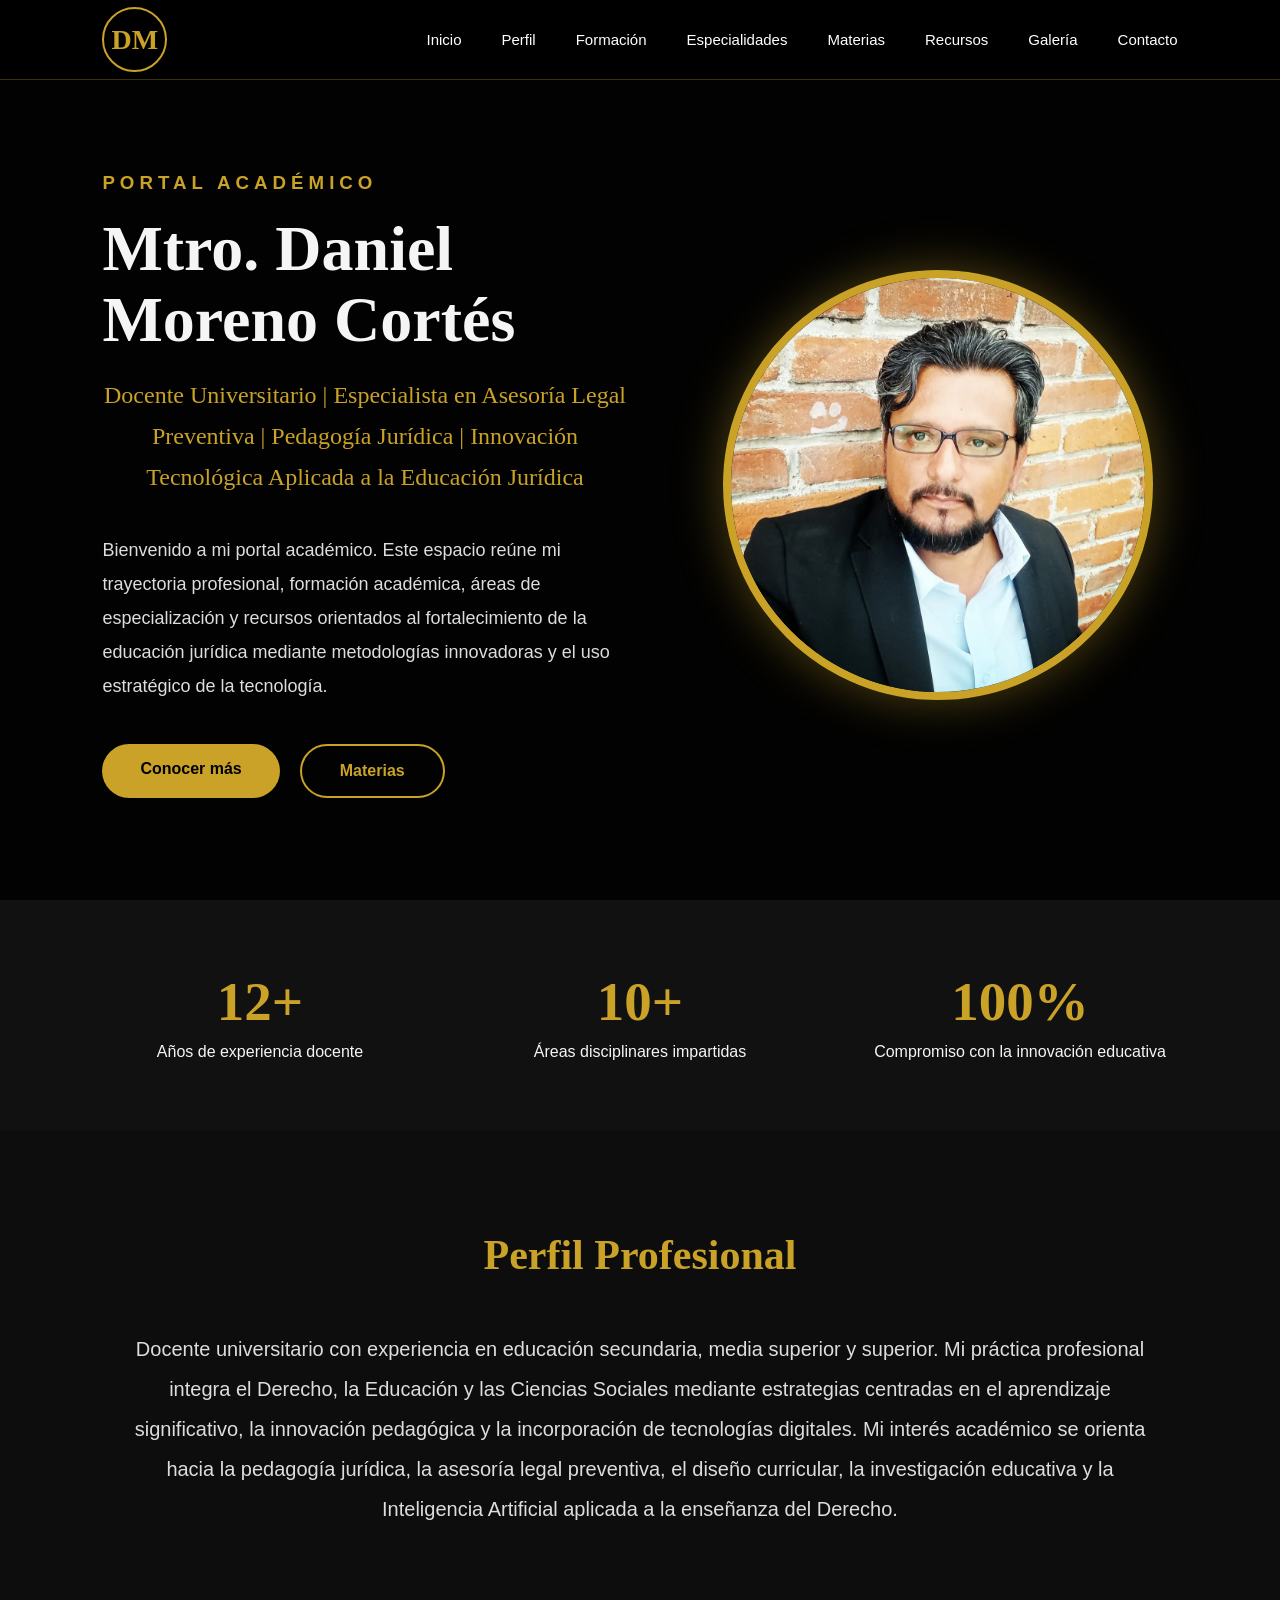
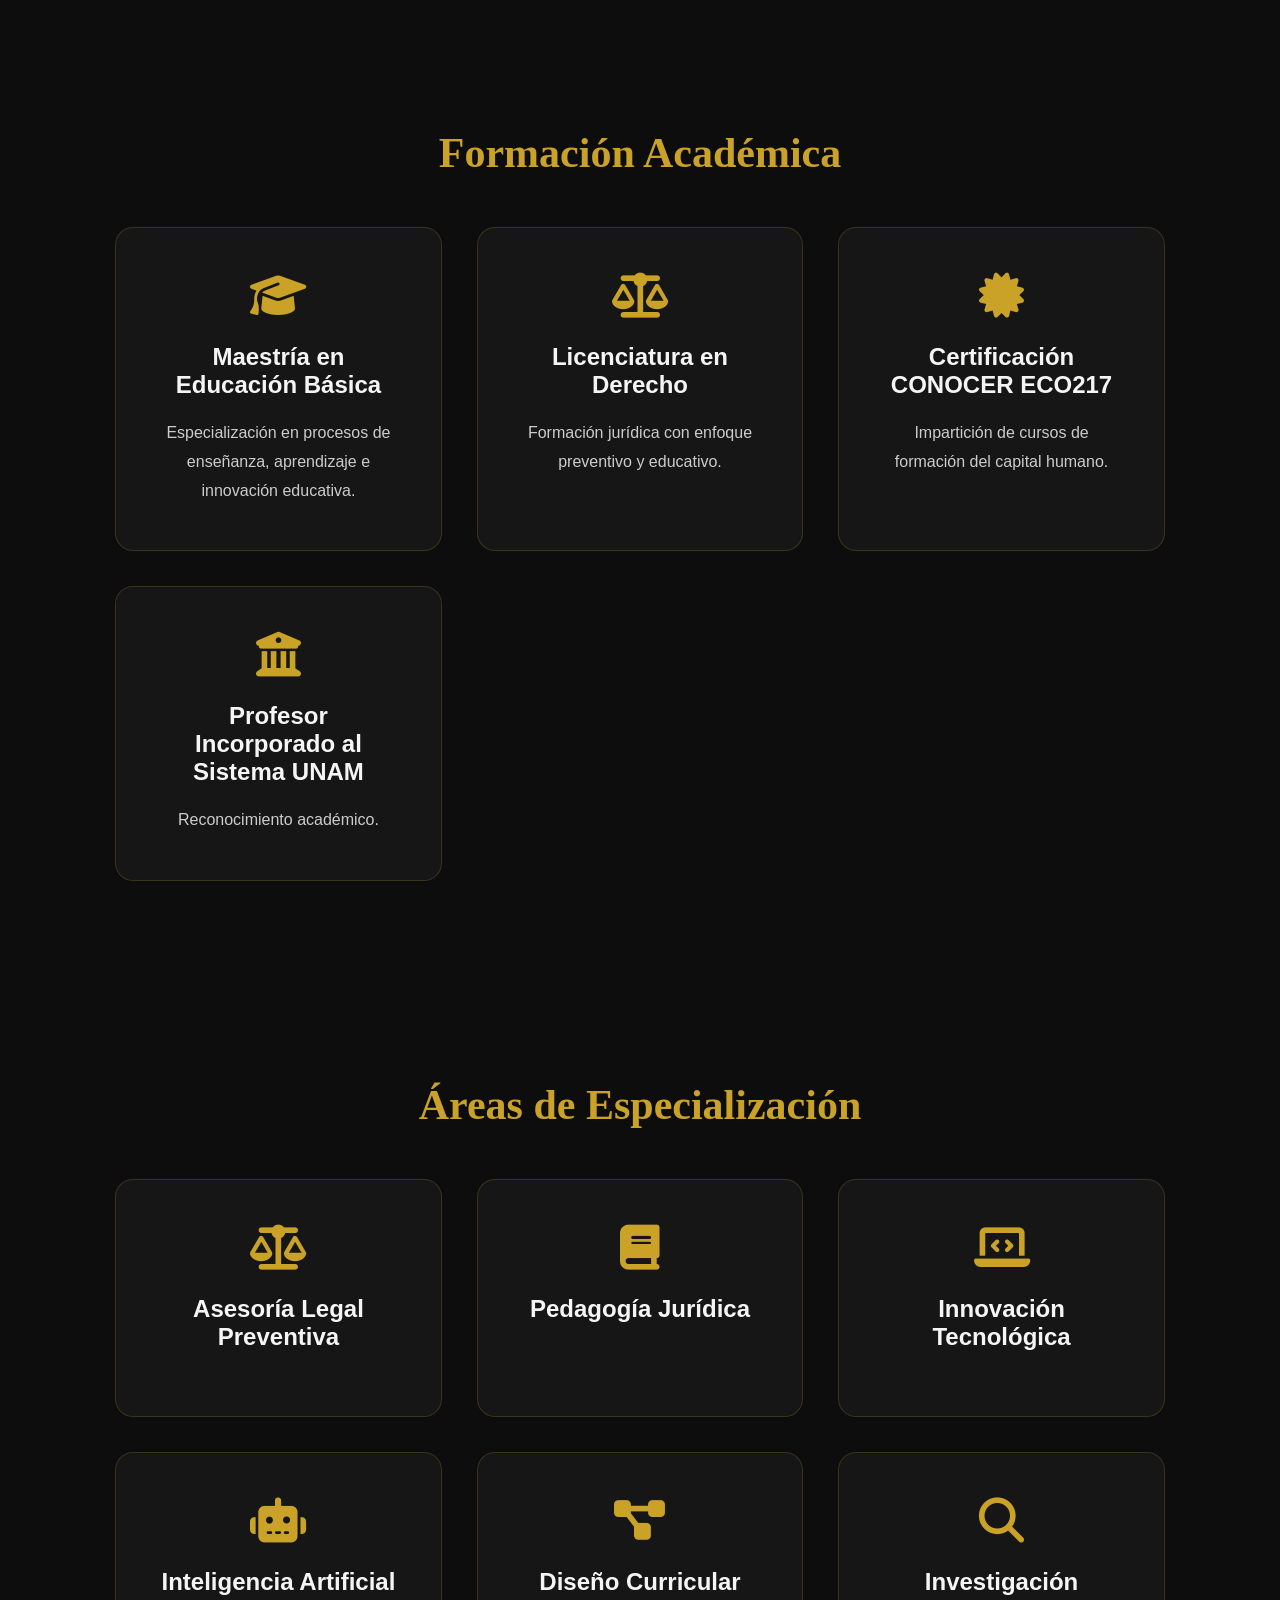
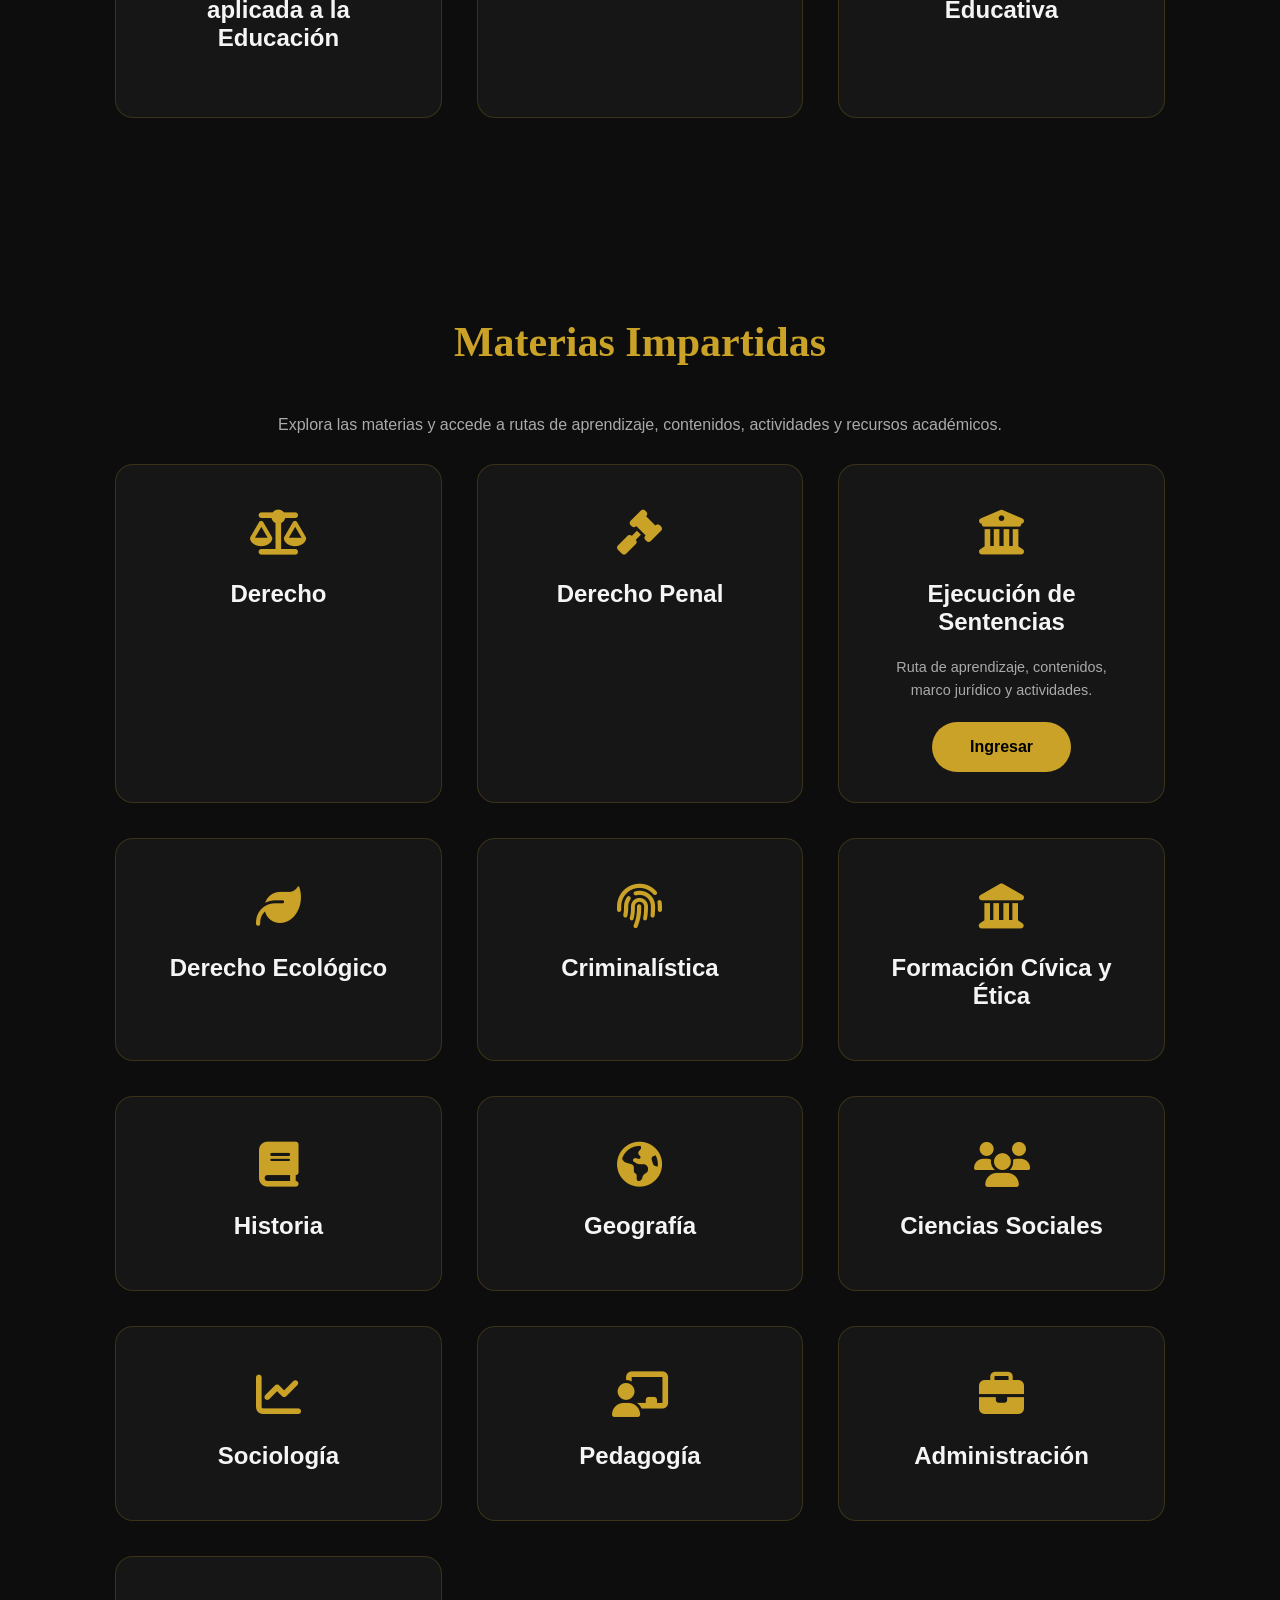
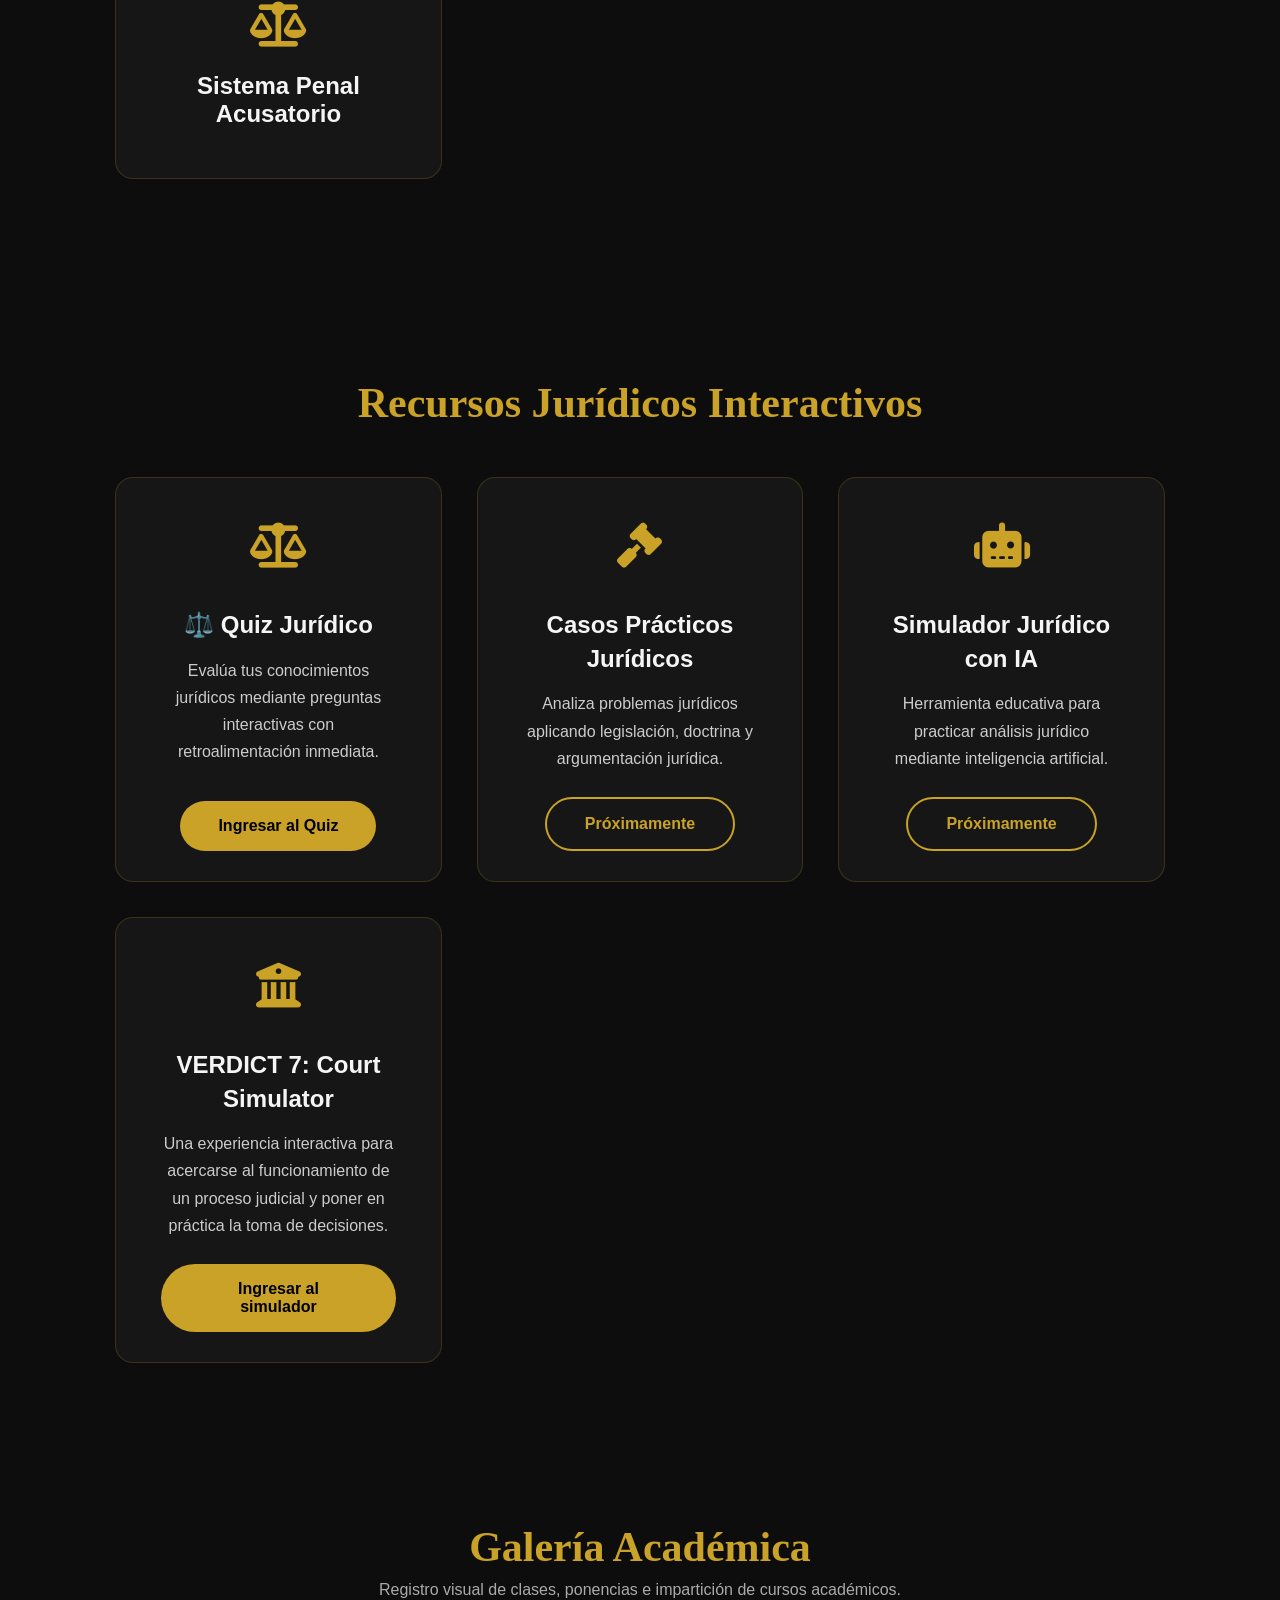
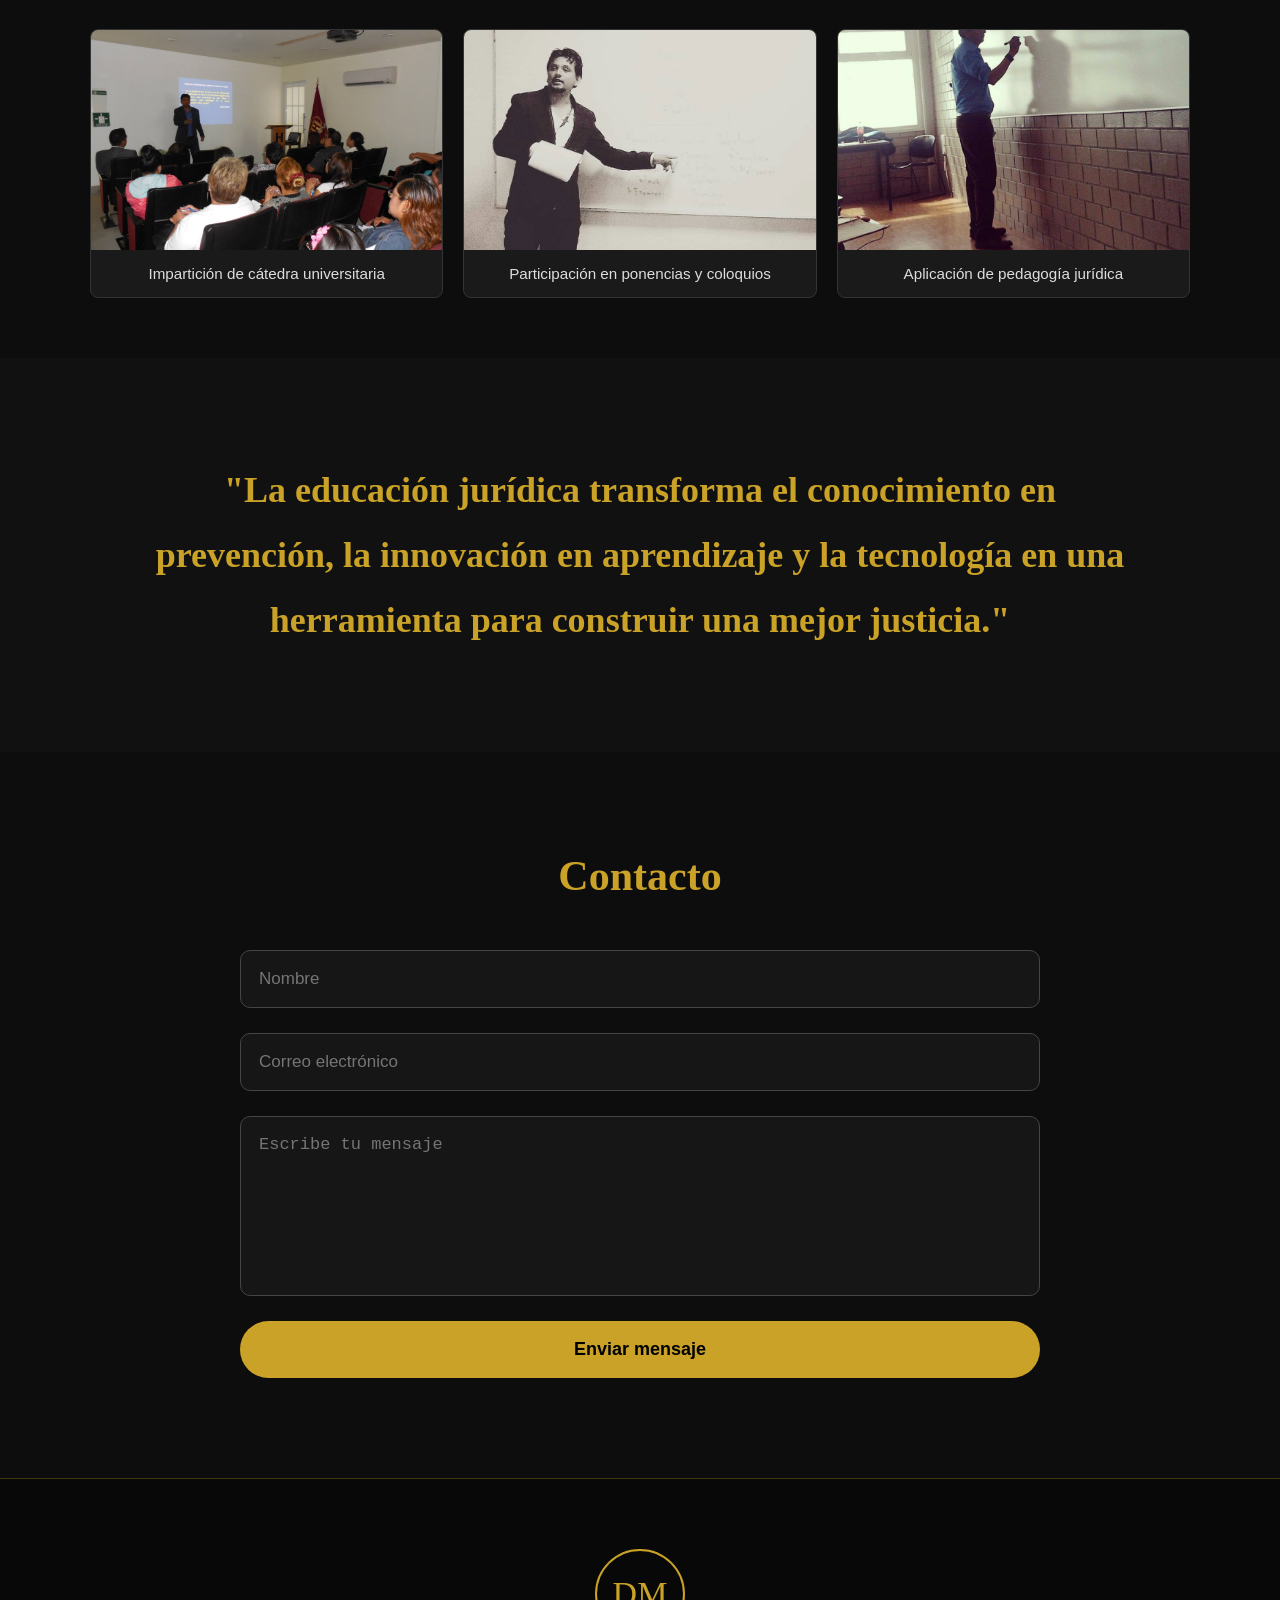
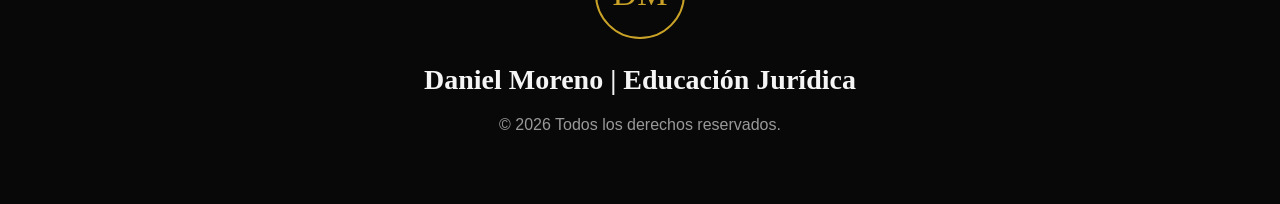
==== commit 8ee34a0f: "Update index.html" ====
--- a/index.html
+++ b/index.html
@@ -18,9 +18,12 @@
 
 <link rel="stylesheet" href="css/style.css">
 
+
 <style>
 
-/* Estilos integrados para la Galería Académica */
+/* =========================================
+   GALERÍA ACADÉMICA
+   ========================================= */
 
 #galeria {
     padding: 60px 20px;
@@ -67,11 +70,189 @@
     margin: 0;
 }
 
+
+/* =========================================
+   TARJETAS DE MATERIAS
+   ========================================= */
+
+#materias .card {
+    position: relative;
+    box-sizing: border-box;
+}
+
+#materias .card p {
+    color: #aaa;
+    font-size: 0.9rem;
+    line-height: 1.6;
+    margin-bottom: 20px;
+}
+
+#materias .card .btn1 {
+    display: inline-block;
+    margin-top: auto;
+    text-decoration: none;
+}
+
+
+/* =========================================
+   TARJETAS DE RECURSOS
+   ========================================= */
+
+/*
+   Esta es la corrección principal.
+
+   Las tarjetas utilizan Flexbox para que el
+   contenido se distribuya correctamente y
+   los botones queden dentro de la tarjeta.
+*/
+
+#recursos .card {
+    display: flex;
+    flex-direction: column;
+    align-items: center;
+    box-sizing: border-box;
+    height: 100%;
+}
+
+
+/* Títulos */
+
+#recursos .card h3 {
+    margin-top: 15px;
+    margin-bottom: 15px;
+    line-height: 1.4;
+}
+
+
+/* Descripciones */
+
+#recursos .card p {
+    margin-top: 0;
+    margin-bottom: 25px;
+    line-height: 1.7;
+}
+
+
+/* Botones */
+
+#recursos .card .btn1,
+#recursos .card .btn2 {
+
+    display: inline-flex;
+
+    align-items: center;
+
+    justify-content: center;
+
+    margin-top: auto;
+
+    text-decoration: none;
+
+    position: relative;
+
+    z-index: 2;
+
+}
+
+
+/* =========================================
+   BOTONES DE MATERIAS
+   ========================================= */
+
+#materias .card {
+    display: flex;
+    flex-direction: column;
+    align-items: center;
+}
+
+#materias .card .btn1 {
+
+    display: inline-flex;
+
+    align-items: center;
+
+    justify-content: center;
+
+    margin-top: auto;
+
+    text-decoration: none;
+
+    position: relative;
+
+    z-index: 2;
+
+}
+
+
+/* =========================================
+   RESPONSIVE
+   ========================================= */
+
+@media (max-width: 768px) {
+
+    #galeria {
+        padding: 40px 15px;
+    }
+
+    .galeria-grid {
+        grid-template-columns: 1fr;
+    }
+
+    #recursos .card,
+    #materias .card {
+        height: auto;
+        min-height: 300px;
+    }
+
+}
+
+
+/* =========================================
+   ESPACIADO EXTRA PARA TARJETAS
+   ========================================= */
+
+#recursos .card,
+#materias .card {
+
+    padding-bottom: 30px;
+
+}
+
+
+/* =========================================
+   EVITAR QUE LOS BOTONES SE ENCIMEN
+   ========================================= */
+
+#recursos .card a,
+#materias .card a {
+
+    flex-shrink: 0;
+
+}
+
+
+/* =========================================
+   TARJETAS DE RECURSOS CON ALTURA UNIFORME
+   ========================================= */
+
+#recursos .cards {
+
+    align-items: stretch;
+
+}
+
+
 </style>
 
 </head>
 
+
 <body>
+
+
+<!-- =========================================
+     ENCABEZADO Y NAVEGACIÓN
+     ========================================= -->
 
 <header>
 
@@ -81,36 +262,63 @@
     <span>DM</span>
 </div>
 
+
 <ul>
 
-<li><a href="#inicio">Inicio</a></li>
-
-<li><a href="#perfil">Perfil</a></li>
-
-<li><a href="#formacion">Formación</a></li>
-
-<li><a href="#especialidades">Especialidades</a></li>
-
-<li><a href="#materias">Materias</a></li>
-
-<li><a href="#recursos">Recursos</a></li>
-
-<li><a href="#galeria">Galería</a></li>
-
-<li><a href="#contacto">Contacto</a></li>
+<li>
+<a href="#inicio">Inicio</a>
+</li>
+
+<li>
+<a href="#perfil">Perfil</a>
+</li>
+
+<li>
+<a href="#formacion">Formación</a>
+</li>
+
+<li>
+<a href="#especialidades">Especialidades</a>
+</li>
+
+<li>
+<a href="#materias">Materias</a>
+</li>
+
+<li>
+<a href="#recursos">Recursos</a>
+</li>
+
+<li>
+<a href="#galeria">Galería</a>
+</li>
+
+<li>
+<a href="#contacto">Contacto</a>
+</li>
 
 </ul>
 
 </nav>
 
 
+<!-- =========================================
+     PORTADA
+     ========================================= -->
+
 <section class="hero" id="inicio">
 
 <div class="hero-texto">
 
-<h3>PORTAL ACADÉMICO</h3>
-
-<h1>Mtro. Daniel Moreno Cortés</h1>
+<h3>
+PORTAL ACADÉMICO
+</h3>
+
+
+<h1>
+Mtro. Daniel Moreno Cortés
+</h1>
+
 
 <h2>
 
@@ -129,6 +337,7 @@
 Innovación Tecnológica Aplicada a la Educación Jurídica
 
 </h2>
+
 
 <p>
 
@@ -141,12 +350,14 @@
 
 </p>
 
+
 <div class="botones">
 
 <a href="#perfil" class="btn1">
 Conocer más
 </a>
 
+
 <a href="#materias" class="btn2">
 Materias
 </a>
@@ -167,36 +378,58 @@
 </header>
 
 
+
+<!-- =========================================
+     ESTADÍSTICAS
+     ========================================= -->
+
 <section class="estadisticas">
 
 <div>
 
-<h2>12+</h2>
-
-<p>Años de experiencia docente</p>
+<h2>
+12+
+</h2>
+
+<p>
+Años de experiencia docente
+</p>
 
 </div>
 
 
 <div>
 
-<h2>10+</h2>
-
-<p>Áreas disciplinares impartidas</p>
+<h2>
+10+
+</h2>
+
+<p>
+Áreas disciplinares impartidas
+</p>
 
 </div>
 
 
 <div>
 
-<h2>100%</h2>
-
-<p>Compromiso con la innovación educativa</p>
+<h2>
+100%
+</h2>
+
+<p>
+Compromiso con la innovación educativa
+</p>
 
 </div>
 
 </section>
 
+
+
+<!-- =========================================
+     PERFIL
+     ========================================= -->
 
 <section class="perfil" id="perfil">
 
@@ -204,6 +437,7 @@
 Perfil Profesional
 </h2>
 
+
 <p>
 
 Docente universitario con experiencia en educación secundaria,
@@ -222,6 +456,11 @@
 </section>
 
 
+
+<!-- =========================================
+     FORMACIÓN ACADÉMICA
+     ========================================= -->
+
 <section id="formacion">
 
 <h2>
@@ -306,6 +545,11 @@
 </section>
 
 
+
+<!-- =========================================
+     ÁREAS DE ESPECIALIZACIÓN
+     ========================================= -->
+
 <section id="especialidades">
 
 <h2>
@@ -387,6 +631,11 @@
 </section>
 
 
+
+<!-- =========================================
+     MATERIAS
+     ========================================= -->
+
 <section id="materias">
 
 <h2>
@@ -394,62 +643,221 @@
 </h2>
 
 
+<p style="text-align: center; color: #aaa; margin-bottom: 30px;">
+
+Explora las materias y accede a rutas de aprendizaje,
+contenidos, actividades y recursos académicos.
+
+</p>
+
+
 <div class="cards">
 
-<div class="card">
-<h3>Derecho</h3>
-</div>
-
-<div class="card">
-<h3>Derecho Penal</h3>
-</div>
-
-<div class="card">
-<h3>Derecho Ecológico</h3>
-</div>
-
-<div class="card">
-<h3>Criminalística</h3>
-</div>
-
-<div class="card">
-<h3>Formación Cívica y Ética</h3>
-</div>
-
-<div class="card">
-<h3>Historia</h3>
-</div>
-
-<div class="card">
-<h3>Geografía</h3>
-</div>
-
-<div class="card">
-<h3>Ciencias Sociales</h3>
-</div>
-
-<div class="card">
-<h3>Sociología</h3>
-</div>
-
-<div class="card">
-<h3>Pedagogía</h3>
-</div>
-
-<div class="card">
-<h3>Administración</h3>
-</div>
-
-<div class="card">
-<h3>Sistema Penal Acusatorio</h3>
-</div>
+
+<!-- DERECHO -->
+
+<div class="card">
+
+<i class="fa-solid fa-scale-balanced"></i>
+
+<h3>
+Derecho
+</h3>
+
+</div>
+
+
+
+<!-- DERECHO PENAL -->
+
+<div class="card">
+
+<i class="fa-solid fa-gavel"></i>
+
+<h3>
+Derecho Penal
+</h3>
+
+</div>
+
+
+
+<!-- EJECUCIÓN DE SENTENCIAS -->
+
+<div class="card">
+
+<i class="fa-solid fa-building-columns"></i>
+
+<h3>
+Ejecución de Sentencias
+</h3>
+
+<p>
+
+Ruta de aprendizaje, contenidos,
+marco jurídico y actividades.
+
+</p>
+
+
+<a href="materias/ejecucion-sentencias/" class="btn1">
+
+Ingresar
+
+</a>
+
+</div>
+
+
+
+<!-- DERECHO ECOLÓGICO -->
+
+<div class="card">
+
+<i class="fa-solid fa-leaf"></i>
+
+<h3>
+Derecho Ecológico
+</h3>
+
+</div>
+
+
+
+<!-- CRIMINALÍSTICA -->
+
+<div class="card">
+
+<i class="fa-solid fa-fingerprint"></i>
+
+<h3>
+Criminalística
+</h3>
+
+</div>
+
+
+
+<!-- FORMACIÓN CÍVICA -->
+
+<div class="card">
+
+<i class="fa-solid fa-landmark"></i>
+
+<h3>
+Formación Cívica y Ética
+</h3>
+
+</div>
+
+
+
+<!-- HISTORIA -->
+
+<div class="card">
+
+<i class="fa-solid fa-book"></i>
+
+<h3>
+Historia
+</h3>
+
+</div>
+
+
+
+<!-- GEOGRAFÍA -->
+
+<div class="card">
+
+<i class="fa-solid fa-earth-americas"></i>
+
+<h3>
+Geografía
+</h3>
+
+</div>
+
+
+
+<!-- CIENCIAS SOCIALES -->
+
+<div class="card">
+
+<i class="fa-solid fa-users"></i>
+
+<h3>
+Ciencias Sociales
+</h3>
+
+</div>
+
+
+
+<!-- SOCIOLOGÍA -->
+
+<div class="card">
+
+<i class="fa-solid fa-chart-line"></i>
+
+<h3>
+Sociología
+</h3>
+
+</div>
+
+
+
+<!-- PEDAGOGÍA -->
+
+<div class="card">
+
+<i class="fa-solid fa-chalkboard-user"></i>
+
+<h3>
+Pedagogía
+</h3>
+
+</div>
+
+
+
+<!-- ADMINISTRACIÓN -->
+
+<div class="card">
+
+<i class="fa-solid fa-briefcase"></i>
+
+<h3>
+Administración
+</h3>
+
+</div>
+
+
+
+<!-- SISTEMA PENAL ACUSATORIO -->
+
+<div class="card">
+
+<i class="fa-solid fa-scale-balanced"></i>
+
+<h3>
+Sistema Penal Acusatorio
+</h3>
+
+</div>
+
 
 </div>
 
 </section>
 
 
-<!-- RECURSOS -->
+
+<!-- =========================================
+     RECURSOS JURÍDICOS
+     ========================================= -->
 
 <section id="recursos">
 
@@ -467,7 +875,9 @@
 
 <i class="fa-solid fa-scale-balanced"></i>
 
-<h3>⚖️ Quiz Jurídico</h3>
+<h3>
+⚖️ Quiz Jurídico
+</h3>
 
 <p>
 
@@ -476,11 +886,15 @@
 
 </p>
 
+
 <a href="quiz.html" class="btn1">
+
 Ingresar al Quiz
+
 </a>
 
 </div>
+
 
 
 <!-- CASOS PRÁCTICOS -->
@@ -500,11 +914,15 @@
 
 </p>
 
+
 <a href="#" class="btn2">
+
 Próximamente
+
 </a>
 
 </div>
+
 
 
 <!-- SIMULADOR CON IA -->
@@ -524,11 +942,15 @@
 
 </p>
 
+
 <a href="#" class="btn2">
+
 Próximamente
+
 </a>
 
 </div>
+
 
 
 <!-- VERDICT 7 -->
@@ -548,8 +970,11 @@
 
 </p>
 
+
 <a href="/juez/" class="btn1" target="_blank">
+
 Ingresar al simulador
+
 </a>
 
 </div>
@@ -560,7 +985,10 @@
 </section>
 
 
-<!-- GALERÍA -->
+
+<!-- =========================================
+     GALERÍA
+     ========================================= -->
 
 <section id="galeria">
 
@@ -568,6 +996,7 @@
 Galería Académica
 </h2>
 
+
 <p style="text-align: center; color: #aaa; margin-bottom: 30px;">
 
 Registro visual de clases, ponencias e impartición de cursos académicos.
@@ -580,7 +1009,8 @@
 
 <div class="galeria-item">
 
-<img src="img1.jpg" alt="Clase presencial y ponencias académicas">
+<img src="img1.jpg"
+alt="Clase presencial y ponencias académicas">
 
 <p>
 Impartición de cátedra universitaria
@@ -589,9 +1019,11 @@
 </div>
 
 
+
 <div class="galeria-item">
 
-<img src="img2.jpg" alt="Ponencia y conferencias jurídicas">
+<img src="img2.jpg"
+alt="Ponencia y conferencias jurídicas">
 
 <p>
 Participación en ponencias y coloquios
@@ -600,9 +1032,11 @@
 </div>
 
 
+
 <div class="galeria-item">
 
-<img src="img3.jpg" alt="Innovación educativa y docencia">
+<img src="img3.jpg"
+alt="Innovación educativa y docencia">
 
 <p>
 Aplicación de pedagogía jurídica
@@ -615,6 +1049,11 @@
 
 </section>
 
+
+
+<!-- =========================================
+     FRASE
+     ========================================= -->
 
 <section class="frase">
 
@@ -629,6 +1068,11 @@
 </section>
 
 
+
+<!-- =========================================
+     CONTACTO
+     ========================================= -->
+
 <section id="contacto">
 
 <h2>
@@ -642,12 +1086,15 @@
 type="text"
 placeholder="Nombre">
 
+
 <input
 type="email"
 placeholder="Correo electrónico">
 
+
 <textarea
 placeholder="Escribe tu mensaje"></textarea>
+
 
 <button>
 Enviar mensaje
@@ -658,16 +1105,23 @@
 </section>
 
 
+
+<!-- =========================================
+     PIE DE PÁGINA
+     ========================================= -->
+
 <footer>
 
 <div class="footer-logo">
 DM
 </div>
 
+
 <h3>
 Daniel Moreno | Educación Jurídica
 </h3>
 
+
 <p>
 © 2026 Todos los derechos reservados.
 </p>
@@ -675,6 +1129,7 @@
 </footer>
 
 
+
 <script src="js/script.js"></script>
 
 </body>
